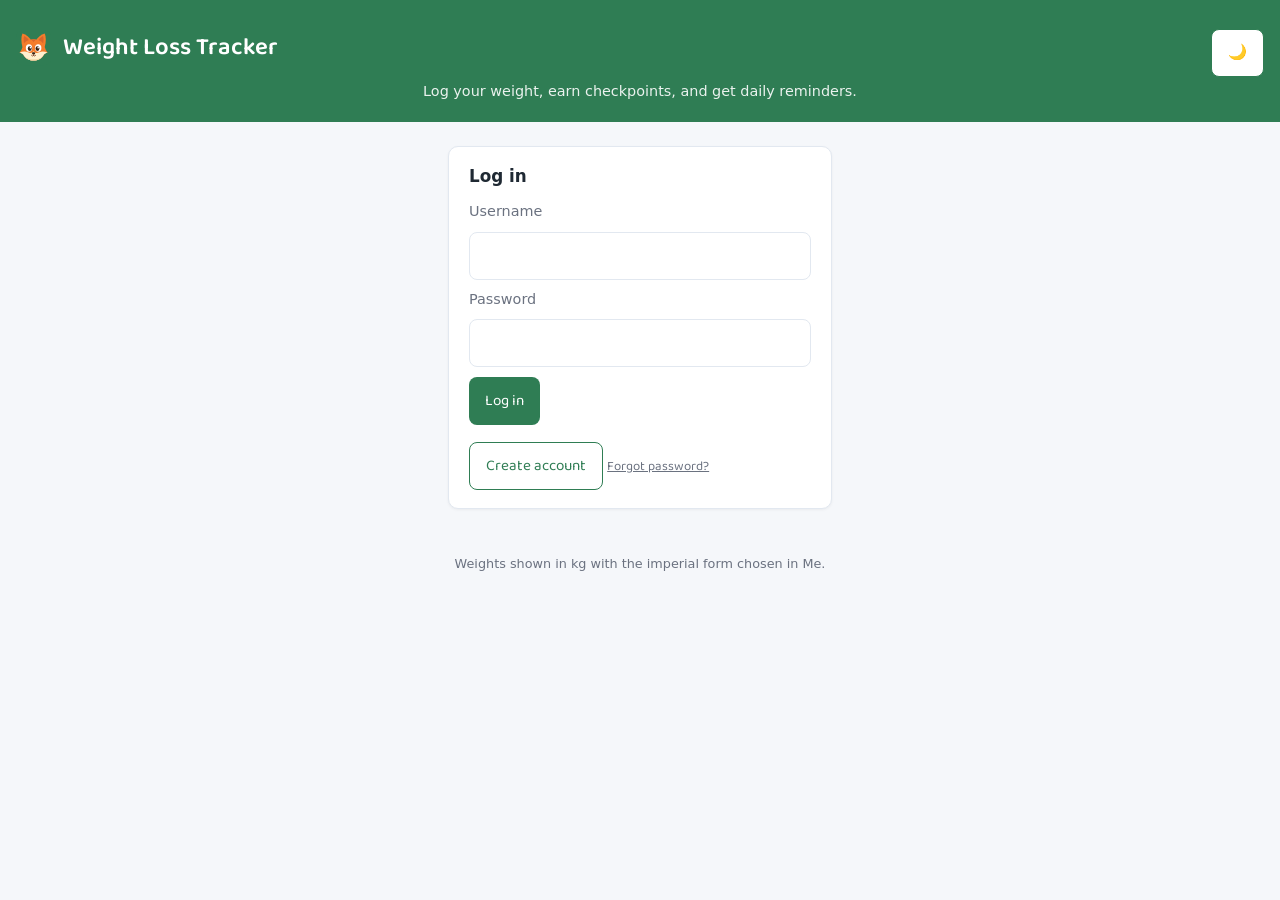
==== static/index.html @ a01cd584 "codecast wip snapshot codecast-branch: feat/r2a-island-polish codecast-depth: 2 codecast-taken-at: 2" ====
<!DOCTYPE html>
<html lang="en">
<head>
  <meta charset="UTF-8">
  <meta name="viewport" content="width=device-width, initial-scale=1.0">
  <meta name="theme-color" content="#2f7d54">
  <link rel="manifest" href="/static/manifest.webmanifest">
  <link rel="icon" href="data:image/svg+xml,%3Csvg%20xmlns%3D%27http%3A%2F%2Fwww.w3.org%2F2000%2Fsvg%27%20viewBox%3D%270%200%2064%2064%27%3E%3Crect%20width%3D%2764%27%20height%3D%2764%27%20rx%3D%2712%27%20fill%3D%27%232f7d54%27%2F%3E%3Cpath%20d%3D%27M17.5%203.75%2021.5%2021.25%2031.5%2021.25%20Z%27%20fill%3D%27%23eb892c%27%2F%3E%3Cpath%20d%3D%27M46.5%203.75%2042.5%2021.25%2032.5%2021.25%20Z%27%20fill%3D%27%23eb892c%27%2F%3E%3Cpath%20d%3D%27M18.75%206.25%2017.75%2012.25%2024.5%2010.5%20Z%27%20fill%3D%27%23b45c16%27%2F%3E%3Cpath%20d%3D%27M45.25%206.25%2046.25%2012.25%2039.5%2010.5%20Z%27%20fill%3D%27%23b45c16%27%2F%3E%3Cpath%20d%3D%27M25%2020%2021%2013%2026.75%2015.5%20Z%27%20fill%3D%27%23b45c16%27%2F%3E%3Cpath%20d%3D%27M39%2020%2043%2013%2037.25%2015.5%20Z%27%20fill%3D%27%23b45c16%27%2F%3E%3Cpath%20d%3D%27M24.5%2019.75%2022.5%2016.25%2026.75%2017.5%20Z%27%20fill%3D%27%23fcf8f0%27%2F%3E%3Cpath%20d%3D%27M39.5%2019.75%2041.5%2016.25%2037.25%2017.5%20Z%27%20fill%3D%27%23fcf8f0%27%2F%3E%3Cellipse%20cx%3D%2732%27%20cy%3D%2738.75%27%20rx%3D%2717.5%27%20ry%3D%2718.75%27%20fill%3D%27%23eb892c%27%2F%3E%3Ccircle%20cx%3D%2720%27%20cy%3D%2740%27%20r%3D%279%27%20fill%3D%27%23eb892c%27%2F%3E%3Ccircle%20cx%3D%2744%27%20cy%3D%2740%27%20r%3D%279%27%20fill%3D%27%23eb892c%27%2F%3E%3Cellipse%20cx%3D%2732%27%20cy%3D%2748.125%27%20rx%3D%2711.875%27%20ry%3D%279.75%27%20fill%3D%27%23fcf8f0%27%2F%3E%3Ccircle%20cx%3D%2725.625%27%20cy%3D%2736.875%27%20r%3D%271.75%27%20fill%3D%27%2326201e%27%2F%3E%3Ccircle%20cx%3D%2738.375%27%20cy%3D%2736.875%27%20r%3D%271.75%27%20fill%3D%27%2326201e%27%2F%3E%3Ccircle%20cx%3D%2725.125%27%20cy%3D%2736.375%27%20r%3D%270.625%27%20fill%3D%27%23fcf8f0%27%2F%3E%3Ccircle%20cx%3D%2737.875%27%20cy%3D%2736.375%27%20r%3D%270.625%27%20fill%3D%27%23fcf8f0%27%2F%3E%3Cellipse%20cx%3D%2732%27%20cy%3D%2752.5%27%20rx%3D%272%27%20ry%3D%271.375%27%20fill%3D%27%2326201e%27%2F%3E%3Cellipse%20cx%3D%2732%27%20cy%3D%2757%27%20rx%3D%271.625%27%20ry%3D%270.625%27%20fill%3D%27%2326201e%27%2F%3E%3C%2Fsvg%3E">
  <link rel="stylesheet" href="/static/style.css">
  <title>Weight Loss Tracker</title>
  <script>
    /* FOUC-safe theme bootstrap (design §JS Theming Lifecycle): apply the
      * saved theme before first paint — localStorage first, then the OS color
      * scheme; light is the no-JS default (no data-theme attribute). */
    (function () {
      var theme = null;
      try {
        theme = localStorage.getItem("theme");
      } catch (_) {
        /* storage blocked — fall through to the OS scheme */
      }
      if (theme !== "light" && theme !== "dark") {
        theme = window.matchMedia("(prefers-color-scheme: dark)").matches ? "dark" : "light";
      }
      document.documentElement.dataset.theme = theme;
    })();
    /* FOUC-safe accent bootstrap: apply a saved non-default accent before
      * first paint so the user sees their choice (green = default, no attr).
      * Only writes data-accent for known non-default values. */
    (function () {
      var accent = null;
      try {
        accent = localStorage.getItem("accent");
      } catch (_) {}
      if (["purple", "teal", "blue", "orange"].includes(accent)) {
        document.documentElement.dataset.accent = accent;
      }
    })();
  </script>
</head>
<body>
  <div class="container">
    <header>
      <div class="header-row">
        <span class="mascot" aria-hidden="true"><svg xmlns="http://www.w3.org/2000/svg" viewBox="0 0 64 64"><rect class="mascot-tile" width="64" height="64" rx="12"/><use href="#island-fox-symbol"/></svg></span>
        <h1>Weight Loss Tracker</h1>
        <button id="theme-toggle" type="button" class="secondary" aria-label="Toggle theme">🌙</button>
        <button id="logout-btn" type="button" class="secondary" hidden>Log out</button>
      </div>
      <p class="tagline">Log your weight, earn checkpoints, and get daily reminders.</p>
    </header>

    <main>
      <section class="card" id="auth-screen">
        <h2 id="auth-title">Log in</h2>
        <form id="auth-form" autocomplete="off">
          <label for="auth-username">Username</label>
          <input type="text" id="auth-username" name="username" autocomplete="username" required>
          <label for="auth-email" id="auth-email-label" hidden>Email</label>
          <input type="email" id="auth-email" name="email" autocomplete="email" hidden>
          <label for="auth-password">Password</label>
          <input type="password" id="auth-password" name="password" autocomplete="current-password" required>
          <button type="submit" id="auth-submit">Log in</button>
        </form>
        <p class="hint">
          <button type="button" id="auth-toggle" class="secondary">Create account</button>
          <button type="button" id="forgot-link" class="link">Forgot password?</button>
        </p>

        <form id="forgot-form" autocomplete="off" hidden>
          <p class="hint">Enter the email on your account and we'll send a reset link.</p>
          <label for="forgot-email">Email</label>
          <input type="email" id="forgot-email" name="email" autocomplete="email" required>
          <button type="submit" id="forgot-submit">Send reset link</button>
          <p class="hint">
            <button type="button" id="forgot-back" class="secondary">Back to login</button>
          </p>
        </form>

        <form id="reset-form" autocomplete="off" hidden>
          <p class="hint">Choose a new password for your account.</p>
          <label for="reset-password">New password</label>
          <input type="password" id="reset-password" name="password" autocomplete="new-password" required>
          <label for="reset-confirm">Confirm new password</label>
          <input type="password" id="reset-confirm" autocomplete="new-password" required>
          <button type="submit" id="reset-submit">Reset password</button>
        </form>
      </section>

      <section class="card" id="onboarding-screen" hidden>
        <h2>Welcome — set up your tracker</h2>
        <p class="hint">A few quick details get your goals, reminders, and progress tracking ready.</p>
        <ol class="wizard-indicator">
          <li data-step="height"></li>
          <li data-step="weight"></li>
          <li data-step="target"></li>
          <li data-step="goals-lifestyle"></li>
          <li data-step="units"></li>
          <li data-step="notifications"></li>
        </ol>
        <form id="onboarding-form" autocomplete="off" novalidate>
          <!-- step 1: height -->
          <div class="wizard-step" id="wizard-step-height" data-step="height">
            <h3>1. Your height</h3>
            <fieldset class="unit-group">
              <legend>Height unit</legend>
              <label class="radio-option"><input type="radio" name="ob-height-unit" value="cm" checked> cm</label>
              <label class="radio-option"><input type="radio" name="ob-height-unit" value="ft-in"> ft + in</label>
            </fieldset>
            <label for="ob-height-cm">Height (cm)</label>
            <input type="number" id="ob-height-cm" step="any" min="50" max="250" placeholder="e.g. 175">
            <div id="ob-height-ft-in" hidden>
              <label for="ob-height-ft">Feet</label>
              <input type="number" id="ob-height-ft" step="1" min="0" placeholder="e.g. 5">
              <label for="ob-height-in">Inches</label>
              <input type="number" id="ob-height-in" step="any" min="0" max="12" placeholder="e.g. 10">
            </div>
            <div class="wizard-step-buttons">
              <button type="button" data-action="next" data-step="height">Continue</button>
            </div>
          </div>

          <!-- step 2: current weight -->
          <div class="wizard-step" id="wizard-step-weight" data-step="weight" hidden>
            <h3>2. Your current weight</h3>
            <fieldset class="unit-group">
              <legend>Weight unit</legend>
              <label class="radio-option"><input type="radio" name="ob-weight-unit" value="kg" checked> kg</label>
              <label class="radio-option"><input type="radio" name="ob-weight-unit" value="st-lb"> st + lb</label>
            </fieldset>
            <label for="ob-weight-kg">Weight (kg)</label>
            <input type="number" id="ob-weight-kg" step="any" min="1" max="700" placeholder="e.g. 82.5">
            <div id="ob-weight-st-lb" hidden>
              <label for="ob-weight-stone">Stone</label>
              <input type="number" id="ob-weight-stone" step="1" min="0" placeholder="e.g. 13">
              <label for="ob-weight-lb">Pounds</label>
              <input type="number" id="ob-weight-lb" step="any" min="0" max="14" placeholder="e.g. 4">
            </div>
            <div class="wizard-step-buttons">
              <button type="button" data-action="back" data-step="weight" class="secondary">Back</button>
              <button type="button" data-action="next" data-step="weight">Continue</button>
            </div>
          </div>

          <!-- step 3: target (weight or BMI mode) -->
          <div class="wizard-step" id="wizard-step-target" data-step="target" hidden>
            <h3>3. Your target</h3>
            <fieldset class="unit-group">
              <legend>Target mode</legend>
              <label class="radio-option"><input type="radio" name="ob-target-mode" value="weight" checked> Target weight</label>
              <label class="radio-option"><input type="radio" name="ob-target-mode" value="bmi"> Target BMI</label>
            </fieldset>
            <div id="ob-target-weight-fields">
              <fieldset class="unit-group">
                <legend>Target unit</legend>
                <label class="radio-option"><input type="radio" name="ob-target-unit" value="kg" checked> kg</label>
                <label class="radio-option"><input type="radio" name="ob-target-unit" value="st-lb"> st + lb</label>
              </fieldset>
              <label for="ob-target-weight">Target weight</label>
              <input type="number" id="ob-target-weight" step="any" min="1" max="700" placeholder="e.g. 70.0">
              <div id="ob-target-st-lb" hidden>
                <label for="ob-target-stone">Stone</label>
                <input type="number" id="ob-target-stone" step="1" min="0" placeholder="e.g. 11">
                <label for="ob-target-lb">Pounds</label>
                <input type="number" id="ob-target-lb" step="any" min="0" max="14" placeholder="e.g. 0">
              </div>
            </div>
            <div id="ob-target-bmi-fields" hidden>
              <label for="ob-target-bmi">Target BMI</label>
              <input type="number" id="ob-target-bmi" step="any" min="10" max="40" placeholder="e.g. 22">
              <p class="hint" id="ob-bmi-derived"></p>
            </div>
            <p class="hint" id="ob-range-hint" hidden></p>
            <div class="wizard-step-buttons">
              <button type="button" data-action="back" data-step="target" class="secondary">Back</button>
              <button type="button" data-action="next" data-step="target">Continue</button>
            </div>
          </div>

          <!-- step 4: goals & lifestyle (all optional) -->
          <div class="wizard-step" id="wizard-step-goals-lifestyle" data-step="goals-lifestyle" hidden>
            <h3>4. Goals &amp; lifestyle</h3>
            <div id="goals-lifestyle-form">
              <label for="ob-primary-goal">Primary goal</label>
              <select id="ob-primary-goal">
                <option value="">No preference</option>
                <option value="weight_loss">Lose weight</option>
                <option value="general_health">General health</option>
                <option value="fitness">Fitness</option>
                <option value="wellbeing">Wellbeing</option>
              </select>
              <fieldset class="unit-group">
                <legend>Secondary goals</legend>
                <label class="radio-option"><input type="checkbox" name="ob-secondary-goals" value="lose_weight"> Lose weight</label>
                <label class="radio-option"><input type="checkbox" name="ob-secondary-goals" value="build_muscle"> Build muscle</label>
                <label class="radio-option"><input type="checkbox" name="ob-secondary-goals" value="improve_energy"> Improve energy</label>
                <label class="radio-option"><input type="checkbox" name="ob-secondary-goals" value="better_sleep"> Sleep better</label>
                <label class="radio-option"><input type="checkbox" name="ob-secondary-goals" value="reduce_stress"> Reduce stress</label>
              </fieldset>
              <fieldset class="unit-group">
                <legend>Health domains</legend>
                <label class="radio-option"><input type="checkbox" name="ob-health-domains" value="nutrition"> Nutrition</label>
                <label class="radio-option"><input type="checkbox" name="ob-health-domains" value="exercise"> Exercise</label>
                <label class="radio-option"><input type="checkbox" name="ob-health-domains" value="sleep"> Sleep</label>
                <label class="radio-option"><input type="checkbox" name="ob-health-domains" value="mental_health"> Mental health</label>
                <label class="radio-option"><input type="checkbox" name="ob-health-domains" value="hydration"> Hydration</label>
              </fieldset>
              <label for="ob-activity-level">Activity level</label>
              <select id="ob-activity-level">
                <option value="">No preference</option>
                <option value="sedentary">Sedentary</option>
                <option value="light">Lightly active</option>
                <option value="moderate">Moderately active</option>
                <option value="active">Very active</option>
              </select>
              <p class="hint">All optional — you can change them anytime in Me.</p>
            </div>
            <div class="wizard-step-buttons">
              <button type="button" data-action="back" data-step="goals-lifestyle" class="secondary">Back</button>
              <button type="button" data-action="next" data-step="goals-lifestyle">Continue</button>
            </div>
          </div>

          <!-- step 5: units & display -->
          <div class="wizard-step" id="wizard-step-units" data-step="units" hidden>
            <h3>5. Units &amp; display</h3>
            <fieldset class="unit-group" id="ob-weight-display-group">
              <legend>Weight display — follow kg with</legend>
              <label class="radio-option"><input type="radio" name="ob-weight-display" value="lb" checked> Total pounds (lb)</label>
              <label class="radio-option"><input type="radio" name="ob-weight-display" value="st-lb"> Stones + pounds (st lb)</label>
            </fieldset>
            <fieldset class="unit-group">
              <legend>Target unit</legend>
              <label class="radio-option"><input type="radio" name="ob-target-unit" value="kg"> kg</label>
              <label class="radio-option"><input type="radio" name="ob-target-unit" value="st-lb"> st + lb</label>
            </fieldset>
            <p class="hint">Unit and display choices save automatically with your setup.</p>
            <div class="wizard-step-buttons">
              <button type="button" data-action="back" data-step="units" class="secondary">Back</button>
              <button type="button" data-action="next" data-step="units">Continue</button>
            </div>
          </div>

          <!-- step 6: notifications (mandatory v1 — no skip button) -->
          <div class="wizard-step" id="wizard-step-notifications" data-step="notifications" hidden>
            <h3>6. Reminders</h3>
            <label for="ob-tip-time">Daily tip time (HH:MM) — leave blank to disable</label>
            <input type="time" id="ob-tip-time">
            <label for="ob-reminder-time">Weigh-in reminder time (HH:MM) — leave blank to disable</label>
            <input type="time" id="ob-reminder-time">
            <label for="ob-reminder-weekday">Weigh-in reminder day — weekly</label>
            <select id="ob-reminder-weekday">
              <option value="0">Monday</option>
              <option value="1">Tuesday</option>
              <option value="2">Wednesday</option>
              <option value="3">Thursday</option>
              <option value="4">Friday</option>
              <option value="5">Saturday</option>
              <option value="6">Sunday</option>
            </select>
            <label for="ob-exercise-time">Exercise nudge time (HH:MM) — leave blank to disable</label>
            <input type="time" id="ob-exercise-time">
            <div class="wizard-step-buttons">
              <button type="button" data-action="back" data-step="notifications" class="secondary">Back</button>
              <button type="button" data-action="finish" data-step="notifications">Finish</button>
            </div>
          </div>
        </form>
      </section>

      <div id="tracker" hidden>
        <nav class="tabs" role="tablist">
          <button type="button" class="tab-btn active" data-tab="today" role="tab" aria-selected="true">Today</button>
          <button type="button" class="tab-btn" data-tab="journey" role="tab" aria-selected="false">Journey</button>
          <button type="button" class="tab-btn" data-tab="world" role="tab" aria-selected="false">World</button>
          <button type="button" class="tab-btn" data-tab="me" role="tab" aria-selected="false">Me</button>
        </nav>

        <div class="tab-panel" id="tab-today">
          <section class="card" id="summary-card">
            <h2>Summary</h2>
            <div class="goal-ring" id="goal-ring" aria-hidden="true"></div>
            <div class="stats-grid" id="summary-stats"></div>
          </section>

          <section class="card xp-chip" id="xp-summary-chip" aria-label="XP summary">
            <h2>XP</h2>
            <div id="xp-chip-content"></div>
          </section>

          <section class="card" id="quests-card">
            <h2>Today's quests</h2>
            <ul class="quest-list" id="quests-list"></ul>
            <p class="hint error" id="quests-error" role="alert" hidden></p>
          </section>

          <!-- check-in card (r1-mood-habit): mood scale + habit quick-log.
               Mood first, habit second, separated by a full-width token
               border; the habit chips are rendered by app.js from the pinned
               HABIT_TYPES literal (never hardcoded here). -->
          <section class="card checkin-card" id="checkin-card" aria-label="Check in">
            <h2>Check in</h2>

            <div class="checkin-section" id="mood-checkin">
              <h3>Mood check-in</h3>
              <form id="mood-form" autocomplete="off">
                <div class="checkin-mood-row" role="group" aria-label="Mood scale">
                  <button type="button" class="checkin-mood" data-mood="1" aria-pressed="false" aria-label="Mood 1: not great">1</button>
                  <button type="button" class="checkin-mood" data-mood="2" aria-pressed="false" aria-label="Mood 2: a bit low">2</button>
                  <button type="button" class="checkin-mood" data-mood="3" aria-pressed="false" aria-label="Mood 3: okay">3</button>
                  <button type="button" class="checkin-mood" data-mood="4" aria-pressed="false" aria-label="Mood 4: good">4</button>
                  <button type="button" class="checkin-mood" data-mood="5" aria-pressed="false" aria-label="Mood 5: great">5</button>
                </div>
                <label for="mood-note">Note (optional)</label>
                <input type="text" id="mood-note" maxlength="500" autocomplete="off">
                <button type="submit" id="mood-submit" class="checkin-submit" disabled>Log mood</button>
                <p class="hint error" id="mood-error" role="alert" hidden></p>
                <p class="hint" id="mood-success" role="status" hidden></p>
              </form>
            </div>

            <div class="checkin-section" id="habit-quicklog">
              <h3>Habit quick-log</h3>
              <div class="checkin-habit-row" id="habit-chips" role="group" aria-label="Habits"></div>
              <p class="hint error" id="habit-error" role="alert" hidden></p>
              <p class="hint" id="habit-success" role="status" hidden></p>
            </div>
          </section>

          <!-- weekly objectives (r2-completion S3): container-first two progress
               rows exist in the shipped source; app.js updates counts/met bars
               and the exemption countdown after each weekly read (spec 'Weekly
               Objectives UI'). -->
          <section class="card weekly-card" id="weekly-card" aria-label="Weekly objectives">
            <h2>Weekly objectives</h2>
            <div id="weekly-content">
              <div class="weekly-progress-row" data-goal="quests">
                <div class="weekly-progress-header">
                  <span class="weekly-progress-label">Quests</span>
                  <span class="weekly-progress-count">0 / 10</span>
                  <span class="weekly-progress-status"></span>
                </div>
                <div class="progress-track" role="progressbar" aria-label="Quests progress" aria-valuemin="0" aria-valuemax="10" aria-valuenow="0">
                  <div class="progress-fill" style="width:0%"></div>
                </div>
              </div>
              <div class="weekly-progress-row" data-goal="good_days">
                <div class="weekly-progress-header">
                  <span class="weekly-progress-label">Good days</span>
                  <span class="weekly-progress-count">0 / 3</span>
                  <span class="weekly-progress-status"></span>
                </div>
                <div class="progress-track" role="progressbar" aria-label="Good days progress" aria-valuemin="0" aria-valuemax="3" aria-valuenow="0">
                  <div class="progress-fill" style="width:0%"></div>
                </div>
              </div>
            </div>
            <p class="hint error" id="weekly-error" role="alert" hidden></p>
            <p class="hint" id="weekly-exempt" hidden></p>
          </section>

          <section class="card">
            <h2>Log weight</h2>
            <form id="entry-form" autocomplete="off">
              <label for="entry-date">Date</label>
              <input type="date" id="entry-date" required>
              <fieldset class="unit-group">
                <legend>Weight unit</legend>
                <label class="radio-option"><input type="radio" name="weight-unit" value="kg"> kg</label>
                <label class="radio-option"><input type="radio" name="weight-unit" value="st-lb"> st + lb</label>
              </fieldset>
              <label for="entry-weight">Weight (kg)</label>
              <input type="number" id="entry-weight" step="any" min="1" max="700" placeholder="e.g. 82.5">
              <div id="entry-st-lb" hidden>
                <label for="entry-stone">Stone</label>
                <input type="number" id="entry-stone" step="1" min="0" placeholder="e.g. 13">
                <label for="entry-lb">Pounds</label>
                <input type="number" id="entry-lb" step="any" min="0" max="14" placeholder="e.g. 4">
              </div>
              <label for="entry-time">Time (optional)</label>
              <input type="time" id="entry-time">
              <button type="submit">Save</button>
            </form>
          </section>

          <section class="card" id="streaks-card">
            <h2>Streaks</h2>
            <div class="streak-grid" id="streak-stats"></div>
          </section>

          <section class="card" id="rewards-card">
            <h2>Checkpoints</h2>
            <div id="rewards-content"></div>
          </section>

          <section class="card">
            <h2>Log exercise</h2>
            <form id="exercise-form" autocomplete="off">
              <label for="exercise-date">Date</label>
              <input type="date" id="exercise-date" required>
              <label for="exercise-type">Type</label>
              <select id="exercise-type" required></select>
              <label for="exercise-duration">Duration (minutes)</label>
              <input type="number" id="exercise-duration" min="1" step="1" placeholder="e.g. 30" required>
              <label for="exercise-time">Time (optional)</label>
              <input type="time" id="exercise-time">
              <button type="submit">Save</button>
            </form>
          </section>

          <section class="card">
            <h2>Log meal</h2>
            <form id="meal-form" autocomplete="off">
              <label for="meal-date">Date</label>
              <input type="date" id="meal-date" required>
              <label for="meal-calories">Calories</label>
              <input type="number" id="meal-calories" min="1" step="any" placeholder="e.g. 650" required>
              <label for="meal-time">Time (optional)</label>
              <input type="time" id="meal-time">
              <button type="submit">Save</button>
            </form>
          </section>
        </div>

        <div class="tab-panel" id="tab-journey" hidden>
          <section class="card">
            <h2>Weight trend</h2>
            <canvas id="chart" height="260"></canvas>
          </section>

          <section class="card">
            <h2>Exercise (minutes/week)</h2>
            <canvas id="chart-exercise" height="260"></canvas>
          </section>

          <section class="card">
            <h2>Meals (calories/day)</h2>
            <canvas id="chart-meals" height="260"></canvas>
          </section>

          <section class="card" id="history-card">
            <h2>History</h2>
            <ul class="entry-list" id="entry-list"></ul>
          </section>

          <section class="card">
            <h2>Exercise history</h2>
            <ul class="entry-list" id="exercise-list"></ul>
          </section>

          <section class="card">
            <h2>Meal history</h2>
            <ul class="entry-list" id="meal-list"></ul>
          </section>

          <section class="card xp-card" id="xp-card" aria-label="XP progress">
            <h2>XP progress</h2>
            <div id="xp-card-content"></div>
          </section>

          <section class="card momentum-card" id="momentum-card" aria-label="Momentum">
            <h2>Momentum</h2>
            <div id="momentum-card-content"></div>
          </section>

          <!-- weekly objectives journey card (r2-completion S3): current/latest
               status + newest-first history containers (spec 'Weekly Objectives
               UI'). -->
          <section class="card weekly-journey-card" id="weekly-journey-card" aria-label="Weekly objectives">
            <h2>Weekly objectives</h2>
            <div id="weekly-current-status"></div>
            <div id="weekly-history"></div>
          </section>

          <section class="card achievements-card" id="achievements-card" aria-label="Achievements">
            <h2>Achievements</h2>
            <div id="achievements-card-content"></div>
          </section>

          <!-- collectibles shelf (r2-completion S5): data-driven rows + scoped
               error slot; the shelf is Journey-only (spec R12). -->
          <section class="card collectibles-card" id="collectibles-card" aria-label="Collectibles">
            <h2>Collectibles</h2>
            <p class="hint error" id="collectibles-error" hidden></p>
            <ul class="collectible-list" id="collectibles-list"></ul>
          </section>

          <section class="card quest-history-card" id="quest-history-card" aria-label="Quest history">
            <h2>Quest history</h2>
            <div id="quest-history-content"></div>
          </section>
        </div>

        <div class="tab-panel" id="tab-world" hidden>
          <section class="card" id="world-card" aria-label="XP island">
            <h2>World</h2>
            <svg id="world-island" viewBox="0 0 240 150" role="img" aria-label="Your XP island, stage 1, Sprout Isle" data-current-stage="1">
              <rect class="island-sky" x="0" y="0" width="240" height="150" rx="12"/>
              <circle class="island-sun" cx="198" cy="28" r="13"/>
              <path class="island-sea" d="M0 112 L240 112 L240 150 L0 150 Z"/>
              <path class="island-ground" d="M18 118 C64 92 176 92 222 118 L222 150 L18 150 Z"/>
              <!-- Plant layer (r2a-island-polish Unit 2): dynamic sibling of the
                   keyed artwork defs below; app.js clones the current stage's
                   plants here. Rendered between ground and stage groups so the
                   fox/tree stay legible; aria-hidden (decorative). -->
              <g id="island-plants" class="island-plants" aria-hidden="true"></g>
              <!-- Fox mascot: ONE shared head definition (header tile, PWA
                   icon via static/icons/make_icons.py, which parses this
                   symbol) plus a full-body island pose that reuses the head
                   through <use>, so the face never exists twice (spec
                   R-R2A-1/R-R2A-2). Duolingo-style flat shapes: no outline,
                   depth from a darker fur shade; token fills only, no hex. -->
              <defs>
                <symbol id="island-fox-symbol" viewBox="0 0 64 64">
                  <path class="island-fox-fur" d="M11.76 31 C9.12 22.2 9.12 12.52 11.76 6.36 C17.92 8.12 24.96 13.4 28.48 20.44 Z"/>
                  <path class="island-fox-fur" d="M52.24 31 C54.88 22.2 54.88 12.52 52.24 6.36 C46.08 8.12 39.04 13.4 35.52 20.44 Z"/>
                  <path class="island-fox-shade" d="M14.84 25.72 C13.52 19.56 13.52 14.28 14.84 10.76 C18.8 12.52 22.32 16.04 24.52 20.44 Z"/>
                  <path class="island-fox-shade" d="M49.16 25.72 C50.48 19.56 50.48 14.28 49.16 10.76 C45.2 12.52 41.68 16.04 39.48 20.44 Z"/>
                  <path class="island-fox-fur" d="M32 16.92 C42.56 16.92 50.48 22.2 52.24 31 C53.12 34.52 54.88 38.04 57.52 41.56 C54 42.44 52.24 43.32 50.92 44.64 C46.96 52.12 39.92 55.64 32 55.64 C24.08 55.64 17.04 52.12 13.08 44.64 C11.76 43.32 10 42.44 6.48 41.56 C9.12 38.04 10.88 34.52 11.76 31 C13.52 22.2 21.44 16.92 32 16.92 Z"/>
                  <path class="island-fox-shade" d="M27.6 17.45 C29.36 19.56 31.12 20.44 32 22.2 C32.88 20.44 34.64 19.56 36.4 17.45 C34.64 17.1 29.36 17.1 27.6 17.45 Z"/>
                  <path class="island-fox-face" d="M6.48 41.56 C11.76 38.92 17.04 38.48 21.88 40.68 C25.84 42.44 29.36 42 32 38.48 C34.64 42 38.16 42.44 42.12 40.68 C46.96 38.48 52.24 38.92 57.52 41.56 C54 42.44 52.24 43.32 50.92 44.64 C46.96 52.12 39.92 55.64 32 55.64 C24.08 55.64 17.04 52.12 13.08 44.64 C11.76 43.32 10 42.44 6.48 41.56 Z"/>
                  <path class="island-fox-face-shade" d="M16.16 49.48 C20.56 53.88 25.84 55.64 32 55.64 C38.16 55.64 43.44 53.88 47.84 49.48 C43.44 52.12 38.16 53.35 32 53.35 C25.84 53.35 20.56 52.12 16.16 49.48 Z"/>
                  <ellipse class="island-fox-eye-white" cx="23.64" cy="32.76" rx="5.81" ry="6.69"/>
                  <ellipse class="island-fox-eye-white" cx="40.36" cy="32.76" rx="5.81" ry="6.69"/>
                  <ellipse class="island-fox-eye" cx="24.96" cy="33.82" rx="3.52" ry="4.31"/>
                  <ellipse class="island-fox-eye" cx="39.04" cy="33.82" rx="3.52" ry="4.31"/>
                  <circle class="island-fox-eye-white" cx="26.19" cy="32.06" r="1.41"/>
                  <circle class="island-fox-eye-white" cx="40.27" cy="32.06" r="1.41"/>
                  <path class="island-fox-eye" d="M29.01 41.74 C29.01 40.15 34.99 40.15 34.99 41.74 C34.99 43.32 33.41 44.73 32 44.73 C30.59 44.73 29.01 43.32 29.01 41.74 Z"/>
                  <path class="island-fox-mouth" d="M32 44.73 V46.31 M28.13 46.14 Q30.06 48.6 32 46.31 Q33.94 48.6 35.87 46.14"/>
                </symbol>
                <symbol id="island-fox-full-symbol" viewBox="0 0 64 82">
                  <path class="island-fox-fur" d="M37.28 74.12 C51.36 79.4 61.92 70.6 59.28 56.52 C57.52 47.72 51.36 43.32 45.2 45.08 C50.48 52.12 50.48 62.68 39.04 65.32 Z"/>
                  <path class="island-fox-face" d="M59.28 56.52 C57.52 47.72 51.36 43.32 45.2 45.08 C47.84 48.6 49.6 52.12 50.13 56.52 C53.12 55.64 56.64 55.64 59.28 56.52 Z"/>
                  <path class="island-fox-fur" d="M32 47.72 C22.32 47.72 17.04 56.52 17.04 66.2 C17.04 74.12 23.2 78.08 32 78.08 C40.8 78.08 46.96 74.12 46.96 66.2 C46.96 56.52 41.68 47.72 32 47.72 Z"/>
                  <ellipse class="island-fox-face" cx="32" cy="67.08" rx="8.36" ry="9.24"/>
                  <ellipse class="island-fox-shade" cx="24.52" cy="78.08" rx="5.72" ry="2.82"/>
                  <ellipse class="island-fox-shade" cx="39.48" cy="78.08" rx="5.72" ry="2.82"/>
                  <use href="#island-fox-symbol" width="64" height="64"/>
                </symbol>
                <!-- Plant artwork (r2a-island-polish Unit 2): 16 compact
                     botanical motifs matching the reference set, each a <g>
                     keyed with data-plant-key inside a shared 20x28 local box
                     (base at 10,28). Warm-brown rounded outlines + muted warm
                     flat fills via ip-* tokens; static defs are cloned into
                     #island-plants by app.js with stable placement transforms,
                     and locked clones silhouette to --island-plant-locked. -->
                <g id="island-plant-defs">
                  <g data-plant-key="getting_started">
                    <rect class="ip-tan" x="2.5" y="15.5" width="15" height="12" rx="1.5"/>
                    <rect class="ip-coral" x="1.5" y="13.5" width="17" height="3" rx="1.4"/>
                    <rect class="ip-green" x="4.2" y="5" width="2.7" height="7.5" rx="1.35"/>
                    <rect class="ip-green" x="13.1" y="5" width="2.7" height="7.5" rx="1.35"/>
                    <ellipse class="ip-green" cx="10" cy="10" rx="4" ry="7"/>
                    <path class="ip-line" d="M5.8 5.2 l-1.6 -0.8 M6.1 8 l-1.7 0.2 M14.2 5.2 l1.6 -0.8 M13.9 8 l1.7 0.2"/>
                    <circle class="ip-eye" cx="8.4" cy="9" r="0.75"/>
                    <circle class="ip-eye" cx="11.6" cy="9" r="0.75"/>
                    <path class="ip-line" d="M8.9 11.4 Q10 12.2 11.1 11.4"/>
                  </g>
                  <g data-plant-key="moving_forward">
                    <path class="ip-green" d="M10 27 C8 22.6 6.4 18.4 5.4 14.8"/>
                    <path class="ip-green" d="M10 27 C10.4 22 10.2 17.2 9.8 12.8"/>
                    <path class="ip-green" d="M10 27 C12.6 23 14 18.6 14.6 14.8"/>
                    <g class="ip-green">
                      <circle cx="5.4" cy="12.6" r="2.1"/>
                      <circle cx="5.4" cy="16.8" r="2.1"/>
                      <circle cx="3.3" cy="14.7" r="2.1"/>
                      <circle cx="7.5" cy="14.7" r="2.1"/>
                    </g>
                    <g class="ip-green">
                      <circle cx="9.8" cy="10.6" r="2.1"/>
                      <circle cx="9.8" cy="14.8" r="2.1"/>
                      <circle cx="7.7" cy="12.7" r="2.1"/>
                      <circle cx="11.9" cy="12.7" r="2.1"/>
                    </g>
                    <g class="ip-green">
                      <circle cx="14.6" cy="12.6" r="2.1"/>
                      <circle cx="14.6" cy="16.8" r="2.1"/>
                      <circle cx="12.5" cy="14.7" r="2.1"/>
                      <circle cx="16.7" cy="14.7" r="2.1"/>
                    </g>
                    <circle class="ip-green-deep" cx="5.4" cy="14.7" r="0.7"/>
                    <circle class="ip-green-deep" cx="9.8" cy="12.7" r="0.7"/>
                    <circle class="ip-green-deep" cx="14.6" cy="14.7" r="0.7"/>
                  </g>
                  <g data-plant-key="consistency">
                    <path class="ip-green" d="M10 27 C7.6 23.4 6.4 19.4 6 15.2"/>
                    <path class="ip-green" d="M10 27 C10 22 9.9 17.4 9.8 13.2"/>
                    <path class="ip-green" d="M10 27 C12.6 23.6 13.9 19.8 14.3 15.6"/>
                    <ellipse class="ip-purple" cx="6" cy="12.8" rx="1.6" ry="2.1"/>
                    <ellipse class="ip-purple" cx="6" cy="9.6" rx="1.5" ry="2"/>
                    <ellipse class="ip-purple" cx="6" cy="6.6" rx="1.4" ry="1.9"/>
                    <ellipse class="ip-purple" cx="9.8" cy="10.8" rx="1.6" ry="2.1"/>
                    <ellipse class="ip-purple" cx="9.8" cy="7.6" rx="1.5" ry="2"/>
                    <ellipse class="ip-purple" cx="9.8" cy="4.6" rx="1.4" ry="1.9"/>
                    <ellipse class="ip-purple" cx="14.3" cy="13" rx="1.6" ry="2.1"/>
                    <ellipse class="ip-purple" cx="14.3" cy="9.8" rx="1.5" ry="2"/>
                    <ellipse class="ip-purple" cx="14.3" cy="6.8" rx="1.4" ry="1.9"/>
                    <path class="ip-green" d="M9.2 26.8 C7.6 26 6.4 25 5.6 23.6"/>
                    <path class="ip-green" d="M10.8 26.8 C12.4 26 13.6 25 14.4 23.6"/>
                  </g>
                  <g data-plant-key="comeback">
                    <path class="ip-green" d="M10 27 C9.4 20.4 9.8 14.2 10 9.2"/>
                    <circle class="ip-cream" cx="10" cy="7.4" r="3.6"/>
                    <circle class="ip-tan" cx="10" cy="7.4" r="1.1"/>
                    <path class="ip-line" d="M10 4.4 L10 3.2 M13.6 5.4 L14.8 4.8 M14.9 9 L16.3 9.5 M13 12.2 L14 13.4 M6.4 5.4 L5.2 4.8 M5.1 9 L3.7 9.5 M7 12.2 L6 13.4 M10 11 L10 12.4"/>
                    <path class="ip-line" d="M15.8 2.8 l1.5 -0.9"/>
                    <circle class="ip-cream" cx="15.8" cy="2.8" r="0.9"/>
                    <path class="ip-line" d="M3.4 5.4 l-1.3 -1"/>
                    <circle class="ip-cream" cx="3.4" cy="5.4" r="0.8"/>
                  </g>
                  <g data-plant-key="explorer">
                    <path class="ip-coral" d="M3 12.6 C3 6.4 17 6.4 17 12.6 Z"/>
                    <ellipse class="ip-cream" cx="10" cy="12.6" rx="7" ry="2.4"/>
                    <rect class="ip-cream" x="7.5" y="12.4" width="5" height="15" rx="2.3"/>
                    <circle class="ip-cream" cx="7.2" cy="9.4" r="1.7"/>
                    <circle class="ip-cream" cx="13" cy="9" r="1.4"/>
                    <circle class="ip-cream" cx="10" cy="11.4" r="1.2"/>
                  </g>
                  <g data-plant-key="personal_best">
                    <path class="ip-green" d="M9.4 27 L10.6 27 L10.4 15.5 L9.6 15.5 Z"/>
                    <path class="ip-green-deep" d="M9.7 20.6 C7.8 20 6 19.9 4.7 20.6 C5.7 22.1 7.7 22.6 9.7 22 Z"/>
                    <path class="ip-green-deep" d="M10.3 17.6 C12.2 17 14 16.9 15.3 17.6 C14.3 19.1 12.3 19.6 10.3 19 Z"/>
                    <ellipse class="ip-gold" cx="10" cy="3.6" rx="1.7" ry="2.6" transform="rotate(0 10 8.6)"/>
                    <ellipse class="ip-gold" cx="10" cy="3.6" rx="1.7" ry="2.6" transform="rotate(45 10 8.6)"/>
                    <ellipse class="ip-gold" cx="10" cy="3.6" rx="1.7" ry="2.6" transform="rotate(90 10 8.6)"/>
                    <ellipse class="ip-gold" cx="10" cy="3.6" rx="1.7" ry="2.6" transform="rotate(135 10 8.6)"/>
                    <ellipse class="ip-gold" cx="10" cy="3.6" rx="1.7" ry="2.6" transform="rotate(180 10 8.6)"/>
                    <ellipse class="ip-gold" cx="10" cy="3.6" rx="1.7" ry="2.6" transform="rotate(225 10 8.6)"/>
                    <ellipse class="ip-gold" cx="10" cy="3.6" rx="1.7" ry="2.6" transform="rotate(270 10 8.6)"/>
                    <ellipse class="ip-gold" cx="10" cy="3.6" rx="1.7" ry="2.6" transform="rotate(315 10 8.6)"/>
                    <circle class="ip-gold" cx="10" cy="8.6" r="3.9"/>
                    <circle class="ip-eye" cx="8.5" cy="7.9" r="0.7"/>
                    <circle class="ip-eye" cx="11.5" cy="7.9" r="0.7"/>
                    <path class="ip-line" d="M8.6 10.1 Q10 11.5 11.4 10.1"/>
                  </g>
                  <g data-plant-key="checkpoint_10">
                    <path class="ip-green-deep" d="M10 26 C6.6 25.2 4.2 22.6 3.8 19.2 C6.4 19.2 9 21.2 10 24.6 Z"/>
                    <path class="ip-green-deep" d="M10 26 C13.4 25.2 15.8 22.6 16.2 19.2 C13.6 19.2 11 21.2 10 24.6 Z"/>
                    <path class="ip-green-deep" d="M10 26 C9 22.4 9 18.6 10 15.2 C11 18.6 11 22.4 10 26 Z"/>
                    <path class="ip-green" d="M10 23.6 C7.8 23 6.4 21.4 6.1 19.2 C7.9 19.6 9.4 20.8 10 22.8 Z"/>
                    <path class="ip-green" d="M10 23.6 C12.2 23 13.6 21.4 13.9 19.2 C12.1 19.6 10.6 20.8 10 22.8 Z"/>
                    <path class="ip-green" d="M10 21.6 C9.4 20.6 9.4 19.2 10 18.2 C10.6 19.2 10.6 20.6 10 21.6 Z"/>
                  </g>
                  <g data-plant-key="checkpoint_25">
                    <path class="ip-tan" d="M10.4 26.5 C8.2 24.6 7.4 21.8 7.8 18.8 C6.4 18.4 5.4 17 5.4 15.2 C5.4 13.4 6.4 12 7.8 11.6 C7.4 9.4 8.6 7 10.8 6 C12.6 7.2 13.4 9.6 12.8 11.8 C14.2 12.4 15 13.8 14.8 15.6 C14.6 17.4 13.4 18.6 12 19 C12.6 22.4 11.8 25 10.4 26.5 Z"/>
                    <path class="ip-line" d="M10.2 26.5 C10 27.1 9.9 27.4 9.7 27.8"/>
                    <path class="ip-line" d="M9.8 22.2 C10.2 20 10.4 17.6 10.6 15.6 M10.4 18.6 C9.2 18 8.4 16.9 7.9 15.4 M10.7 15.9 C11.9 15.1 12.8 14.1 13.2 12.6"/>
                  </g>
                  <g data-plant-key="checkpoint_50">
                    <path class="ip-green" d="M10 8.4 C9.3 12 9.7 15.8 11.6 19.6"/>
                    <circle class="ip-red" cx="9.4" cy="21.6" r="5.8"/>
                    <path class="ip-green-deep" d="M10 9.2 C8.3 8.4 6.7 8.2 5.5 8.8 C6.5 10.2 8.4 10.8 10 10 Z"/>
                    <ellipse class="ip-cream" cx="7.2" cy="19.4" rx="1.4" ry="2.2"/>
                  </g>
                  <g data-plant-key="checkpoint_75">
                    <path class="ip-coral" d="M10 10.2 C8.4 8.2 6.4 8.2 5.5 9.6 C4.6 10.9 5.6 12.4 7.4 12.7 C8.4 12.9 9.3 12.4 10 11.6 Z"/>
                    <path class="ip-coral" d="M10 10.2 C11.6 8.2 13.6 8.2 14.5 9.6 C15.4 10.9 14.4 12.4 12.6 12.7 C11.6 12.9 10.7 12.4 10 11.6 Z"/>
                    <path class="ip-red" d="M10 8 C9.2 6.8 7.9 5.9 7 6.7 C6.2 7.4 6.7 8.9 8.5 9.5 C9.1 9.7 9.7 9.6 10 9.3 Z"/>
                    <path class="ip-red" d="M10 10.8 C9.3 10.5 8.7 11 8.8 11.7 C8.9 12.4 9.8 12.6 10 11.8 Z"/>
                    <path class="ip-green" d="M9.3 11.4 L10.7 11.4 L10.3 26.4 L9.7 26.4 Z"/>
                    <path class="ip-green-deep" d="M9.7 19.4 C8.2 18.8 6.8 18.8 6 19.6 C7 21 8.8 21.4 9.8 20.8 Z"/>
                    <path class="ip-green-deep" d="M10.3 16.8 C11.8 16.2 13.2 16.2 14 17 C13 18.4 11.2 18.8 10.2 18.2 Z"/>
                  </g>
                  <g data-plant-key="checkpoint_100">
                    <path class="ip-red" d="M10 27 C4.6 26.2 3 21.2 3.4 16.6 C3.8 12.6 6.6 10 10 10.6 C13.4 10 16.2 12.6 16.6 16.6 C17 21.2 15.4 26.2 10 27 Z"/>
                    <path class="ip-red" d="M8.7 10.4 C8.9 9.3 9.4 8.9 10 8.9 C10.6 8.9 11.1 9.3 11.3 10.4 C10.8 10 9.2 10 8.7 10.4 Z"/>
                    <path class="ip-green" d="M10 8.9 C9.8 7.2 10 5.6 10.6 4.4"/>
                    <path class="ip-green-deep" d="M10.6 6.6 C12.4 5.6 14.2 5.6 15.4 6.6 C14.6 8 12.4 8.4 10.6 7.4 Z"/>
                    <ellipse class="ip-cream" cx="6.9" cy="19.2" rx="1.5" ry="2.6"/>
                  </g>
                  <g data-plant-key="meal_7">
                    <circle class="ip-blue" cx="6.6" cy="21.4" r="3"/>
                    <circle class="ip-blue" cx="13" cy="21.6" r="3"/>
                    <circle class="ip-blue" cx="10" cy="25.2" r="3.1"/>
                    <path class="ip-green-deep" d="M4.9 18.7 C5.7 18 7.5 18 8.3 18.7 C7.8 19.1 5.4 19.1 4.9 18.7 Z"/>
                    <path class="ip-green-deep" d="M6 18.9 C4.6 18.3 3.5 18.1 3.1 18.7 C3.7 19.9 5.1 20.3 6.3 19.9 Z"/>
                    <path class="ip-green-deep" d="M14.2 19.1 C15.6 18.5 16.7 18.3 17.1 18.9 C16.5 20.1 15.1 20.5 13.9 20.1 Z"/>
                    <circle class="ip-cream" cx="5.4" cy="20.2" r="0.9"/>
                    <circle class="ip-cream" cx="11.9" cy="20.4" r="0.9"/>
                  </g>
                  <g data-plant-key="meal_30">
                    <path class="ip-green" d="M9.8 15.6 C9.7 13.6 10.5 11.8 12 10.6"/>
                    <path class="ip-green" d="M12.4 11.6 C13.7 10.5 14.8 10.7 15.1 12 C15.3 12.9 14.5 13.6 13.7 13.2"/>
                    <path class="ip-green-deep" d="M9.8 16.2 C8.2 15.4 6.9 15.2 6.1 15.8 C6.9 17.2 8.7 17.6 9.9 17 Z"/>
                    <circle class="ip-purple" cx="6.4" cy="19.8" r="2.7"/>
                    <circle class="ip-purple" cx="13.2" cy="19.8" r="2.7"/>
                    <circle class="ip-purple" cx="9.8" cy="17.6" r="2.8"/>
                    <circle class="ip-purple" cx="6.4" cy="24.4" r="2.7"/>
                    <circle class="ip-purple" cx="13.2" cy="24.4" r="2.7"/>
                    <circle class="ip-purple" cx="9.8" cy="22" r="2.8"/>
                    <circle class="ip-purple" cx="9.8" cy="25.8" r="2.6"/>
                  </g>
                  <g data-plant-key="meal_100">
                    <path class="ip-green-deep" d="M5.2 18.2 C3.8 17.4 2.8 17.2 2.4 17.8 C3 19.2 4.4 19.6 5.6 19.2 Z"/>
                    <path class="ip-green-deep" d="M14.8 18.2 C16.2 17.4 17.2 17.2 17.6 17.8 C17 19.2 15.6 19.6 14.4 19.2 Z"/>
                    <circle class="ip-red" cx="5.8" cy="19.8" r="2.7"/>
                    <circle class="ip-red" cx="13.4" cy="19.8" r="2.7"/>
                    <circle class="ip-red" cx="9.6" cy="22.4" r="2.7"/>
                    <circle class="ip-red" cx="9.6" cy="26" r="2.6"/>
                    <circle class="ip-cream" cx="4.9" cy="18.9" r="0.8"/>
                    <circle class="ip-cream" cx="12.5" cy="18.9" r="0.8"/>
                  </g>
                  <g data-plant-key="weekly_quests">
                    <path class="ip-tan" d="M10 27 C6.8 25.4 5.4 20.6 5.6 14.8 C5.8 10.4 7.6 7.4 10 6 C12.4 7.4 14.2 10.4 14.4 14.8 C14.6 20.6 13.2 25.4 10 27 Z"/>
                    <path class="ip-line" d="M6.4 11.6 Q10 13.2 13.6 11.6 M6.2 15.4 Q10 17 13.8 15.4 M6.6 19.2 Q10 20.8 13.4 19.2 M7.2 23 Q10 24.6 12.8 23"/>
                    <path class="ip-line" d="M9.7 27 L9.7 27.8 M10.3 27 L10.3 27.8"/>
                  </g>
                  <g data-plant-key="weekly_good_days">
                    <path class="ip-tan" d="M9.6 24.6 C7 23.2 5 20.8 4.4 18 C6.6 18.4 8.6 20.2 9.6 23 Z"/>
                    <path class="ip-green-deep" d="M10.4 24.6 C13 23.2 15 20.8 15.6 18 C13.4 18.4 11.4 20.2 10.4 23 Z"/>
                    <path class="ip-green" d="M10 26.5 C8.8 21.5 8.8 16 10 11 C11.2 16 11.2 21.5 10 26.5 Z"/>
                    <path class="ip-line" d="M10 25.8 C10 22 10 18.2 10 14.4 M9.4 23 C8.2 22.2 7.2 21 6.6 19.6 M10.6 23 C11.8 22.2 12.8 21 13.4 19.6"/>
                    <path class="ip-line" d="M10 26.5 C10 27.2 10 27.6 10 27.9"/>
                  </g>
                </g>
              </defs>
              <g class="island-stage" data-stage="1" data-stage-name="sprout">
                <rect class="island-stem" x="118.5" y="96" width="3" height="16" rx="1.5"/>
                <path class="island-leaf" d="M120 96 C113 90 111 82 113 75 C119 80 120 88 120 96 Z"/>
                <path class="island-leaf" d="M120 96 C127 90 129 82 127 75 C121 80 120 88 120 96 Z"/>
                <use class="island-fox" href="#island-fox-full-symbol" width="64" height="82" transform="translate(78.6, 66.5) scale(0.42)"/>
              </g>
              <g class="island-stage" data-stage="2" data-stage-name="sapling">
                <rect class="island-trunk" x="118" y="84" width="4" height="30" rx="2"/>
                <circle class="island-foliage" cx="113" cy="76" r="10"/>
                <circle class="island-foliage" cx="127" cy="76" r="10"/>
                <circle class="island-foliage" cx="120" cy="66" r="12"/>
                <use class="island-fox" href="#island-fox-full-symbol" width="64" height="82" transform="translate(152.6, 63.7) scale(0.48)"/>
              </g>
              <g class="island-stage" data-stage="3" data-stage-name="tree">
                <rect class="island-trunk" x="118" y="78" width="4" height="36" rx="2"/>
                <circle class="island-foliage" cx="110" cy="70" r="13"/>
                <circle class="island-foliage" cx="130" cy="70" r="13"/>
                <circle class="island-foliage" cx="120" cy="58" r="15"/>
                <circle class="island-foliage-deep" cx="88" cy="106" r="7"/>
                <use class="island-fox" href="#island-fox-full-symbol" width="64" height="82" transform="translate(153.4, 60.8) scale(0.52)"/>
              </g>
              <g class="island-stage" data-stage="4" data-stage-name="lush">
                <rect class="island-trunk" x="120" y="80" width="4" height="34" rx="2"/>
                <circle class="island-foliage" cx="110" cy="72" r="13"/>
                <circle class="island-foliage" cx="130" cy="72" r="13"/>
                <circle class="island-foliage" cx="120" cy="60" r="15"/>
                <rect class="island-trunk" x="88" y="94" width="3" height="16" rx="1.5"/>
                <circle class="island-foliage" cx="86" cy="84" r="8"/>
                <circle class="island-foliage" cx="94" cy="84" r="8"/>
                <circle class="island-foliage" cx="90" cy="78" r="9"/>
                <circle class="island-foliage-deep" cx="158" cy="102" r="8"/>
                <circle class="island-flower" cx="150" cy="114" r="3"/>
                <circle class="island-flower" cx="76" cy="112" r="3"/>
                <use class="island-fox" href="#island-fox-full-symbol" width="64" height="82" transform="translate(166.4, 63.1) scale(0.52)"/>
              </g>
              <g class="island-stage" data-stage="5" data-stage-name="thriving">
                <rect class="island-trunk" x="120" y="76" width="4" height="38" rx="2"/>
                <circle class="island-foliage" cx="108" cy="68" r="14"/>
                <circle class="island-foliage" cx="132" cy="68" r="14"/>
                <circle class="island-foliage" cx="120" cy="54" r="16"/>
                <rect class="island-trunk" x="88" y="94" width="3" height="16" rx="1.5"/>
                <circle class="island-foliage" cx="86" cy="84" r="8"/>
                <circle class="island-foliage" cx="94" cy="84" r="8"/>
                <circle class="island-foliage" cx="90" cy="78" r="9"/>
                <circle class="island-foliage-deep" cx="158" cy="102" r="8"/>
                <circle class="island-foliage-deep" cx="60" cy="110" r="6"/>
                <circle class="island-flower" cx="150" cy="114" r="3"/>
                <circle class="island-flower" cx="76" cy="112" r="3"/>
                <circle class="island-flower" cx="184" cy="116" r="3"/>
                <use class="island-fox" href="#island-fox-full-symbol" width="64" height="82" transform="translate(157.9, 58.5) scale(0.56)"/>
              </g>
            </svg>
            <p class="island-stage-name" id="world-stage-name">Sprout Isle</p>
            <div id="world-progress">
              <div class="progress-track"><div class="progress-fill" style="width:0%"></div></div>
              <p class="progress-label">0 / 100</p>
            </div>
          </section>
        </div>

        <div class="tab-panel" id="tab-me" hidden>
          <section class="card">
            <h2>Account</h2>
            <form id="account-form" autocomplete="off">
              <label for="account-email">Email (for password reset)</label>
              <input type="email" id="account-email" placeholder="you@example.com">
              <button type="submit">Save email</button>
            </form>
          </section>

          <section class="card">
            <h2>Goal &amp; body</h2>
            <form id="goal-form" autocomplete="off">
              <label for="target-weight">Target weight</label>
              <fieldset class="unit-group">
                <legend>Target unit</legend>
                <label class="radio-option"><input type="radio" name="target-unit" value="kg"> kg</label>
                <label class="radio-option"><input type="radio" name="target-unit" value="st-lb"> st + lb</label>
              </fieldset>
              <input type="number" id="target-weight" step="any" min="1" max="700" placeholder="e.g. 70.0">
              <div id="target-st-lb" hidden>
                <label for="target-stone">Stone</label>
                <input type="number" id="target-stone" step="1" min="0" placeholder="e.g. 11">
                <label for="target-lb">Pounds</label>
                <input type="number" id="target-lb" step="any" min="0" max="14" placeholder="e.g. 0">
              </div>
              <fieldset class="unit-group">
                <legend>Height unit</legend>
                <label class="radio-option"><input type="radio" name="height-unit" value="cm"> cm</label>
                <label class="radio-option"><input type="radio" name="height-unit" value="ft-in"> ft + in</label>
              </fieldset>
              <label for="height-cm">Height (cm)</label>
              <input type="number" id="height-cm" step="any" min="50" max="250" placeholder="e.g. 175">
              <div id="height-ft-in" hidden>
                <label for="height-ft">Feet</label>
                <input type="number" id="height-ft" step="1" min="0" placeholder="e.g. 5">
                <label for="height-in">Inches</label>
                <input type="number" id="height-in" step="any" min="0" max="12" placeholder="e.g. 10">
              </div>
              <label for="start-override">Start weight override (kg)</label>
              <input type="number" id="start-override" step="any" min="1" max="700" placeholder="e.g. 90.0">
              <p class="hint" id="goal-range-hint" hidden></p>
              <button type="submit">Save goal</button>
            </form>
          </section>

          <section class="card">
            <h2>Goals &amp; lifestyle</h2>
            <form id="goals-lifestyle-settings-form" autocomplete="off">
              <label for="primary-goal">Primary goal</label>
              <select id="primary-goal">
                <option value="">No preference</option>
                <option value="weight_loss">Lose weight</option>
                <option value="general_health">General health</option>
                <option value="fitness">Fitness</option>
                <option value="wellbeing">Wellbeing</option>
              </select>
              <fieldset class="unit-group">
                <legend>Secondary goals</legend>
                <label class="radio-option"><input type="checkbox" name="secondary-goals" value="lose_weight"> Lose weight</label>
                <label class="radio-option"><input type="checkbox" name="secondary-goals" value="build_muscle"> Build muscle</label>
                <label class="radio-option"><input type="checkbox" name="secondary-goals" value="improve_energy"> Improve energy</label>
                <label class="radio-option"><input type="checkbox" name="secondary-goals" value="better_sleep"> Sleep better</label>
                <label class="radio-option"><input type="checkbox" name="secondary-goals" value="reduce_stress"> Reduce stress</label>
              </fieldset>
              <fieldset class="unit-group">
                <legend>Health domains</legend>
                <label class="radio-option"><input type="checkbox" name="health-domains" value="nutrition"> Nutrition</label>
                <label class="radio-option"><input type="checkbox" name="health-domains" value="exercise"> Exercise</label>
                <label class="radio-option"><input type="checkbox" name="health-domains" value="sleep"> Sleep</label>
                <label class="radio-option"><input type="checkbox" name="health-domains" value="mental_health"> Mental health</label>
                <label class="radio-option"><input type="checkbox" name="health-domains" value="hydration"> Hydration</label>
              </fieldset>
              <label for="activity-level">Activity level</label>
              <select id="activity-level">
                <option value="">No preference</option>
                <option value="sedentary">Sedentary</option>
                <option value="light">Lightly active</option>
                <option value="moderate">Moderately active</option>
                <option value="active">Very active</option>
              </select>
              <button type="submit">Save goals</button>
            </form>
          </section>

          <section class="card">
            <h2>Units &amp; display</h2>
            <form id="display-form" autocomplete="off">
              <fieldset class="unit-group" id="weight-display-group">
                <legend>Weight display — follow kg with</legend>
                <label class="radio-option"><input type="radio" name="weight-display" value="lb"> Total pounds (lb)</label>
                <label class="radio-option"><input type="radio" name="weight-display" value="st-lb"> Stones + pounds (st lb)</label>
              </fieldset>
              <p class="hint">Unit and display choices save automatically.</p>
            </form>
          </section>

          <section class="card">
            <h2>Appearance</h2>
            <form id="appearance-form" autocomplete="off">
              <fieldset class="unit-group">
                <legend>Theme</legend>
                <label class="radio-option"><input type="radio" name="appearance" value="system" checked> System</label>
                <label class="radio-option"><input type="radio" name="appearance" value="light"> Light</label>
                <label class="radio-option"><input type="radio" name="appearance" value="dark"> Dark</label>
              </fieldset>
              <fieldset class="unit-group accent-group">
                <legend>Accent colour</legend>
                <label class="accent-swatch"><input type="radio" name="accent" value="purple"> <span class="swatch-dot swatch-purple" aria-hidden="true"></span> Purple</label>
                <label class="accent-swatch"><input type="radio" name="accent" value="teal"> <span class="swatch-dot swatch-teal" aria-hidden="true"></span> Teal</label>
                <label class="accent-swatch"><input type="radio" name="accent" value="blue"> <span class="swatch-dot swatch-blue" aria-hidden="true"></span> Blue</label>
                <label class="accent-swatch"><input type="radio" name="accent" value="green" checked> <span class="swatch-dot swatch-green" aria-hidden="true"></span> Green</label>
                <label class="accent-swatch"><input type="radio" name="accent" value="orange"> <span class="swatch-dot swatch-orange" aria-hidden="true"></span> Orange</label>
              </fieldset>
              <p class="hint">Appearance choices save automatically.</p>
            </form>
          </section>

          <section class="card">
            <h2>Reminders</h2>
            <form id="reminders-form" autocomplete="off">
              <label for="tip-time">Daily tip time (HH:MM) — leave blank to disable</label>
              <input type="time" id="tip-time">
              <label for="reminder-time">Weigh-in reminder time (HH:MM) — leave blank to disable</label>
              <input type="time" id="reminder-time">
              <label for="reminder-weekday">Weigh-in reminder day — weekly</label>
              <select id="reminder-weekday">
                <option value="0">Monday</option>
                <option value="1">Tuesday</option>
                <option value="2">Wednesday</option>
                <option value="3">Thursday</option>
                <option value="4">Friday</option>
                <option value="5">Saturday</option>
                <option value="6">Sunday</option>
              </select>
              <label for="exercise-time">Exercise nudge time (HH:MM) — leave blank to disable</label>
              <input type="time" id="exercise-time">
              <button type="submit">Save reminders</button>
            </form>
          </section>

          <section class="card" id="push-card">
            <h2>Daily reminders</h2>
            <p class="hint">Enable push notifications to receive daily tips and reminders on this device.</p>
            <button id="enable-push" type="button">Enable notifications</button>
            <button id="disable-push" type="button" class="secondary" hidden>Disable notifications</button>
            <button id="test-push" type="button" class="secondary" hidden>Send test notification</button>
          </section>
        </div>
      </div>
    </main>

    <footer>
      <p>Weights shown in kg with the imperial form chosen in Me.</p>
    </footer>
  </div>

  <div id="celebration-banner" class="celebration-banner" hidden></div>
  <div id="toast" class="toast" hidden></div>
  <script src="/static/format.js"></script>
  <script src="/static/auth.js"></script>
  <script src="/static/app.js" defer></script>
</body>
</html>
---- static/style.css ----
@font-face {
  font-family: 'Baloo 2';
  font-weight: 400;
  font-display: swap;
  src: url('/static/fonts/baloo2-400.v1.woff2') format('woff2');
}

@font-face {
  font-family: 'Baloo 2';
  font-weight: 600;
  font-display: swap;
  src: url('/static/fonts/baloo2-600.v1.woff2') format('woff2');
}

:root {
  --bg: #f5f7fa;
  --card: #ffffff;
  --text: #1f2933;
  --muted: #6b7280;
  --accent: #2f7d54;
  --brand-green: #2f7d54; /* dedicated brand token (r2a-island-polish Issue 3):
                            * stays lockstep with --accent; used by the mascot
                            * tile and the green swatch. */
  --accent-dark: #266442;
  --border: #e2e8f0;
  --danger: #c0392b;
  /* game-appearance tokens (design §Token Architecture) */
  --radius-sm: 8px;
  --radius-md: 12px;
  --radius-lg: 18px;
  --radius-pill: 999px;
  --shadow-1: 0 1px 3px rgba(0, 0, 0, 0.05);
  --shadow-2: 0 4px 12px rgba(0, 0, 0, 0.08);
  --shadow-3: 0 8px 24px rgba(0, 0, 0, 0.12);
  --space-1: 0.25rem;
  --space-2: 0.5rem;
  --space-3: 0.75rem;
  --space-4: 1rem;
  --space-5: 1.5rem;
  --fox: #f47c2c;          /* reference fox orange (R2A Unit 1) */
  --fox-dark: #d8662c;      /* darker fur shade: inner ears, brow tuft, paws */
  --fox-outline: #78371f;   /* warm-brown mouth line */
  --gold: #f5c518;
  --gold-deep: #d4a017;
  --font-display: 'Baloo 2', system-ui, -apple-system, 'Segoe UI', Roboto, sans-serif;
  --font-body: 'Baloo 2', system-ui, -apple-system, 'Segoe UI', Roboto, sans-serif;
  /* toast tokens (dark-mode): .toast consumes these instead of hardcoded rgba */
  --toast-bg: rgba(15, 23, 42, 0.92);
  --toast-text: #f8fafc;
  /* r2-world-xp-island S2: semantic island tokens (spec 'Island Evolution and
   * Appearance'). --island-foliage-deep stays lockstep with the brand accent
   * (#2f7d54) so the island palette can never drift from the game palette. */
  --island-sky: #dbeafe;
  --island-sea: #9ed9c2;
  --island-ground: #8fbf6f;
  --island-foliage: #58a97e;
  --island-foliage-deep: #2f7d54;
  --island-trunk: #a9743f;
  --island-flower: #f5c518;
  --island-sun: #fde68a;
  --island-fox-face: #fff0cf;  /* cream cheeks / chin / belly */
  --island-fox-face-shade: #f3d9a8; /* cream shade under the chin */
  --island-fox-eye-white: #ffffff;  /* big cartoon eye whites + gleams */
  --island-fox-eye: #3a2214;    /* dark expressive eyes / nose */
   /* r2a-island-polish Unit 2: compact illustrated plant tokens (muted warm
    * palette, warm-brown rounded outlines). --island-plant-locked is the
    * muted-sage silhouette fill for unearned plants — grayer + lighter than
    * --island-ground so locked spots stay visibly distinct in both themes. */
   --island-plant-outline: #7c4a26;
   --island-plant-locked: #adbd9e;
  --island-plant-eye: #4a2c18;
  --island-plant-green: #7ba35a;
  --island-plant-green-deep: #55804a;
  --island-plant-cream: #f7e8c9;
  --island-plant-coral: #e37a5e;
  --island-plant-red: #c9664f;
  --island-plant-gold: #eeb95c;
  --island-plant-purple: #9b7ab4;
  --island-plant-blue: #7e92c3;
  --island-plant-tan: #c58d52;
}

/* Accent colour overrides (r2b-accent-colour Unit 2).
 * Green is the default — no override block; :root values apply as-is.
 * Each non-default accent defines --accent and --accent-dark; dark-context
 * --accent-dark is lightened for contrast (mirrors the green #58a97e pattern).
 * All hex literals live here — no colour literals in HTML, JS, or tests. */
[data-accent="purple"] {
  --accent: #7352a3;
  --accent-dark: #513579;
}
[data-accent="teal"] {
  --accent: #207c78;
  --accent-dark: #175a57;
}
[data-accent="blue"] {
  --accent: #376fa8;
  --accent-dark: #28527d;
}
[data-accent="orange"] {
  --accent: #b45f26;
  --accent-dark: #804318;
}

/* Dark-context accent-dark lightened for contrast (mirrors the green #58a97e
 * treatment). Green has no accent override; the base dark-theme token applies. */
[data-theme="dark"][data-accent="purple"] {
  --accent-dark: #a98bd5;
}
[data-theme="dark"][data-accent="teal"] {
  --accent-dark: #58aaa4;
}
[data-theme="dark"][data-accent="blue"] {
  --accent-dark: #75a6d6;
}
[data-theme="dark"][data-accent="orange"] {
  --accent-dark: #dc935f;
}

/* dark theme (design §CSS): [data-theme="dark"] redefines the semantic
 * tokens; --accent stays #2f7d54 in both themes (palette lockstep). The
 * bare-stripped selector never collides with the gate's `:root\s*\{` regex. */
[data-theme="dark"] {
  --bg: #0f172a;
  --card: #1e293b;
  --text: #e2e8f0;
  --muted: #94a3b8;
  --accent-dark: #58a97e;   /* lightened from #266442 */
  --border: #334155;
  --danger: #f06a5d;        /* lightened from #c0392b */
  --fox: #f6a24e;          /* lightened reference orange for dark surfaces */
  --fox-dark: #e0833a;      /* lightened inner-ear orange for dark surfaces */
  --fox-outline: #9c5626;   /* lightened warm-brown contour for dark surfaces */
  --gold: #fbd34a;
  --gold-deep: #e0b020;
  /* --accent UNCHANGED #2f7d54 (lockstep/mascot/manifest) */
  --toast-bg: #1e293b;
  --toast-text: #e2e8f0;
  /* r2-world-xp-island S2: island tokens in the dark palette; foliage-deep
   * stays lockstep with --accent in both themes. */
  --island-sky: #16233a;
  --island-sea: #1d4a40;
  --island-ground: #3f6b46;
  --island-foliage: #58a97e;
  --island-foliage-deep: #2f7d54;
  --island-trunk: #8a5a33;
  --island-flower: #fbd34a;
  --island-sun: #fcd34d;
  --island-fox-face: #fff4dc;  /* brightened cream for dark surfaces */
  --island-fox-face-shade: #e9cf9d; /* chin shade on dark surfaces */
  --island-fox-eye-white: #ffffff;  /* eye whites stay pure white */
  --island-fox-eye: #241509;    /* deeper eye/nose for dark surfaces */
   /* r2a-island-polish Unit 2: plant tokens in the dark palette (lightened for
    * contrast on dark surfaces); locked is a muted sage, lighter + grayer than
    * the dark ground so silhouettes stay distinct. */
   --island-plant-outline: #a06a3c;
   --island-plant-locked: #7e8c78;
  --island-plant-eye: #241509;
  --island-plant-green: #8fae68;
  --island-plant-green-deep: #63905a;
  --island-plant-cream: #f8ecd2;
  --island-plant-coral: #e98a70;
  --island-plant-red: #d77a63;
  --island-plant-gold: #f2c46c;
  --island-plant-purple: #ad8fc4;
  --island-plant-blue: #93a6d1;
  --island-plant-tan: #cf9c63;
}

/* Accent colour swatch previews — each swatch uses its own CSS token so the
 * preview circle always shows the correct colour regardless of the selected
 * accent. Green's swatch consumes the dedicated --brand-green token (which
 * stays lockstep with the :root --accent default), and the non-default
 * swatch hexes are pinned equal to their [data-accent] tokens by
 * tests/test_palette_lockstep.py. */
.swatch-purple { --swatch: #7352a3; }
.swatch-teal   { --swatch: #207c78; }
.swatch-blue   { --swatch: #376fa8; }
.swatch-green  { --swatch: var(--brand-green); }
.swatch-orange { --swatch: #b45f26; }

* { box-sizing: border-box; }

/* Make the `hidden` attribute bulletproof: #tracker carries display:flex
 * (to preserve the card spacing when the tracker div wraps the sections),
 * and an author display rule would otherwise override the UA's
 * [hidden] { display: none }. This keeps the gate's hidden state reliable. */
[hidden] { display: none !important; }

body {
  margin: 0;
  font-family: system-ui, -apple-system, "Segoe UI", Roboto, sans-serif;
  background: var(--bg);
  color: var(--text);
  line-height: 1.5;
  /* theme transition, neutralized by the reduced-motion block below */
  transition: background-color 0.15s, color 0.15s;
}

header {
  background: var(--accent);
  color: #fff;
  padding: 1.2rem 1rem;
  text-align: center;
}

header h1 {
  margin: 0;
  font-size: 1.5rem;
  font-family: var(--font-display);
  font-weight: 600;
}
.header-row {
  display: flex;
  align-items: center;
  justify-content: flex-start;
  gap: 0.75rem;
}
/* Fox mascot lockup: sits before the h1, sized as a compact inline glyph. */
.mascot {
  display: inline-flex;
  align-items: center;
  flex: 0 0 auto;
}
.mascot svg {
  width: 2.2rem;
  height: 2.2rem;
  display: block;
}
/* Mascot tile (r2a-island-polish Issue 1/3): the brand-green rounded square
 * behind the shared fox symbol; fill comes from --brand-green (lockstep with
 * --accent) so the tile can never drift from the header brand colour. */
.mascot-tile { fill: var(--brand-green); }
/* Theme toggle + Log out group at the far right of the header row (design
 * D4: margin-left:auto moved from #logout-btn to #theme-toggle so the pair
 * stays grouped at flex-end; the toggle is always visible pre-auth, D3). */
#theme-toggle { margin-left: auto; }
.tagline { margin: 0.25rem 0 0; opacity: 0.9; font-size: 0.9rem; }

main {
  max-width: 920px;
  margin: 1.5rem auto;
  padding: 0 1rem;
  display: flex;
  flex-direction: column;
  gap: 1.25rem;
}

/* The tracker wraps all data sections so the gate can hide them together;
 * it reproduces main's flex column so the cards keep their original spacing. */
#tracker {
  display: flex;
  flex-direction: column;
  gap: 1.25rem;
}

/* tabbed layout: the tab bar is #tracker's first flex child, so the flex gap
 * keeps the cards below it spaced; the panels themselves are plain block
 * containers (no display rule, so the [hidden] attribute stays authoritative)
 * and the sibling margin below reproduces the card spacing inside a panel. */
.tabs {
  display: flex;
  gap: 0.25rem;
  border-bottom: 1px solid var(--border);
  margin-bottom: 1.25rem;
}

.tab-btn {
  background: transparent;
  color: var(--muted);
  border: none;
  border-bottom: 2px solid transparent;
  border-radius: 0;
  padding: 0.5rem 0.9rem;
  margin: 0;
  font-size: 0.95rem;
}

.tab-btn:hover {
  background: color-mix(in srgb, var(--accent) 10%, var(--card));
  color: var(--accent-dark);
}

.tab-btn.active {
  color: var(--accent-dark);
  font-weight: 600;
  border-bottom: 2px solid var(--accent);
}

.tab-panel > .card + .card { margin-top: 1.25rem; }

/* World island (r2-world-xp-island S2): the XP island card replaces the R0
 * placeholder. One accessible inline SVG (#world-island) carries five
 * data-stage groups; the selectors below show exactly the group matching
 * data-current-stage (Slice 3 drives the attribute; the static markup ships
 * stage 1). Responsive: the SVG scales with the card, capped at 26rem.
 * Token-only fills — no palette hex anywhere in this block (pinned by
 * test_index_html_world_panel_ships_xp_island). */
#world-card {
  text-align: center;
}

#world-island {
  display: block;
  width: 100%;
  height: auto;
  max-width: 26rem;
  margin: 0 auto;
}

#world-island [data-stage] {
  display: none;
}

#world-island[data-current-stage="1"] [data-stage="1"],
#world-island[data-current-stage="2"] [data-stage="2"],
#world-island[data-current-stage="3"] [data-stage="3"],
#world-island[data-current-stage="4"] [data-stage="4"],
#world-island[data-current-stage="5"] [data-stage="5"] {
  display: block;
}

/* island fills — semantic tokens only (light/dark via the blocks above). */
.island-sky { fill: var(--island-sky); }
.island-sun { fill: var(--island-sun); }
.island-sea { fill: var(--island-sea); }
.island-ground { fill: var(--island-ground); }
.island-stem,
.island-leaf,
.island-foliage { fill: var(--island-foliage); }
.island-foliage-deep { fill: var(--island-foliage-deep); }
.island-trunk { fill: var(--island-trunk); }
.island-flower { fill: var(--island-flower); }
/* Fox mascot: one shared head symbol (plus the full-body island pose that
 * reuses it). Duolingo-style flat fills with no contour; depth comes from
 * the darker fur shade and the cream chin shade. */
.island-fox-fur { fill: var(--fox); }
.island-fox-shade { fill: var(--fox-dark); }
.island-fox-face { fill: var(--island-fox-face); }
.island-fox-face-shade { fill: var(--island-fox-face-shade); }
.island-fox-eye-white { fill: var(--island-fox-eye-white); }
.island-fox-eye { fill: var(--island-fox-eye); }
.island-fox-mouth {
  fill: none;
  stroke: var(--fox-outline);
  stroke-width: 1.4;
  stroke-linecap: round;
  stroke-linejoin: round;
}

/* r2a-island-polish Unit 2: plant artwork classes. Every ip-* rule consumes
 * plant tokens only — muted warm fills + warm-brown rounded outline; stroke
 * -only detail lines (veins/spines/scales) use .ip-line. */
.ip-green, .ip-green-deep, .ip-cream, .ip-coral, .ip-red, .ip-gold,
.ip-purple, .ip-blue, .ip-tan {
  stroke: var(--island-plant-outline);
  stroke-width: 1.6;
  stroke-linejoin: round;
  stroke-linecap: round;
}
.ip-green { fill: var(--island-plant-green); }
.ip-green-deep { fill: var(--island-plant-green-deep); }
.ip-cream { fill: var(--island-plant-cream); }
.ip-coral { fill: var(--island-plant-coral); }
.ip-red { fill: var(--island-plant-red); }
.ip-gold { fill: var(--island-plant-gold); }
.ip-purple { fill: var(--island-plant-purple); }
.ip-blue { fill: var(--island-plant-blue); }
.ip-tan { fill: var(--island-plant-tan); }
.ip-eye { fill: var(--island-plant-eye); }
.ip-line {
  fill: none;
  stroke: var(--island-plant-outline);
  stroke-width: 1.1;
  stroke-linecap: round;
  stroke-linejoin: round;
}

/* Island plants layer (r2a-island-polish Unit 2): clones sit above the ground
 * and below the stage groups so fox/tree stay legible. Earned = full colour;
 * locked = silhouette fill (--island-plant-locked) with the warm outline
 * retained. Token-only. */
#island-plants .island-plant[data-earned="false"] * {
  fill: var(--island-plant-locked);
}

/* stage name + progress (static stage-1 defaults; Slice 3 renders live). */
.island-stage-name {
  margin: var(--space-3) 0 0;
  font-family: var(--font-display);
  font-weight: 600;
  font-size: 1.1rem;
  color: var(--accent-dark);
}

#world-progress {
  max-width: 22rem;
  margin: 0 auto;
}

/* gentle rise/fade on the visible stage — transform/opacity only, no layout
 * animation; killed inside the reduced-motion block without hiding the stage. */
@keyframes island-appear {
  from {
    opacity: 0;
    transform: translateY(4px);
  }
  to {
    opacity: 1;
    transform: translateY(0);
  }
}

.island-stage {
  animation: island-appear 0.6s ease-out;
}

/* auth gate card: narrower than the tracker, centered. */
#auth-screen {
  max-width: 24rem;
  margin: 0 auto;
  width: 100%;
}

.card {
  background: var(--card);
  border: 1px solid var(--border);
  border-radius: 10px;
  padding: 1.1rem 1.25rem;
  box-shadow: var(--shadow-1);
}

.card h2 { margin: 0 0 0.75rem; font-size: 1.05rem; }

label { display: block; margin: 0.55rem 0; font-size: 0.9rem; color: var(--muted); }

.radio-option {
  display: inline-flex;
  align-items: center;
  gap: 6px;
  margin-right: 16px;
  flex-wrap: wrap;
}

/* Accent colour swatch radios (r2b-accent-colour Unit 2). */
.accent-swatch {
  display: inline-flex;
  align-items: center;
  gap: 6px;
  margin-right: 16px;
  cursor: pointer;
  font-size: 0.9rem;
  color: var(--muted);
}
.accent-swatch input[type="radio"] {
  margin: 0;
}
.accent-group {
  margin-top: var(--space-3);
}
.swatch-dot {
  display: inline-block;
  width: 18px;
  height: 18px;
  border-radius: 50%;
  border: 2px solid var(--border);
  background: var(--swatch, var(--accent));
  transition: border-color 0.15s;
}
.accent-swatch input[type="radio"]:checked + .swatch-dot {
  border-color: var(--swatch, var(--accent));
}

.unit-group,
#weight-display-group {
  border: none;
  padding: 0;
  margin: 0;
}

.unit-group legend,
#weight-display-group legend {
  display: block;
  padding: 0;
  margin: 0.55rem 0;
  font-size: 0.9rem;
  color: var(--muted);
}

input[type="date"],
input[type="time"],
input[type="number"],
input[type="text"],
input[type="email"],
input[type="password"],
select {
  display: block;
  width: 100%;
  margin-top: 0.2rem;
  padding: 0.5rem 0.6rem;
  border: 1px solid var(--border);
  border-radius: var(--radius-sm);
  font-size: 0.95rem;
  font-family: var(--font-body);
  min-height: 48px;
  color: var(--text);
  background: var(--card);
}

button {
  margin-top: 0.6rem;
  padding: 0.55rem 1rem;
  border: none;
  border-radius: var(--radius-sm);
  background: var(--accent);
  color: #fff;
  font-size: 0.95rem;
  font-family: var(--font-body);
  cursor: pointer;
  min-height: 48px;
}

button:hover { background: var(--accent-dark); }

/* press physics on primary buttons (design §Component Styling Plan) */
button:active { transform: scale(0.97); }

button.secondary {
  background: var(--card);
  color: var(--accent);
  border: 1px solid var(--accent);
}

button.secondary:hover {
  background: color-mix(in srgb, var(--accent) 10%, var(--card));
}

/* subtle text-style button for secondary auth actions (e.g. forgot password) */
button.link {
  background: none;
  border: none;
  padding: 0;
  min-height: 0;
  color: var(--muted);
  font-size: inherit;
  text-decoration: underline;
  cursor: pointer;
}

button.link:hover { color: var(--accent); background: none; }

.hint { font-size: 0.82rem; color: var(--muted); margin: 0.5rem 0 0; }
.error { color: var(--danger); }

/* summary */

.stats-grid {
  display: grid;
  grid-template-columns: repeat(5, 1fr);
  gap: 0.75rem;
  text-align: center;
}

@media (max-width: 720px) {
  .stats-grid { grid-template-columns: repeat(2, 1fr); }
}

.stat {
  display: flex;
  flex-direction: column;
  gap: 0.2rem;
  background: var(--card);
  border: 1px solid var(--border);
  border-radius: var(--radius-md);
  padding: var(--space-3) var(--space-2);
}
.stat-value {
  font-size: 1.15rem;
  font-weight: 700;
  font-family: var(--font-display);
  color: var(--accent-dark);
  white-space: nowrap;
}
.stat-label {
  text-transform: uppercase;
  letter-spacing: 0.04em;
  font-size: 0.7rem;
  color: var(--muted);
}
.stat-sub { font-size: 0.78rem; color: var(--muted); }

/* goal progress ring (design §Ring SVG math; spec 'Goal Progress Ring'):
 * hero SVG inside #summary-card. Token-only strokes — the track paints
 * var(--border), the progress arc paints url(#goalGrad) whose stops are
 * styled from tokens below (never chart hex). The stroke-dashoffset
 * transition is neutralized for reduced-motion users in the gate block. */
.goal-ring {
  position: relative;
  width: 140px;
  height: 140px;
  margin: 0 auto var(--space-3);
}
.goal-ring svg {
  display: block;
  width: 100%;
  height: 100%;
}
.goal-ring-track {
  stroke: var(--border);
  stroke-width: 10;
}
.goal-ring-progress {
  stroke-width: 10;
  transform: rotate(-90deg);
  transform-origin: center;
  transition: stroke-dashoffset 0.5s ease;
}
#goalGrad stop:first-child { stop-color: var(--fox); }
#goalGrad stop:last-child { stop-color: var(--accent); }
.goal-ring-overlay {
  position: absolute;
  inset: 0;
  display: flex;
  flex-direction: column;
  align-items: center;
  justify-content: center;
  gap: 0.15rem;
  text-align: center;
  pointer-events: none;
}
.goal-ring-pct {
  font-size: 1.4rem;
  font-weight: 700;
  font-family: var(--font-display);
  color: var(--accent-dark);
}
.goal-ring-remaining {
  font-size: 0.72rem;
  color: var(--muted);
  max-width: 9.5rem;
  line-height: 1.25;
}

/* history */

.entry-list { list-style: none; margin: 0; padding: 0; }

.entry-row {
  display: flex;
  flex-wrap: wrap;
  align-items: center;
  gap: 0.75rem;
  padding: 0.45rem 0;
  border-bottom: 1px solid var(--border);
  font-size: 0.92rem;
}

.entry-date { width: 6.5rem; color: var(--muted); }
.entry-time { width: 3.5rem; color: var(--muted); font-size: 0.85rem; }
.entry-weight { flex: 1; font-weight: 600; white-space: nowrap; }
.entry-bmi { width: 6rem; color: var(--muted); font-size: 0.85rem; }

.entry-delete {
  background: transparent;
  color: var(--danger);
  border: 1px solid var(--danger);
  border-radius: 50%;
  width: 1.6rem;
  height: 1.6rem;
  padding: 0;
  margin: 0;
  line-height: 1;
  font-size: 1rem;
}

.entry-delete:hover {
  background: color-mix(in srgb, var(--danger) 10%, var(--card));
}

.empty { color: var(--muted); font-size: 0.9rem; padding: 0.4rem 0; }

/* activity: exercise & meal history rows share the weight entry-row layout */

.entry-type { width: 5.5rem; color: var(--accent-dark); font-weight: 600; }
.entry-duration { flex: 1; color: var(--text); }
.entry-calories { flex: 1; font-weight: 600; }

.entry-edit-btn {
  background: transparent;
  color: var(--accent-dark);
  border: 1px solid var(--accent-dark);
  border-radius: var(--radius-sm);
  padding: 0.1rem 0.5rem;
  min-height: 0;
  font-size: 0.8rem;
}

.entry-edit-btn:hover {
  background: color-mix(in srgb, var(--accent) 10%, var(--card));
}

.entry-edit {
  display: flex;
  align-items: center;
  gap: 0.5rem;
  flex: 1;
}

.entry-edit input,
.entry-edit select {
  padding: 0.25rem 0.4rem;
  min-height: 0;
  font-size: 0.85rem;
  border: 1px solid var(--border);
  border-radius: var(--radius-sm);
  background: var(--card);
  color: var(--text);
}

.entry-edit input[type="date"],
.entry-edit input[type="time"] {
  width: 8rem;
}

.entry-edit input[type="number"] {
  width: 5rem;
}

.entry-edit button {
  padding: 0.25rem 0.6rem;
  font-size: 0.85rem;
}

/* streaks */

.streak-grid {
  display: grid;
  grid-template-columns: repeat(3, 1fr);
  gap: 0.75rem;
  text-align: center;
}

@media (max-width: 720px) {
  .streak-grid { grid-template-columns: repeat(2, 1fr); }
}

/* streak flame: placement styling plus the active pulse — the pulse is gated
 * to tiles whose streak is active via the data attribute renderStreaks sets
 * (spec 'Motion system'); reduced-motion users get it killed in the gate
 * block below. */
.flame {
  font-size: 1.15rem;
  line-height: 1;
}

/* streak tile upgrade (design §Streak tile upgrade; spec 'Motivation
 * surfaces'): larger flame + count on the upgraded tiles. .flame and
 * dataset.streakActive stay exactly as pinned; renderStreaks tags each tile
 * with .streak-tile so the sizing stays off the shared .stat-value rule. */
.streak-tile .flame {
  font-size: 1.7rem;
}
.streak-tile .stat-value {
  font-size: 1.3rem;
}

/* active-streak pulse: gentle scale + glow, ~2s ease-in-out infinite */
@keyframes flame-pulse {
  0%,
  100% {
    transform: scale(1);
  }
  50% {
    transform: scale(1.25);
  }
}

[data-streak-active="true"] .flame {
  display: inline-block;
  animation: flame-pulse 2s ease-in-out infinite;
  text-shadow: 0 0 6px color-mix(in srgb, var(--fox) 55%, transparent);
}

/* confetti burst (design §Confetti): each piece falls from the top of the
 * viewport using its randomized inline vars (--x drift, --rot rotation,
 * --delay stagger, --color token fill). position:fixed keeps the burst in
 * the viewport; pieces remove themselves on animationend (app.js). */
.confetti-piece {
  position: fixed;
  top: -1.5rem;
  width: 8px;
  height: 14px;
  border-radius: 2px;
  background: var(--color);
  pointer-events: none;
  animation: confetti-fall 1.8s ease-in forwards;
  animation-delay: var(--delay);
}

@keyframes confetti-fall {
  from {
    transform: translate(0, 0) rotate(0deg);
    opacity: 1;
  }
  to {
    transform: translate(var(--x), 110vh) rotate(var(--rot));
    opacity: 0;
  }
}

/* mobile-primary: tiles collapse to a single stacked column on narrow screens */
@media (max-width: 480px) {
  .stats-grid,
  .streak-grid { grid-template-columns: 1fr; }
}

.stat-unit { font-size: 0.78rem; color: var(--accent-dark); font-weight: 600; }

/* chart */

#chart,
#chart-exercise,
#chart-meals {
  width: 100%;
  margin: 0.5rem 0 0.25rem;
}

/* rewards */

.rewards-count { font-size: 1.05rem; font-weight: 700; color: var(--accent-dark); margin: 0 0 0.35rem; }
.rewards-done { margin: 0.25rem 0; color: var(--accent-dark); }

.progress-track {
  height: 14px;
  background: var(--border);
  border-radius: 7px;
  overflow: hidden;
  margin: 0.5rem 0 0.25rem;
}

.progress-fill {
  height: 100%;
  background: linear-gradient(90deg, var(--fox), var(--accent));
  border-radius: 7px;
  transition: width 0.3s ease;
}

.progress-label { font-size: 0.82rem; color: var(--muted); margin-bottom: 0.5rem; }

/* Today quests card + XP chip (r1-quests-xp S4a). Token-only: every color
 * comes from a var() so both themes stay correct — no palette hex anywhere
 * in these rules (pinned by test_today_quest_surface). The chip reuses the
 * shared .progress-track/.progress-fill/.progress-label tokens from the
 * rewards card. Quest action buttons inherit the base button rule, so the
 * 48px touch target and focus-visible ring stay intact. */
.quest-list {
  list-style: none;
  margin: 0;
  padding: 0;
}

.quest-row {
  display: flex;
  flex-direction: column;
  gap: var(--space-1);
  padding: var(--space-3) 0;
  border-bottom: 1px solid var(--border);
  transition: background-color 0.15s ease;
}
.quest-row:last-child { border-bottom: none; }

.quest-title { font-weight: 600; }

.quest-meta {
  display: flex;
  flex-wrap: wrap;
  gap: var(--space-3);
  font-size: 0.85rem;
  color: var(--muted);
}

.quest-xp { color: var(--accent-dark); font-weight: 600; }

.quest-status { font-size: 0.85rem; color: var(--muted); }
.quest-status.is-done { color: var(--accent-dark); }

/* quest domain icons (r2-completion S1, spec 'Quest Icons' R3/R4): the
 * decorative inline-SVG glyph leads the quest title and each history row.
 * Icons fill from currentColor tinted by --fox (token-only, no palette hex);
 * they are static by design — no icon motion anywhere, and the reduced-motion
 * block below keeps them visible without animation. */
.quest-title {
  font-weight: 600;
  display: flex;
  align-items: center;
  gap: var(--space-2);
}
.quest-domain-icon {
  display: inline-flex;
  align-items: center;
  flex: 0 0 auto;
}
.quest-domain-icon svg {
  width: 1.2rem;
  height: 1.2rem;
  display: block;
  color: var(--fox);
}

.quest-actions {
  display: flex;
  flex-wrap: wrap;
  gap: var(--space-2);
}

/* Compact quest action buttons: smaller horizontal padding than the base
 * button rule, but min-height stays 48px for the touch target. Disabled
 * (mutation pending) state overrides the base hover accent. */
.quest-action {
  padding: 0.35rem 0.7rem;
  transition: background-color 0.15s ease, transform 0.15s ease;
}
.quest-action:disabled {
  opacity: 0.55;
  cursor: default;
}
.quest-action:disabled:hover { background: var(--accent); }

.xp-chip-title {
  font-family: var(--font-display);
  font-size: 1.2rem;
  font-weight: 600;
  color: var(--fox);
  margin: 0;
}
.xp-chip-level { font-size: 0.9rem; color: var(--muted); }
.xp-chip-total { font-size: 1.05rem; font-weight: 600; margin-top: var(--space-1); }
.xp-chip-progress { margin-top: var(--space-2); }

/* journey progress cards (r1-quests-xp S4b): the XP, momentum, and quest
 * history cards on the Journey tab. Token-only (no palette hex), existing
 * card layout with mobile stacking; transitions are neutralized by the
 * reduced-motion block (spec 'Journey Progress Cards' + 'Journey UI
 * Regression Contract'). */
.xp-card { transition: background-color 0.15s ease; }
.momentum-card { transition: background-color 0.15s ease; }
.quest-history-card { transition: background-color 0.15s ease; }
.achievements-card { transition: background-color 0.15s ease; }

.journey-xp-title {
  font-family: var(--font-display);
  font-size: 1.2rem;
  font-weight: 600;
  color: var(--fox);
  margin: 0;
}
.journey-xp-level { font-size: 0.9rem; color: var(--muted); margin-top: var(--space-1); }
.journey-xp-progress { margin-top: var(--space-2); }

.journey-recent {
  list-style: none;
  margin: var(--space-3) 0 0;
  padding: 0;
  border-top: 1px solid var(--border);
}
.journey-recent-row {
  display: flex;
  justify-content: space-between;
  gap: var(--space-2);
  padding: var(--space-2) 0;
  border-bottom: 1px solid var(--border);
  font-size: 0.9rem;
}
.journey-recent-row:last-child { border-bottom: none; }
.journey-recent-xp { color: var(--accent-dark); font-weight: 600; }

.momentum-tier {
  font-family: var(--font-display);
  font-size: 1.2rem;
  font-weight: 600;
  color: var(--fox);
  margin: 0;
}
.momentum-count { font-size: 0.9rem; color: var(--muted); margin-top: var(--space-1); }

.achievement-list {
  list-style: none;
  margin: var(--space-2) 0 0;
  padding: 0;
}
.achievement-row {
  display: flex;
  justify-content: space-between;
  gap: var(--space-2);
  padding: var(--space-2) 0;
  border-bottom: 1px solid var(--border);
  font-size: 0.9rem;
}
.achievement-row:last-child { border-bottom: none; }
.achievement-title { font-weight: 600; }
.achievement-state { color: var(--muted); }
/* earned rows highlight the unlock date; locked rows carry no partial
 * progress (spec 'Journey Progress Cards': earned with date or locked) */
.achievement-row[data-state="earned"] .achievement-state {
  color: var(--accent-dark);
  font-weight: 600;
}

/* collectibles shelf (r2-completion S5): compact 'field guide' rows — earned
 * fox/gold medallion + unlock date, locked muted silhouette. Token-only, rows
 * wrap at 480px, card/art/accent static under reduced-motion. */
.collectibles-card { transition: background-color 0.15s ease; }

.collectible-list {
  list-style: none;
  margin: var(--space-2) 0 0;
  padding: 0;
}
.collectible-row {
  display: flex;
  align-items: center;
  gap: var(--space-3);
  padding: var(--space-2) 0;
  border-bottom: 1px solid var(--border);
  font-size: 0.9rem;
}
.collectible-row:last-child { border-bottom: none; }
.collectible-title { font-weight: 600; }
.collectible-state { margin-left: auto; color: var(--muted); }
.collectible-row[data-state="earned"] .collectible-state {
  color: var(--accent-dark);
  font-weight: 600;
}

/* collectible art (r2a-island-polish): cloned island plant SVG in a 20x28
 * box sized to the row. Earned rows keep the full ip-* fills; locked rows
 * silhouette every descendant fill to --island-plant-locked exactly like the
 * island layer, retaining the warm outline. Token-only, no text glyphs. */
.collectible-art {
  display: inline-flex;
  align-items: center;
  justify-content: center;
  width: 2rem;
  height: 2.8rem;
  flex: none;
}
.collectible-art svg {
  display: block;
  width: 100%;
  height: 100%;
}
.collectible-row[data-state="locked"] .collectible-art * {
  fill: var(--island-plant-locked);
}


/* mobile: the shelf rows wrap instead of clipping at the right edge. */
@media (max-width: 480px) {
  .collectible-row { flex-wrap: wrap; }
}

/* weekly objectives (r2-completion S3): Today #weekly-card + Journey
 * #weekly-journey-card. Token-only (no palette hex); bars reuse the shared
 * .progress-track/.progress-fill, mobile wraps the row header at 480px, and
 * the reduced-motion blocks below render final widths statically. */
.weekly-card,
.weekly-journey-card { transition: background-color 0.15s ease; }

.weekly-progress-row {
  padding: var(--space-3) 0;
  border-bottom: 1px solid var(--border);
}
.weekly-progress-row:last-child { border-bottom: none; }

.weekly-progress-header {
  display: flex;
  align-items: baseline;
  gap: var(--space-2);
  font-size: 0.9rem;
}
.weekly-progress-label { font-weight: 600; }
.weekly-progress-count { color: var(--muted); }
.weekly-progress-status { margin-left: auto; color: var(--accent-dark); font-weight: 600; }

.weekly-status-list,
.weekly-history-list {
  list-style: none;
  margin: var(--space-2) 0 0;
  padding: 0;
}
.weekly-status-row,
.weekly-history-row {
  display: flex;
  justify-content: space-between;
  gap: var(--space-2);
  padding: var(--space-2) 0;
  border-bottom: 1px solid var(--border);
  font-size: 0.9rem;
}

/* check-in card (r1-mood-habit): mood scale + habit quick-log on Today.
 * Token-only (no palette hex); the two sections are separated by a full-width
 * token border (never a side stripe or nested cards). Controls are static —
 * no animation — so no reduced-motion additions are needed. */
.checkin-card {
  /* card layout comes from the shared .card rule; this scope hook keeps the
   * .checkin-* family discoverable and token-only. */
}

.checkin-section + .checkin-section {
  margin-top: var(--space-4);
  padding-top: var(--space-4);
  border-top: 1px solid var(--border);
}

.checkin-section h3 {
  margin: 0 0 var(--space-2);
  font-size: 0.95rem;
  color: var(--accent-dark);
}

.checkin-mood-row,
.checkin-habit-row {
  display: flex;
  flex-wrap: wrap;
  gap: var(--space-2);
}

.checkin-mood {
  flex: 1 1 3rem;
  min-height: 48px;
  padding: 0.35rem 0.6rem;
  margin: 0;
  border: 1px solid var(--accent);
  border-radius: var(--radius-md);
  background: var(--card);
  color: var(--accent-dark);
  font-family: var(--font-body);
  font-size: 0.95rem;
  font-weight: 600;
  cursor: pointer;
}

.checkin-mood:hover {
  background: color-mix(in srgb, var(--accent) 10%, var(--card));
}

.checkin-mood[aria-pressed="true"] {
  background: var(--accent);
  color: var(--toast-text);
}

.checkin-mood:disabled,
.checkin-habit:disabled {
  opacity: 0.55;
  cursor: default;
}

.checkin-mood:disabled:hover { background: var(--card); }

/* A disabled (pending) active mood keeps its selected fill on hover — the
 * unselected card background must never mask the active state. */
.checkin-mood[aria-pressed="true"]:disabled:hover { background: var(--accent); }

.checkin-habit {
  min-height: 48px;
  padding: 0.35rem 0.8rem;
  margin: 0;
  border: 1px solid var(--accent);
  border-radius: var(--radius-pill);
  background: var(--card);
  color: var(--accent-dark);
  font-family: var(--font-body);
  font-size: 0.9rem;
  cursor: pointer;
}

.checkin-habit:hover {
  background: color-mix(in srgb, var(--accent) 10%, var(--card));
}

.checkin-habit:disabled:hover { background: var(--card); }

/* Disabled (no selection / pending) submit mirrors the check-in controls:
 * reduced opacity + default cursor, accent fill preserved on hover so the
 * base button:hover never re-enables the look. No animation on this card. */
.checkin-submit:disabled {
  opacity: 0.55;
  cursor: default;
}

.checkin-submit:disabled:hover { background: var(--accent); }
.weekly-status-row:last-child,
.weekly-history-row:last-child { border-bottom: none; }
.weekly-status-row[data-met="true"] { color: var(--accent-dark); font-weight: 600; }
.weekly-history-date { color: var(--muted); }
.weekly-history-goals { color: var(--muted); }

/* mobile: wrap the Today row header instead of clipping the status at the
 * right edge on narrow screens (spec 'Weekly Objectives UI'). */
@media (max-width: 480px) {
  .weekly-progress-header { flex-wrap: wrap; }
}

.quest-history-row {
  display: flex;
  flex-wrap: wrap;
  gap: var(--space-2) var(--space-3);
  padding: var(--space-2) 0;
  border-bottom: 1px solid var(--border);
  font-size: 0.9rem;
}
.quest-history-row:last-child { border-bottom: none; }
.quest-history-date { color: var(--muted); }
.quest-history-name { font-weight: 600; }
.quest-history-status { color: var(--muted); }
.quest-history-xp { margin-left: auto; color: var(--accent-dark); font-weight: 600; }

/* achieved-milestone strip (UI refinement of the five-card grid): compact
 * round dots, one per earned checkpoint, on ONE line; the last achieved dot
 * is scaled up with a gold ring; pending milestones are not rendered; the
 * next milestone is a text-only line. Tokens only, no palette hex (spec
 * 'Five-Card Milestone Track', design §Milestone card structure). */
.milestone-strip {
  display: flex;
  flex-wrap: nowrap;
  justify-content: center;
  align-items: center;
  gap: 0.75rem;
  margin: 0.75rem 0 0;
}

.milestone-dot {
  display: flex;
  flex-direction: column;
  align-items: center;
  justify-content: center;
  gap: 0.1rem;
  width: 2.5rem;
  height: 2.5rem;
  border-radius: 50%;
  background: color-mix(in srgb, var(--accent) 10%, var(--card));
  border: 1px solid var(--border);
  font-size: 1.15rem;
  line-height: 1;
}
.milestone-dot-emoji { line-height: 1; }
.milestone-dot-pct { font-size: 0.55rem; font-weight: 700; color: var(--accent-dark); line-height: 1; }

/* the last achieved milestone: scaled up ~1.4x with a gold ring — gold stays
 * a fill/border, never a text color (spec '100% gold is fill-only') — plus
 * the newest-earned pulse (the reduced-motion block kills the animation). */
.milestone-dot.is-last-achieved {
  width: 3.5rem;
  height: 3.5rem;
  font-size: 1.6rem;
  border-color: var(--gold);
  box-shadow: 0 0 0 2px color-mix(in srgb, var(--gold) 45%, transparent);
  background: color-mix(in srgb, var(--gold) 12%, var(--card));
  animation: milestone-pulse 1.6s ease-in-out 2;
}

/* next milestone: text info only, no icon */
.milestone-next {
  margin: 0.5rem 0 0;
  font-size: 0.9rem;
  font-weight: 600;
  color: var(--accent-dark);
}

/* newest-earned highlight: subtle gold pulse around the last-achieved dot
 * (the reduced-motion block kills the animation) */
@keyframes milestone-pulse {
  0%,
  100% {
    box-shadow: 0 0 0 0 color-mix(in srgb, var(--gold) 0%, transparent);
  }
  50% {
    box-shadow: 0 0 0 6px color-mix(in srgb, var(--gold) 30%, transparent);
  }
}

/* toast */

/* toast: the reveal is a JS class-swap (.is-visible) — the [hidden]
 * attribute stays authoritative (rule at top of this file). */
.toast {
  position: fixed;
  bottom: 1rem;
  left: 50%;
  transform: translateX(-50%) translateY(8px);
  background: var(--toast-bg);
  color: var(--toast-text);
  padding: 0.6rem 1rem;
  border-radius: var(--radius-sm);
  font-size: 0.9rem;
  z-index: 10;
  max-width: 90vw;
  opacity: 0;
  transition: opacity 0.2s ease, transform 0.2s ease;
}

.toast.is-visible {
  opacity: 1;
  transform: translateX(-50%) translateY(0);
}

.celebration-banner {
  position: fixed; top: 1rem; left: 50%;
  transform: translateX(-50%) translateY(-8px);
  background: var(--toast-bg); color: var(--toast-text);
  padding: 0.75rem 1.25rem; border-radius: var(--radius-md);
  font-size: 1rem; font-weight: 600; text-align: center;
  max-width: 90vw; z-index: 11; opacity: 0;
  transition: opacity 0.2s ease, transform 0.2s ease; cursor: pointer;
}
.celebration-banner.is-visible { opacity: 1; transform: translateX(-50%) translateY(0); }
.quest-delight {
  display: grid; place-items: center; width: 1.25rem; height: 1.25rem;
  flex: none; margin-left: 0.5rem; border-radius: var(--radius-pill);
  background: var(--accent); color: var(--bg); font-size: 0.8rem;
  font-weight: 700; line-height: 1;
}
.quest-delight.is-animating { animation: quest-delight-pop 0.6s ease forwards; }
@keyframes quest-delight-pop { 0% { transform: scale(0.4); opacity: 0; } 50% { transform: scale(1.15); opacity: 1; } 100% { transform: scale(1); opacity: 1; } }

footer { text-align: center; color: var(--muted); font-size: 0.8rem; padding: 0.5rem 1rem 1.5rem; }

/* onboarding wizard: one card, one step visible at a time; the [hidden]
 * attribute stays authoritative (see the rule at the top of this file). */

#onboarding-screen { max-width: 28rem; margin: 0 auto; width: 100%; }

.wizard-step h3 { margin: 0 0 0.5rem; font-size: 1rem; }

.wizard-step-buttons {
  display: flex;
  gap: 0.5rem;
  margin-top: 1rem;
}

/* wizard step indicator: 6 dots, no visible text (design D3) */
.wizard-indicator {
  display: flex;
  justify-content: center;
  gap: var(--space-2);
  list-style: none;
  margin: var(--space-3) 0 var(--space-4);
  padding: 0;
}

.wizard-indicator li {
  width: 10px;
  height: 10px;
  border-radius: var(--radius-pill);
  background: var(--border);
  transition: background 0.2s ease, transform 0.2s ease;
}

.wizard-indicator li.is-current {
  background: var(--fox);
  transform: scale(1.25);
}

/* keyboard focus ring on all interactive elements (design §AA Contrast) */
button:focus-visible,
input:focus-visible,
select:focus-visible,
textarea:focus-visible,
a:focus-visible,
[tabindex]:focus-visible {
  outline: 3px solid var(--fox);
  outline-offset: 2px;
}

/* Out-of-range target warning (healthy-range flag) shared by the wizard and
 * the settings goal form; applied by app.js via targetRangeHint(). */
.target-out-of-range {
  color: var(--danger);
  font-weight: 600;
}

/* motion gate: neutralize transitions/animations for reduced-motion users
 * (spec 'Motion system'). Confetti/pulse selectors (Phase 3) inherit this
 * universal neutralizer. */
@media (prefers-reduced-motion: reduce) {
  *,
  *::before,
  *::after {
    animation-duration: 0.01ms !important;
    animation-iteration-count: 1 !important;
    transition-duration: 0.01ms !important;
    scroll-behavior: auto !important;
  }
  .milestone-dot.is-last-achieved {
    animation: none !important;
  }
  .progress-fill,
  .toast,
  .wizard-indicator li,
  .goal-ring-progress,
  .quest-row,
  .quest-action,
  .xp-card,
  .momentum-card,
  .quest-history-card,
  .achievements-card,
  .weekly-card,
  .weekly-journey-card,
  .collectibles-card {
    transition: none !important;
  }
  /* motion-gate additions (Phase 3): confetti never spawns visibly and the
   * streak flame pulse is killed for reduced-motion users. */
  .confetti-piece {
    display: none !important;
  }
  [data-streak-active="true"] .flame {
    animation: none !important;
  }
  /* S6: banner + delight stay static (reduced motion) */
  .celebration-banner { transition: none !important; }
  .quest-delight { animation: none !important; }
  /* r2-world-xp-island S2: island motion is killed without hiding the current
   * stage (spec 'Island Evolution and Appearance'). */
  .island-stage {
    animation: none !important;
  }
  /* r2-completion S1: quest domain icons and fox artwork stay static — the
   * neutralizer keeps the same artwork visible without any icon/fox motion
   * (spec 'Quest Icons' R4). */
  .quest-domain-icon,
  .mascot,
  .island-fox,
  .island-plants,
  .island-plant,
  .collectible-art {
    animation: none !important;
    transition: none !important;
  }
}

/* World island progress (r2-world-xp-island S3): scoped #world-progress
 * track/fill/label mirror the shared token language (track --border, fill
 * fox→accent gradient, label --muted) so the live renderer never depends on
 * the generic .progress-* rules. Width-only transition, neutralized for
 * reduced-motion in the media block below. */
#world-progress .progress-track {
  height: 14px;
  background: var(--border);
  border-radius: var(--radius-pill);
  overflow: hidden;
  margin: var(--space-3) 0 var(--space-1);
}

#world-progress .progress-fill {
  height: 100%;
  background: linear-gradient(90deg, var(--fox), var(--accent));
  border-radius: var(--radius-pill);
  transition: width 0.3s ease;
}

#world-progress .progress-label {
  font-size: 0.82rem;
  color: var(--muted);
  margin-bottom: 0;
}

/* reduced-motion neutralization for the World progress fill: appended AFTER
 * the transition above so this block's cascade position (with !important)
 * always neutralizes it, even though the earlier universal reduced-motion
 * block sits before the appended rules. */
@media (prefers-reduced-motion: reduce) {
  #world-progress .progress-fill {
    transition: none !important;
  }
}

/* reduced-motion neutralization for the weekly progress fills (r2-completion
 * S3): appended AFTER the base .progress-fill transition so final bar widths
 * render statically (spec 'Weekly Objectives UI'). */
@media (prefers-reduced-motion: reduce) {
  .weekly-progress-row .progress-fill {
    transition: none !important;
  }
}
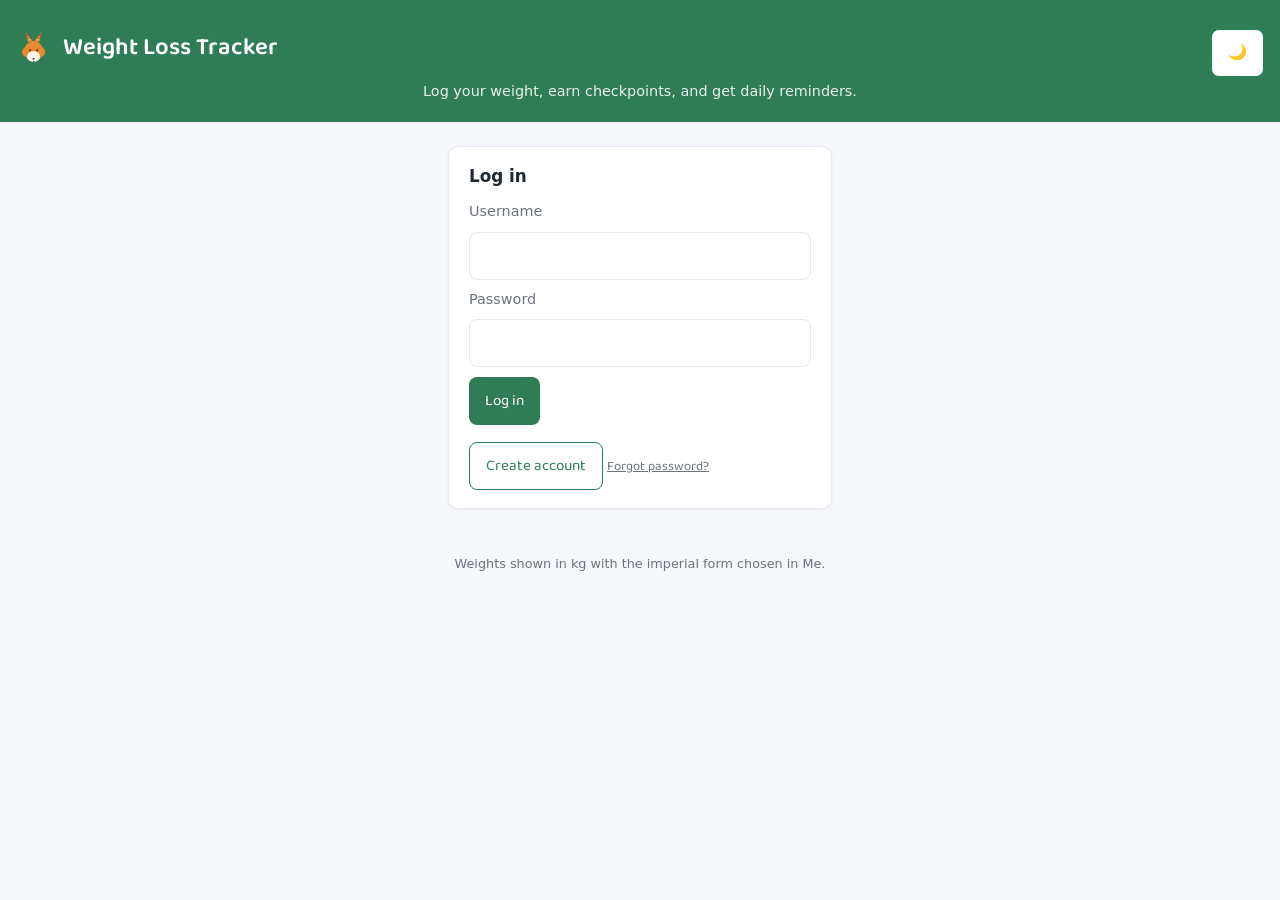
==== commit ca42d523: "Merge pull request #69 from EnigmaJazz/feat/r2a-01-fox-reference feat(ui): redraw fox mascot in refe" ====
--- a/static/index.html
+++ b/static/index.html
@@ -42,7 +42,7 @@
   <div class="container">
     <header>
       <div class="header-row">
-        <span class="mascot" aria-hidden="true"><svg xmlns="http://www.w3.org/2000/svg" viewBox="0 0 64 64"><rect class="mascot-tile" width="64" height="64" rx="12"/><use href="#island-fox-symbol"/></svg></span>
+        <span class="mascot" aria-hidden="true"><svg xmlns="http://www.w3.org/2000/svg" viewBox="0 0 64 64"><rect width="64" height="64" rx="12" fill="#2f7d54"/><path d="M17.5 3.75 21.5 21.25 31.5 21.25 Z" fill="#eb892c"/><path d="M46.5 3.75 42.5 21.25 32.5 21.25 Z" fill="#eb892c"/><path d="M18.75 6.25 17.75 12.25 24.5 10.5 Z" fill="#b45c16"/><path d="M45.25 6.25 46.25 12.25 39.5 10.5 Z" fill="#b45c16"/><path d="M25 20 21 13 26.75 15.5 Z" fill="#b45c16"/><path d="M39 20 43 13 37.25 15.5 Z" fill="#b45c16"/><path d="M24.5 19.75 22.5 16.25 26.75 17.5 Z" fill="#fcf8f0"/><path d="M39.5 19.75 41.5 16.25 37.25 17.5 Z" fill="#fcf8f0"/><ellipse cx="32" cy="38.75" rx="17.5" ry="18.75" fill="#eb892c"/><circle cx="20" cy="40" r="9" fill="#eb892c"/><circle cx="44" cy="40" r="9" fill="#eb892c"/><ellipse cx="32" cy="48.125" rx="11.875" ry="9.75" fill="#fcf8f0"/><circle cx="25.625" cy="36.875" r="1.75" fill="#26201e"/><circle cx="38.375" cy="36.875" r="1.75" fill="#26201e"/><circle cx="25.125" cy="36.375" r="0.625" fill="#fcf8f0"/><circle cx="37.875" cy="36.375" r="0.625" fill="#fcf8f0"/><ellipse cx="32" cy="52.5" rx="2" ry="1.375" fill="#26201e"/><ellipse cx="32" cy="57" rx="1.625" ry="0.625" fill="#26201e"/></svg></span>
         <h1>Weight Loss Tracker</h1>
         <button id="theme-toggle" type="button" class="secondary" aria-label="Toggle theme">🌙</button>
         <button id="logout-btn" type="button" class="secondary" hidden>Log out</button>
@@ -499,234 +499,38 @@
               <circle class="island-sun" cx="198" cy="28" r="13"/>
               <path class="island-sea" d="M0 112 L240 112 L240 150 L0 150 Z"/>
               <path class="island-ground" d="M18 118 C64 92 176 92 222 118 L222 150 L18 150 Z"/>
-              <!-- Plant layer (r2a-island-polish Unit 2): dynamic sibling of the
-                   keyed artwork defs below; app.js clones the current stage's
-                   plants here. Rendered between ground and stage groups so the
-                   fox/tree stay legible; aria-hidden (decorative). -->
-              <g id="island-plants" class="island-plants" aria-hidden="true"></g>
-              <!-- Fox mascot: ONE shared head definition (header tile, PWA
-                   icon via static/icons/make_icons.py, which parses this
-                   symbol) plus a full-body island pose that reuses the head
-                   through <use>, so the face never exists twice (spec
-                   R-R2A-1/R-R2A-2). Duolingo-style flat shapes: no outline,
-                   depth from a darker fur shade; token fills only, no hex. -->
+              <!-- Fox mascot (r2a-island-polish Unit 1): ONE shared definition;
+                   each stage group references it with its own transform/scale,
+                   so poses differ only by placement, never by duplicated
+                   geometry (spec R-R2A-1/R-R2A-2). Flat token fills, no hex. -->
               <defs>
                 <symbol id="island-fox-symbol" viewBox="0 0 64 64">
-                  <path class="island-fox-fur" d="M11.76 31 C9.12 22.2 9.12 12.52 11.76 6.36 C17.92 8.12 24.96 13.4 28.48 20.44 Z"/>
-                  <path class="island-fox-fur" d="M52.24 31 C54.88 22.2 54.88 12.52 52.24 6.36 C46.08 8.12 39.04 13.4 35.52 20.44 Z"/>
-                  <path class="island-fox-shade" d="M14.84 25.72 C13.52 19.56 13.52 14.28 14.84 10.76 C18.8 12.52 22.32 16.04 24.52 20.44 Z"/>
-                  <path class="island-fox-shade" d="M49.16 25.72 C50.48 19.56 50.48 14.28 49.16 10.76 C45.2 12.52 41.68 16.04 39.48 20.44 Z"/>
-                  <path class="island-fox-fur" d="M32 16.92 C42.56 16.92 50.48 22.2 52.24 31 C53.12 34.52 54.88 38.04 57.52 41.56 C54 42.44 52.24 43.32 50.92 44.64 C46.96 52.12 39.92 55.64 32 55.64 C24.08 55.64 17.04 52.12 13.08 44.64 C11.76 43.32 10 42.44 6.48 41.56 C9.12 38.04 10.88 34.52 11.76 31 C13.52 22.2 21.44 16.92 32 16.92 Z"/>
-                  <path class="island-fox-shade" d="M27.6 17.45 C29.36 19.56 31.12 20.44 32 22.2 C32.88 20.44 34.64 19.56 36.4 17.45 C34.64 17.1 29.36 17.1 27.6 17.45 Z"/>
-                  <path class="island-fox-face" d="M6.48 41.56 C11.76 38.92 17.04 38.48 21.88 40.68 C25.84 42.44 29.36 42 32 38.48 C34.64 42 38.16 42.44 42.12 40.68 C46.96 38.48 52.24 38.92 57.52 41.56 C54 42.44 52.24 43.32 50.92 44.64 C46.96 52.12 39.92 55.64 32 55.64 C24.08 55.64 17.04 52.12 13.08 44.64 C11.76 43.32 10 42.44 6.48 41.56 Z"/>
-                  <path class="island-fox-face-shade" d="M16.16 49.48 C20.56 53.88 25.84 55.64 32 55.64 C38.16 55.64 43.44 53.88 47.84 49.48 C43.44 52.12 38.16 53.35 32 53.35 C25.84 53.35 20.56 52.12 16.16 49.48 Z"/>
-                  <ellipse class="island-fox-eye-white" cx="23.64" cy="32.76" rx="5.81" ry="6.69"/>
-                  <ellipse class="island-fox-eye-white" cx="40.36" cy="32.76" rx="5.81" ry="6.69"/>
-                  <ellipse class="island-fox-eye" cx="24.96" cy="33.82" rx="3.52" ry="4.31"/>
-                  <ellipse class="island-fox-eye" cx="39.04" cy="33.82" rx="3.52" ry="4.31"/>
-                  <circle class="island-fox-eye-white" cx="26.19" cy="32.06" r="1.41"/>
-                  <circle class="island-fox-eye-white" cx="40.27" cy="32.06" r="1.41"/>
-                  <path class="island-fox-eye" d="M29.01 41.74 C29.01 40.15 34.99 40.15 34.99 41.74 C34.99 43.32 33.41 44.73 32 44.73 C30.59 44.73 29.01 43.32 29.01 41.74 Z"/>
-                  <path class="island-fox-mouth" d="M32 44.73 V46.31 M28.13 46.14 Q30.06 48.6 32 46.31 Q33.94 48.6 35.87 46.14"/>
+                  <path class="island-fox-body" d="M11 4 C13 5 15 9 16 15 C13 18 11 25 11 32 C11 42 18 52 27 54 C29 55 35 55 37 54 C46 52 53 42 53 32 C53 25 51 18 48 15 C49 9 51 5 53 4 C49 5 45 9 42 16 C39 21 36 23 32 23 C28 23 25 21 22 16 C19 9 15 5 11 4 Z"/>
+                  <path class="island-fox-ear-inner" d="M17 14 L13 7 L21 13 Z"/>
+                  <path class="island-fox-ear-inner" d="M47 14 L51 7 L43 13 Z"/>
+                  <path class="island-fox-muzzle" d="M32 38 C24 36 17 39 16 45 C15 51 22 54 32 54 C42 54 49 51 48 45 C47 39 40 36 32 38 Z"/>
+                  <path class="island-fox-brow" d="M20.5 28.5 Q24.5 27.5 28.5 28.5"/>
+                  <path class="island-fox-brow" d="M35.5 28.5 Q39.5 27.5 43.5 28.5"/>
+                  <ellipse class="island-fox-eye" cx="24.5" cy="34.5" rx="3.2" ry="4"/>
+                  <ellipse class="island-fox-eye" cx="39.5" cy="34.5" rx="3.2" ry="4"/>
+                  <circle class="island-fox-eye-gleam" cx="23.4" cy="33.2" r="1.35"/>
+                  <circle class="island-fox-eye-gleam" cx="38.6" cy="33.2" r="1.35"/>
+                  <ellipse class="island-fox-nose" cx="32" cy="40.5" rx="2.8" ry="2"/>
+                  <path class="island-fox-mouth" d="M32 43 V45.5 M32 45.5 Q28 47.5 26 45 M32 45.5 Q36 47.5 38 45"/>
                 </symbol>
-                <symbol id="island-fox-full-symbol" viewBox="0 0 64 82">
-                  <path class="island-fox-fur" d="M37.28 74.12 C51.36 79.4 61.92 70.6 59.28 56.52 C57.52 47.72 51.36 43.32 45.2 45.08 C50.48 52.12 50.48 62.68 39.04 65.32 Z"/>
-                  <path class="island-fox-face" d="M59.28 56.52 C57.52 47.72 51.36 43.32 45.2 45.08 C47.84 48.6 49.6 52.12 50.13 56.52 C53.12 55.64 56.64 55.64 59.28 56.52 Z"/>
-                  <path class="island-fox-fur" d="M32 47.72 C22.32 47.72 17.04 56.52 17.04 66.2 C17.04 74.12 23.2 78.08 32 78.08 C40.8 78.08 46.96 74.12 46.96 66.2 C46.96 56.52 41.68 47.72 32 47.72 Z"/>
-                  <ellipse class="island-fox-face" cx="32" cy="67.08" rx="8.36" ry="9.24"/>
-                  <ellipse class="island-fox-shade" cx="24.52" cy="78.08" rx="5.72" ry="2.82"/>
-                  <ellipse class="island-fox-shade" cx="39.48" cy="78.08" rx="5.72" ry="2.82"/>
-                  <use href="#island-fox-symbol" width="64" height="64"/>
-                </symbol>
-                <!-- Plant artwork (r2a-island-polish Unit 2): 16 compact
-                     botanical motifs matching the reference set, each a <g>
-                     keyed with data-plant-key inside a shared 20x28 local box
-                     (base at 10,28). Warm-brown rounded outlines + muted warm
-                     flat fills via ip-* tokens; static defs are cloned into
-                     #island-plants by app.js with stable placement transforms,
-                     and locked clones silhouette to --island-plant-locked. -->
-                <g id="island-plant-defs">
-                  <g data-plant-key="getting_started">
-                    <rect class="ip-tan" x="2.5" y="15.5" width="15" height="12" rx="1.5"/>
-                    <rect class="ip-coral" x="1.5" y="13.5" width="17" height="3" rx="1.4"/>
-                    <rect class="ip-green" x="4.2" y="5" width="2.7" height="7.5" rx="1.35"/>
-                    <rect class="ip-green" x="13.1" y="5" width="2.7" height="7.5" rx="1.35"/>
-                    <ellipse class="ip-green" cx="10" cy="10" rx="4" ry="7"/>
-                    <path class="ip-line" d="M5.8 5.2 l-1.6 -0.8 M6.1 8 l-1.7 0.2 M14.2 5.2 l1.6 -0.8 M13.9 8 l1.7 0.2"/>
-                    <circle class="ip-eye" cx="8.4" cy="9" r="0.75"/>
-                    <circle class="ip-eye" cx="11.6" cy="9" r="0.75"/>
-                    <path class="ip-line" d="M8.9 11.4 Q10 12.2 11.1 11.4"/>
-                  </g>
-                  <g data-plant-key="moving_forward">
-                    <path class="ip-green" d="M10 27 C8 22.6 6.4 18.4 5.4 14.8"/>
-                    <path class="ip-green" d="M10 27 C10.4 22 10.2 17.2 9.8 12.8"/>
-                    <path class="ip-green" d="M10 27 C12.6 23 14 18.6 14.6 14.8"/>
-                    <g class="ip-green">
-                      <circle cx="5.4" cy="12.6" r="2.1"/>
-                      <circle cx="5.4" cy="16.8" r="2.1"/>
-                      <circle cx="3.3" cy="14.7" r="2.1"/>
-                      <circle cx="7.5" cy="14.7" r="2.1"/>
-                    </g>
-                    <g class="ip-green">
-                      <circle cx="9.8" cy="10.6" r="2.1"/>
-                      <circle cx="9.8" cy="14.8" r="2.1"/>
-                      <circle cx="7.7" cy="12.7" r="2.1"/>
-                      <circle cx="11.9" cy="12.7" r="2.1"/>
-                    </g>
-                    <g class="ip-green">
-                      <circle cx="14.6" cy="12.6" r="2.1"/>
-                      <circle cx="14.6" cy="16.8" r="2.1"/>
-                      <circle cx="12.5" cy="14.7" r="2.1"/>
-                      <circle cx="16.7" cy="14.7" r="2.1"/>
-                    </g>
-                    <circle class="ip-green-deep" cx="5.4" cy="14.7" r="0.7"/>
-                    <circle class="ip-green-deep" cx="9.8" cy="12.7" r="0.7"/>
-                    <circle class="ip-green-deep" cx="14.6" cy="14.7" r="0.7"/>
-                  </g>
-                  <g data-plant-key="consistency">
-                    <path class="ip-green" d="M10 27 C7.6 23.4 6.4 19.4 6 15.2"/>
-                    <path class="ip-green" d="M10 27 C10 22 9.9 17.4 9.8 13.2"/>
-                    <path class="ip-green" d="M10 27 C12.6 23.6 13.9 19.8 14.3 15.6"/>
-                    <ellipse class="ip-purple" cx="6" cy="12.8" rx="1.6" ry="2.1"/>
-                    <ellipse class="ip-purple" cx="6" cy="9.6" rx="1.5" ry="2"/>
-                    <ellipse class="ip-purple" cx="6" cy="6.6" rx="1.4" ry="1.9"/>
-                    <ellipse class="ip-purple" cx="9.8" cy="10.8" rx="1.6" ry="2.1"/>
-                    <ellipse class="ip-purple" cx="9.8" cy="7.6" rx="1.5" ry="2"/>
-                    <ellipse class="ip-purple" cx="9.8" cy="4.6" rx="1.4" ry="1.9"/>
-                    <ellipse class="ip-purple" cx="14.3" cy="13" rx="1.6" ry="2.1"/>
-                    <ellipse class="ip-purple" cx="14.3" cy="9.8" rx="1.5" ry="2"/>
-                    <ellipse class="ip-purple" cx="14.3" cy="6.8" rx="1.4" ry="1.9"/>
-                    <path class="ip-green" d="M9.2 26.8 C7.6 26 6.4 25 5.6 23.6"/>
-                    <path class="ip-green" d="M10.8 26.8 C12.4 26 13.6 25 14.4 23.6"/>
-                  </g>
-                  <g data-plant-key="comeback">
-                    <path class="ip-green" d="M10 27 C9.4 20.4 9.8 14.2 10 9.2"/>
-                    <circle class="ip-cream" cx="10" cy="7.4" r="3.6"/>
-                    <circle class="ip-tan" cx="10" cy="7.4" r="1.1"/>
-                    <path class="ip-line" d="M10 4.4 L10 3.2 M13.6 5.4 L14.8 4.8 M14.9 9 L16.3 9.5 M13 12.2 L14 13.4 M6.4 5.4 L5.2 4.8 M5.1 9 L3.7 9.5 M7 12.2 L6 13.4 M10 11 L10 12.4"/>
-                    <path class="ip-line" d="M15.8 2.8 l1.5 -0.9"/>
-                    <circle class="ip-cream" cx="15.8" cy="2.8" r="0.9"/>
-                    <path class="ip-line" d="M3.4 5.4 l-1.3 -1"/>
-                    <circle class="ip-cream" cx="3.4" cy="5.4" r="0.8"/>
-                  </g>
-                  <g data-plant-key="explorer">
-                    <path class="ip-coral" d="M3 12.6 C3 6.4 17 6.4 17 12.6 Z"/>
-                    <ellipse class="ip-cream" cx="10" cy="12.6" rx="7" ry="2.4"/>
-                    <rect class="ip-cream" x="7.5" y="12.4" width="5" height="15" rx="2.3"/>
-                    <circle class="ip-cream" cx="7.2" cy="9.4" r="1.7"/>
-                    <circle class="ip-cream" cx="13" cy="9" r="1.4"/>
-                    <circle class="ip-cream" cx="10" cy="11.4" r="1.2"/>
-                  </g>
-                  <g data-plant-key="personal_best">
-                    <path class="ip-green" d="M9.4 27 L10.6 27 L10.4 15.5 L9.6 15.5 Z"/>
-                    <path class="ip-green-deep" d="M9.7 20.6 C7.8 20 6 19.9 4.7 20.6 C5.7 22.1 7.7 22.6 9.7 22 Z"/>
-                    <path class="ip-green-deep" d="M10.3 17.6 C12.2 17 14 16.9 15.3 17.6 C14.3 19.1 12.3 19.6 10.3 19 Z"/>
-                    <ellipse class="ip-gold" cx="10" cy="3.6" rx="1.7" ry="2.6" transform="rotate(0 10 8.6)"/>
-                    <ellipse class="ip-gold" cx="10" cy="3.6" rx="1.7" ry="2.6" transform="rotate(45 10 8.6)"/>
-                    <ellipse class="ip-gold" cx="10" cy="3.6" rx="1.7" ry="2.6" transform="rotate(90 10 8.6)"/>
-                    <ellipse class="ip-gold" cx="10" cy="3.6" rx="1.7" ry="2.6" transform="rotate(135 10 8.6)"/>
-                    <ellipse class="ip-gold" cx="10" cy="3.6" rx="1.7" ry="2.6" transform="rotate(180 10 8.6)"/>
-                    <ellipse class="ip-gold" cx="10" cy="3.6" rx="1.7" ry="2.6" transform="rotate(225 10 8.6)"/>
-                    <ellipse class="ip-gold" cx="10" cy="3.6" rx="1.7" ry="2.6" transform="rotate(270 10 8.6)"/>
-                    <ellipse class="ip-gold" cx="10" cy="3.6" rx="1.7" ry="2.6" transform="rotate(315 10 8.6)"/>
-                    <circle class="ip-gold" cx="10" cy="8.6" r="3.9"/>
-                    <circle class="ip-eye" cx="8.5" cy="7.9" r="0.7"/>
-                    <circle class="ip-eye" cx="11.5" cy="7.9" r="0.7"/>
-                    <path class="ip-line" d="M8.6 10.1 Q10 11.5 11.4 10.1"/>
-                  </g>
-                  <g data-plant-key="checkpoint_10">
-                    <path class="ip-green-deep" d="M10 26 C6.6 25.2 4.2 22.6 3.8 19.2 C6.4 19.2 9 21.2 10 24.6 Z"/>
-                    <path class="ip-green-deep" d="M10 26 C13.4 25.2 15.8 22.6 16.2 19.2 C13.6 19.2 11 21.2 10 24.6 Z"/>
-                    <path class="ip-green-deep" d="M10 26 C9 22.4 9 18.6 10 15.2 C11 18.6 11 22.4 10 26 Z"/>
-                    <path class="ip-green" d="M10 23.6 C7.8 23 6.4 21.4 6.1 19.2 C7.9 19.6 9.4 20.8 10 22.8 Z"/>
-                    <path class="ip-green" d="M10 23.6 C12.2 23 13.6 21.4 13.9 19.2 C12.1 19.6 10.6 20.8 10 22.8 Z"/>
-                    <path class="ip-green" d="M10 21.6 C9.4 20.6 9.4 19.2 10 18.2 C10.6 19.2 10.6 20.6 10 21.6 Z"/>
-                  </g>
-                  <g data-plant-key="checkpoint_25">
-                    <path class="ip-tan" d="M10.4 26.5 C8.2 24.6 7.4 21.8 7.8 18.8 C6.4 18.4 5.4 17 5.4 15.2 C5.4 13.4 6.4 12 7.8 11.6 C7.4 9.4 8.6 7 10.8 6 C12.6 7.2 13.4 9.6 12.8 11.8 C14.2 12.4 15 13.8 14.8 15.6 C14.6 17.4 13.4 18.6 12 19 C12.6 22.4 11.8 25 10.4 26.5 Z"/>
-                    <path class="ip-line" d="M10.2 26.5 C10 27.1 9.9 27.4 9.7 27.8"/>
-                    <path class="ip-line" d="M9.8 22.2 C10.2 20 10.4 17.6 10.6 15.6 M10.4 18.6 C9.2 18 8.4 16.9 7.9 15.4 M10.7 15.9 C11.9 15.1 12.8 14.1 13.2 12.6"/>
-                  </g>
-                  <g data-plant-key="checkpoint_50">
-                    <path class="ip-green" d="M10 8.4 C9.3 12 9.7 15.8 11.6 19.6"/>
-                    <circle class="ip-red" cx="9.4" cy="21.6" r="5.8"/>
-                    <path class="ip-green-deep" d="M10 9.2 C8.3 8.4 6.7 8.2 5.5 8.8 C6.5 10.2 8.4 10.8 10 10 Z"/>
-                    <ellipse class="ip-cream" cx="7.2" cy="19.4" rx="1.4" ry="2.2"/>
-                  </g>
-                  <g data-plant-key="checkpoint_75">
-                    <path class="ip-coral" d="M10 10.2 C8.4 8.2 6.4 8.2 5.5 9.6 C4.6 10.9 5.6 12.4 7.4 12.7 C8.4 12.9 9.3 12.4 10 11.6 Z"/>
-                    <path class="ip-coral" d="M10 10.2 C11.6 8.2 13.6 8.2 14.5 9.6 C15.4 10.9 14.4 12.4 12.6 12.7 C11.6 12.9 10.7 12.4 10 11.6 Z"/>
-                    <path class="ip-red" d="M10 8 C9.2 6.8 7.9 5.9 7 6.7 C6.2 7.4 6.7 8.9 8.5 9.5 C9.1 9.7 9.7 9.6 10 9.3 Z"/>
-                    <path class="ip-red" d="M10 10.8 C9.3 10.5 8.7 11 8.8 11.7 C8.9 12.4 9.8 12.6 10 11.8 Z"/>
-                    <path class="ip-green" d="M9.3 11.4 L10.7 11.4 L10.3 26.4 L9.7 26.4 Z"/>
-                    <path class="ip-green-deep" d="M9.7 19.4 C8.2 18.8 6.8 18.8 6 19.6 C7 21 8.8 21.4 9.8 20.8 Z"/>
-                    <path class="ip-green-deep" d="M10.3 16.8 C11.8 16.2 13.2 16.2 14 17 C13 18.4 11.2 18.8 10.2 18.2 Z"/>
-                  </g>
-                  <g data-plant-key="checkpoint_100">
-                    <path class="ip-red" d="M10 27 C4.6 26.2 3 21.2 3.4 16.6 C3.8 12.6 6.6 10 10 10.6 C13.4 10 16.2 12.6 16.6 16.6 C17 21.2 15.4 26.2 10 27 Z"/>
-                    <path class="ip-red" d="M8.7 10.4 C8.9 9.3 9.4 8.9 10 8.9 C10.6 8.9 11.1 9.3 11.3 10.4 C10.8 10 9.2 10 8.7 10.4 Z"/>
-                    <path class="ip-green" d="M10 8.9 C9.8 7.2 10 5.6 10.6 4.4"/>
-                    <path class="ip-green-deep" d="M10.6 6.6 C12.4 5.6 14.2 5.6 15.4 6.6 C14.6 8 12.4 8.4 10.6 7.4 Z"/>
-                    <ellipse class="ip-cream" cx="6.9" cy="19.2" rx="1.5" ry="2.6"/>
-                  </g>
-                  <g data-plant-key="meal_7">
-                    <circle class="ip-blue" cx="6.6" cy="21.4" r="3"/>
-                    <circle class="ip-blue" cx="13" cy="21.6" r="3"/>
-                    <circle class="ip-blue" cx="10" cy="25.2" r="3.1"/>
-                    <path class="ip-green-deep" d="M4.9 18.7 C5.7 18 7.5 18 8.3 18.7 C7.8 19.1 5.4 19.1 4.9 18.7 Z"/>
-                    <path class="ip-green-deep" d="M6 18.9 C4.6 18.3 3.5 18.1 3.1 18.7 C3.7 19.9 5.1 20.3 6.3 19.9 Z"/>
-                    <path class="ip-green-deep" d="M14.2 19.1 C15.6 18.5 16.7 18.3 17.1 18.9 C16.5 20.1 15.1 20.5 13.9 20.1 Z"/>
-                    <circle class="ip-cream" cx="5.4" cy="20.2" r="0.9"/>
-                    <circle class="ip-cream" cx="11.9" cy="20.4" r="0.9"/>
-                  </g>
-                  <g data-plant-key="meal_30">
-                    <path class="ip-green" d="M9.8 15.6 C9.7 13.6 10.5 11.8 12 10.6"/>
-                    <path class="ip-green" d="M12.4 11.6 C13.7 10.5 14.8 10.7 15.1 12 C15.3 12.9 14.5 13.6 13.7 13.2"/>
-                    <path class="ip-green-deep" d="M9.8 16.2 C8.2 15.4 6.9 15.2 6.1 15.8 C6.9 17.2 8.7 17.6 9.9 17 Z"/>
-                    <circle class="ip-purple" cx="6.4" cy="19.8" r="2.7"/>
-                    <circle class="ip-purple" cx="13.2" cy="19.8" r="2.7"/>
-                    <circle class="ip-purple" cx="9.8" cy="17.6" r="2.8"/>
-                    <circle class="ip-purple" cx="6.4" cy="24.4" r="2.7"/>
-                    <circle class="ip-purple" cx="13.2" cy="24.4" r="2.7"/>
-                    <circle class="ip-purple" cx="9.8" cy="22" r="2.8"/>
-                    <circle class="ip-purple" cx="9.8" cy="25.8" r="2.6"/>
-                  </g>
-                  <g data-plant-key="meal_100">
-                    <path class="ip-green-deep" d="M5.2 18.2 C3.8 17.4 2.8 17.2 2.4 17.8 C3 19.2 4.4 19.6 5.6 19.2 Z"/>
-                    <path class="ip-green-deep" d="M14.8 18.2 C16.2 17.4 17.2 17.2 17.6 17.8 C17 19.2 15.6 19.6 14.4 19.2 Z"/>
-                    <circle class="ip-red" cx="5.8" cy="19.8" r="2.7"/>
-                    <circle class="ip-red" cx="13.4" cy="19.8" r="2.7"/>
-                    <circle class="ip-red" cx="9.6" cy="22.4" r="2.7"/>
-                    <circle class="ip-red" cx="9.6" cy="26" r="2.6"/>
-                    <circle class="ip-cream" cx="4.9" cy="18.9" r="0.8"/>
-                    <circle class="ip-cream" cx="12.5" cy="18.9" r="0.8"/>
-                  </g>
-                  <g data-plant-key="weekly_quests">
-                    <path class="ip-tan" d="M10 27 C6.8 25.4 5.4 20.6 5.6 14.8 C5.8 10.4 7.6 7.4 10 6 C12.4 7.4 14.2 10.4 14.4 14.8 C14.6 20.6 13.2 25.4 10 27 Z"/>
-                    <path class="ip-line" d="M6.4 11.6 Q10 13.2 13.6 11.6 M6.2 15.4 Q10 17 13.8 15.4 M6.6 19.2 Q10 20.8 13.4 19.2 M7.2 23 Q10 24.6 12.8 23"/>
-                    <path class="ip-line" d="M9.7 27 L9.7 27.8 M10.3 27 L10.3 27.8"/>
-                  </g>
-                  <g data-plant-key="weekly_good_days">
-                    <path class="ip-tan" d="M9.6 24.6 C7 23.2 5 20.8 4.4 18 C6.6 18.4 8.6 20.2 9.6 23 Z"/>
-                    <path class="ip-green-deep" d="M10.4 24.6 C13 23.2 15 20.8 15.6 18 C13.4 18.4 11.4 20.2 10.4 23 Z"/>
-                    <path class="ip-green" d="M10 26.5 C8.8 21.5 8.8 16 10 11 C11.2 16 11.2 21.5 10 26.5 Z"/>
-                    <path class="ip-line" d="M10 25.8 C10 22 10 18.2 10 14.4 M9.4 23 C8.2 22.2 7.2 21 6.6 19.6 M10.6 23 C11.8 22.2 12.8 21 13.4 19.6"/>
-                    <path class="ip-line" d="M10 26.5 C10 27.2 10 27.6 10 27.9"/>
-                  </g>
-                </g>
               </defs>
               <g class="island-stage" data-stage="1" data-stage-name="sprout">
                 <rect class="island-stem" x="118.5" y="96" width="3" height="16" rx="1.5"/>
                 <path class="island-leaf" d="M120 96 C113 90 111 82 113 75 C119 80 120 88 120 96 Z"/>
                 <path class="island-leaf" d="M120 96 C127 90 129 82 127 75 C121 80 120 88 120 96 Z"/>
-                <use class="island-fox" href="#island-fox-full-symbol" width="64" height="82" transform="translate(78.6, 66.5) scale(0.42)"/>
+                <use class="island-fox" href="#island-fox-symbol" width="64" height="64" transform="translate(78, 70) scale(0.45)"/>
               </g>
               <g class="island-stage" data-stage="2" data-stage-name="sapling">
                 <rect class="island-trunk" x="118" y="84" width="4" height="30" rx="2"/>
                 <circle class="island-foliage" cx="113" cy="76" r="10"/>
                 <circle class="island-foliage" cx="127" cy="76" r="10"/>
                 <circle class="island-foliage" cx="120" cy="66" r="12"/>
-                <use class="island-fox" href="#island-fox-full-symbol" width="64" height="82" transform="translate(152.6, 63.7) scale(0.48)"/>
+                <use class="island-fox" href="#island-fox-symbol" width="64" height="64" transform="translate(150, 66) scale(0.55)"/>
               </g>
               <g class="island-stage" data-stage="3" data-stage-name="tree">
                 <rect class="island-trunk" x="118" y="78" width="4" height="36" rx="2"/>
@@ -734,7 +538,7 @@
                 <circle class="island-foliage" cx="130" cy="70" r="13"/>
                 <circle class="island-foliage" cx="120" cy="58" r="15"/>
                 <circle class="island-foliage-deep" cx="88" cy="106" r="7"/>
-                <use class="island-fox" href="#island-fox-full-symbol" width="64" height="82" transform="translate(153.4, 60.8) scale(0.52)"/>
+                <use class="island-fox" href="#island-fox-symbol" width="64" height="64" transform="translate(150, 64) scale(0.6)"/>
               </g>
               <g class="island-stage" data-stage="4" data-stage-name="lush">
                 <rect class="island-trunk" x="120" y="80" width="4" height="34" rx="2"/>
@@ -748,7 +552,7 @@
                 <circle class="island-foliage-deep" cx="158" cy="102" r="8"/>
                 <circle class="island-flower" cx="150" cy="114" r="3"/>
                 <circle class="island-flower" cx="76" cy="112" r="3"/>
-                <use class="island-fox" href="#island-fox-full-symbol" width="64" height="82" transform="translate(166.4, 63.1) scale(0.52)"/>
+                <use class="island-fox" href="#island-fox-symbol" width="64" height="64" transform="translate(164, 66) scale(0.6)"/>
               </g>
               <g class="island-stage" data-stage="5" data-stage-name="thriving">
                 <rect class="island-trunk" x="120" y="76" width="4" height="38" rx="2"/>
@@ -764,7 +568,14 @@
                 <circle class="island-flower" cx="150" cy="114" r="3"/>
                 <circle class="island-flower" cx="76" cy="112" r="3"/>
                 <circle class="island-flower" cx="184" cy="116" r="3"/>
-                <use class="island-fox" href="#island-fox-full-symbol" width="64" height="82" transform="translate(157.9, 58.5) scale(0.56)"/>
+                <use class="island-fox" href="#island-fox-symbol" width="64" height="64" transform="translate(154, 62) scale(0.68)"/>
+              </g>
+              <!-- latest-earn accent (r2-completion S5): small medallion pinned
+                   inside the island (not a floating badge), hidden/empty until
+                   app.js sets the latest earned key (spec R12). -->
+              <g id="world-latest-earn" class="world-latest-earn" data-key="" aria-label="" hidden>
+                <circle class="world-latest-earn-ring" cx="40" cy="112" r="9"/>
+                <path class="world-latest-earn-glyph" d="M40 108.5 L43.5 112 L40 115.5 L36.5 112 Z"/>
               </g>
             </svg>
             <p class="island-stage-name" id="world-stage-name">Sprout Isle</p>
--- a/static/style.css
+++ b/static/style.css
@@ -18,9 +18,6 @@
   --text: #1f2933;
   --muted: #6b7280;
   --accent: #2f7d54;
-  --brand-green: #2f7d54; /* dedicated brand token (r2a-island-polish Issue 3):
-                            * stays lockstep with --accent; used by the mascot
-                            * tile and the green swatch. */
   --accent-dark: #266442;
   --border: #e2e8f0;
   --danger: #c0392b;
@@ -38,8 +35,8 @@
   --space-4: 1rem;
   --space-5: 1.5rem;
   --fox: #f47c2c;          /* reference fox orange (R2A Unit 1) */
-  --fox-dark: #d8662c;      /* darker fur shade: inner ears, brow tuft, paws */
-  --fox-outline: #78371f;   /* warm-brown mouth line */
+  --fox-dark: #d8662c;      /* deeper inner-ear orange */
+  --fox-outline: #78371f;   /* warm-brown contour (new, R2A Unit 1) */
   --gold: #f5c518;
   --gold-deep: #d4a017;
   --font-display: 'Baloo 2', system-ui, -apple-system, 'Segoe UI', Roboto, sans-serif;
@@ -58,26 +55,8 @@
   --island-trunk: #a9743f;
   --island-flower: #f5c518;
   --island-sun: #fde68a;
-  --island-fox-face: #fff0cf;  /* cream cheeks / chin / belly */
-  --island-fox-face-shade: #f3d9a8; /* cream shade under the chin */
-  --island-fox-eye-white: #ffffff;  /* big cartoon eye whites + gleams */
+  --island-fox-face: #fff0cf;  /* cream muzzle / gleams */
   --island-fox-eye: #3a2214;    /* dark expressive eyes / nose */
-   /* r2a-island-polish Unit 2: compact illustrated plant tokens (muted warm
-    * palette, warm-brown rounded outlines). --island-plant-locked is the
-    * muted-sage silhouette fill for unearned plants — grayer + lighter than
-    * --island-ground so locked spots stay visibly distinct in both themes. */
-   --island-plant-outline: #7c4a26;
-   --island-plant-locked: #adbd9e;
-  --island-plant-eye: #4a2c18;
-  --island-plant-green: #7ba35a;
-  --island-plant-green-deep: #55804a;
-  --island-plant-cream: #f7e8c9;
-  --island-plant-coral: #e37a5e;
-  --island-plant-red: #c9664f;
-  --island-plant-gold: #eeb95c;
-  --island-plant-purple: #9b7ab4;
-  --island-plant-blue: #7e92c3;
-  --island-plant-tan: #c58d52;
 }
 
 /* Accent colour overrides (r2b-accent-colour Unit 2).
@@ -147,36 +126,18 @@
   --island-flower: #fbd34a;
   --island-sun: #fcd34d;
   --island-fox-face: #fff4dc;  /* brightened cream for dark surfaces */
-  --island-fox-face-shade: #e9cf9d; /* chin shade on dark surfaces */
-  --island-fox-eye-white: #ffffff;  /* eye whites stay pure white */
   --island-fox-eye: #241509;    /* deeper eye/nose for dark surfaces */
-   /* r2a-island-polish Unit 2: plant tokens in the dark palette (lightened for
-    * contrast on dark surfaces); locked is a muted sage, lighter + grayer than
-    * the dark ground so silhouettes stay distinct. */
-   --island-plant-outline: #a06a3c;
-   --island-plant-locked: #7e8c78;
-  --island-plant-eye: #241509;
-  --island-plant-green: #8fae68;
-  --island-plant-green-deep: #63905a;
-  --island-plant-cream: #f8ecd2;
-  --island-plant-coral: #e98a70;
-  --island-plant-red: #d77a63;
-  --island-plant-gold: #f2c46c;
-  --island-plant-purple: #ad8fc4;
-  --island-plant-blue: #93a6d1;
-  --island-plant-tan: #cf9c63;
 }
 
 /* Accent colour swatch previews — each swatch uses its own CSS token so the
  * preview circle always shows the correct colour regardless of the selected
- * accent. Green's swatch consumes the dedicated --brand-green token (which
- * stays lockstep with the :root --accent default), and the non-default
- * swatch hexes are pinned equal to their [data-accent] tokens by
+ * accent. Green's swatch consumes --accent (the :root default), and the
+ * non-default swatch hexes are pinned equal to their [data-accent] tokens by
  * tests/test_palette_lockstep.py. */
 .swatch-purple { --swatch: #7352a3; }
 .swatch-teal   { --swatch: #207c78; }
 .swatch-blue   { --swatch: #376fa8; }
-.swatch-green  { --swatch: var(--brand-green); }
+.swatch-green  { --swatch: var(--accent); }
 .swatch-orange { --swatch: #b45f26; }
 
 * { box-sizing: border-box; }
@@ -227,10 +188,6 @@
   height: 2.2rem;
   display: block;
 }
-/* Mascot tile (r2a-island-polish Issue 1/3): the brand-green rounded square
- * behind the shared fox symbol; fill comes from --brand-green (lockstep with
- * --accent) so the tile can never drift from the header brand colour. */
-.mascot-tile { fill: var(--brand-green); }
 /* Theme toggle + Log out group at the far right of the header row (design
  * D4: margin-left:auto moved from #logout-btn to #theme-toggle so the pair
  * stays grouped at flex-end; the toggle is always visible pre-auth, D3). */
@@ -331,15 +288,18 @@
 .island-foliage-deep { fill: var(--island-foliage-deep); }
 .island-trunk { fill: var(--island-trunk); }
 .island-flower { fill: var(--island-flower); }
-/* Fox mascot: one shared head symbol (plus the full-body island pose that
- * reuses it). Duolingo-style flat fills with no contour; depth comes from
- * the darker fur shade and the cream chin shade. */
-.island-fox-fur { fill: var(--fox); }
-.island-fox-shade { fill: var(--fox-dark); }
-.island-fox-face { fill: var(--island-fox-face); }
-.island-fox-face-shade { fill: var(--island-fox-face-shade); }
-.island-fox-eye-white { fill: var(--island-fox-eye-white); }
-.island-fox-eye { fill: var(--island-fox-eye); }
+/* Fox mascot (r2a-island-polish Unit 1): one <defs> symbol referenced in
+ * every stage group; flat token fills, warm-brown contour with round joins. */
+.island-fox-body {
+  fill: var(--fox);
+  stroke: var(--fox-outline);
+  stroke-width: 2.5;
+  stroke-linejoin: round;
+  stroke-linecap: round;
+}
+.island-fox-ear-inner { fill: var(--fox-dark); }
+.island-fox-muzzle { fill: var(--island-fox-face); }
+.island-fox-brow,
 .island-fox-mouth {
   fill: none;
   stroke: var(--fox-outline);
@@ -347,42 +307,9 @@
   stroke-linecap: round;
   stroke-linejoin: round;
 }
-
-/* r2a-island-polish Unit 2: plant artwork classes. Every ip-* rule consumes
- * plant tokens only — muted warm fills + warm-brown rounded outline; stroke
- * -only detail lines (veins/spines/scales) use .ip-line. */
-.ip-green, .ip-green-deep, .ip-cream, .ip-coral, .ip-red, .ip-gold,
-.ip-purple, .ip-blue, .ip-tan {
-  stroke: var(--island-plant-outline);
-  stroke-width: 1.6;
-  stroke-linejoin: round;
-  stroke-linecap: round;
-}
-.ip-green { fill: var(--island-plant-green); }
-.ip-green-deep { fill: var(--island-plant-green-deep); }
-.ip-cream { fill: var(--island-plant-cream); }
-.ip-coral { fill: var(--island-plant-coral); }
-.ip-red { fill: var(--island-plant-red); }
-.ip-gold { fill: var(--island-plant-gold); }
-.ip-purple { fill: var(--island-plant-purple); }
-.ip-blue { fill: var(--island-plant-blue); }
-.ip-tan { fill: var(--island-plant-tan); }
-.ip-eye { fill: var(--island-plant-eye); }
-.ip-line {
-  fill: none;
-  stroke: var(--island-plant-outline);
-  stroke-width: 1.1;
-  stroke-linecap: round;
-  stroke-linejoin: round;
-}
-
-/* Island plants layer (r2a-island-polish Unit 2): clones sit above the ground
- * and below the stage groups so fox/tree stay legible. Earned = full colour;
- * locked = silhouette fill (--island-plant-locked) with the warm outline
- * retained. Token-only. */
-#island-plants .island-plant[data-earned="false"] * {
-  fill: var(--island-plant-locked);
-}
+.island-fox-eye,
+.island-fox-nose { fill: var(--island-fox-eye); }
+.island-fox-eye-gleam { fill: var(--island-fox-face); }
 
 /* stage name + progress (static stage-1 defaults; Slice 3 renders live). */
 .island-stage-name {
@@ -1032,27 +959,43 @@
   font-weight: 600;
 }
 
-/* collectible art (r2a-island-polish): cloned island plant SVG in a 20x28
- * box sized to the row. Earned rows keep the full ip-* fills; locked rows
- * silhouette every descendant fill to --island-plant-locked exactly like the
- * island layer, retaining the warm outline. Token-only, no text glyphs. */
+/* medallion art: fox/gold disc + CSS-only ::after mark (earned) vs muted
+ * silhouette disc (locked); no text glyphs, tokens only. */
 .collectible-art {
   display: inline-flex;
   align-items: center;
   justify-content: center;
   width: 2rem;
-  height: 2.8rem;
+  height: 2rem;
+  border-radius: var(--radius-pill);
   flex: none;
 }
-.collectible-art svg {
+.collectible-art::after {
+  content: "";
   display: block;
-  width: 100%;
-  height: 100%;
-}
-.collectible-row[data-state="locked"] .collectible-art * {
-  fill: var(--island-plant-locked);
-}
-
+  width: 0.9rem;
+  height: 0.9rem;
+  border-radius: var(--radius-pill);
+}
+.collectible-row[data-state="earned"] .collectible-art {
+  background: var(--gold);
+  box-shadow: var(--shadow-1);
+}
+.collectible-row[data-state="earned"] .collectible-art::after { background: var(--fox-dark); }
+.collectible-row[data-state="locked"] .collectible-art { background: var(--border); }
+.collectible-row[data-state="locked"] .collectible-art::after { background: var(--muted); }
+
+/* World island latest-earn accent (r2-completion S5): a small medallion
+ * pinned inside the island SVG marking the most recent earn. Hidden by
+ * default; app.js reveals it with the latest earned key. */
+.world-latest-earn-ring {
+  fill: var(--gold);
+  stroke: var(--fox-dark);
+  stroke-width: 1.5;
+}
+.world-latest-earn-glyph {
+  fill: var(--fox-dark);
+}
 
 /* mobile: the shelf rows wrap instead of clipping at the right edge. */
 @media (max-width: 480px) {
@@ -1432,9 +1375,8 @@
   .quest-domain-icon,
   .mascot,
   .island-fox,
-  .island-plants,
-  .island-plant,
-  .collectible-art {
+  .collectible-art,
+  .world-latest-earn {
     animation: none !important;
     transition: none !important;
   }
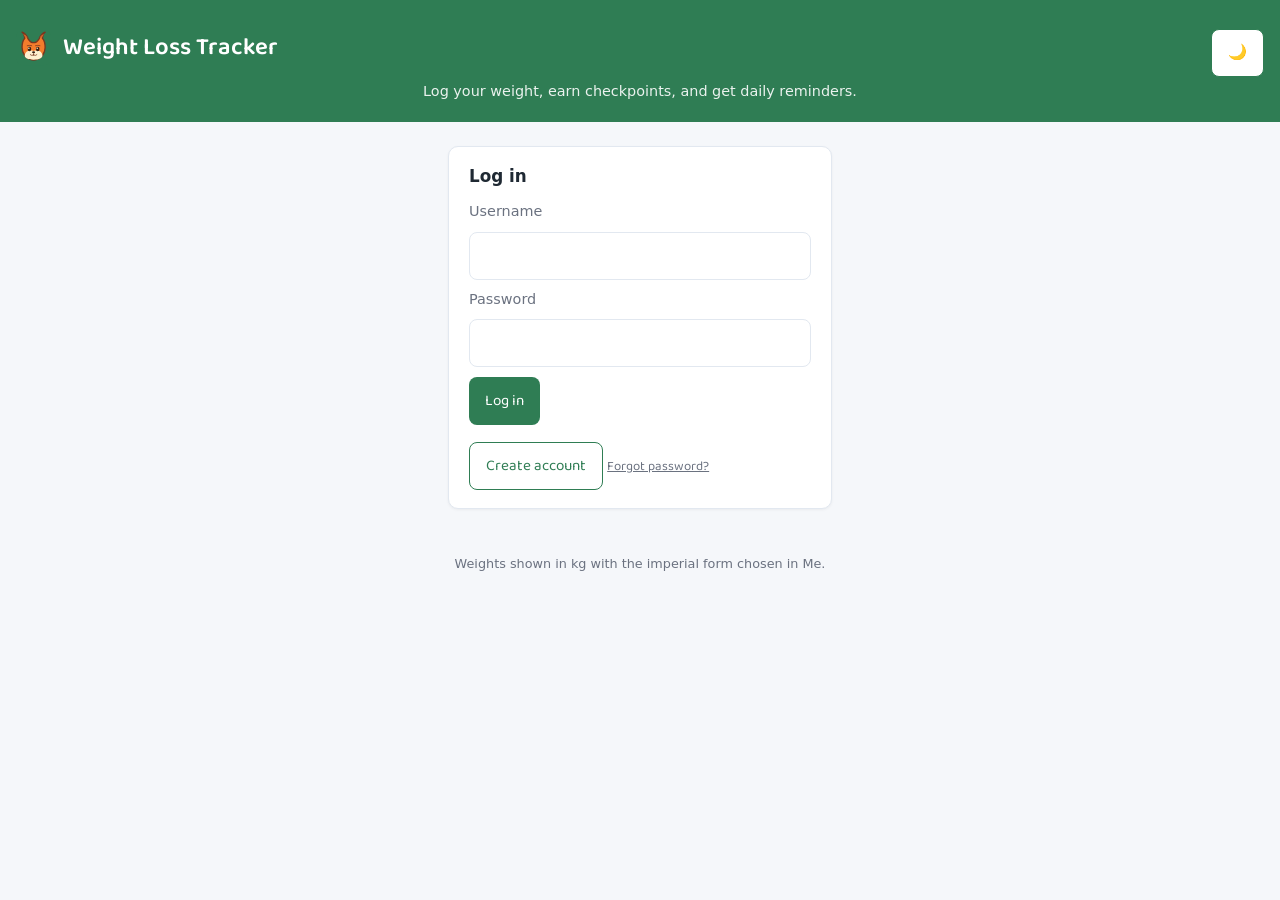
==== commit eb4e1fa2: "Merge pull request #71 from EnigmaJazz/feat/r2a-03-island-unify fix(ui): unify island artwork across" ====
--- a/static/index.html
+++ b/static/index.html
@@ -42,7 +42,7 @@
   <div class="container">
     <header>
       <div class="header-row">
-        <span class="mascot" aria-hidden="true"><svg xmlns="http://www.w3.org/2000/svg" viewBox="0 0 64 64"><rect width="64" height="64" rx="12" fill="#2f7d54"/><path d="M17.5 3.75 21.5 21.25 31.5 21.25 Z" fill="#eb892c"/><path d="M46.5 3.75 42.5 21.25 32.5 21.25 Z" fill="#eb892c"/><path d="M18.75 6.25 17.75 12.25 24.5 10.5 Z" fill="#b45c16"/><path d="M45.25 6.25 46.25 12.25 39.5 10.5 Z" fill="#b45c16"/><path d="M25 20 21 13 26.75 15.5 Z" fill="#b45c16"/><path d="M39 20 43 13 37.25 15.5 Z" fill="#b45c16"/><path d="M24.5 19.75 22.5 16.25 26.75 17.5 Z" fill="#fcf8f0"/><path d="M39.5 19.75 41.5 16.25 37.25 17.5 Z" fill="#fcf8f0"/><ellipse cx="32" cy="38.75" rx="17.5" ry="18.75" fill="#eb892c"/><circle cx="20" cy="40" r="9" fill="#eb892c"/><circle cx="44" cy="40" r="9" fill="#eb892c"/><ellipse cx="32" cy="48.125" rx="11.875" ry="9.75" fill="#fcf8f0"/><circle cx="25.625" cy="36.875" r="1.75" fill="#26201e"/><circle cx="38.375" cy="36.875" r="1.75" fill="#26201e"/><circle cx="25.125" cy="36.375" r="0.625" fill="#fcf8f0"/><circle cx="37.875" cy="36.375" r="0.625" fill="#fcf8f0"/><ellipse cx="32" cy="52.5" rx="2" ry="1.375" fill="#26201e"/><ellipse cx="32" cy="57" rx="1.625" ry="0.625" fill="#26201e"/></svg></span>
+        <span class="mascot" aria-hidden="true"><svg xmlns="http://www.w3.org/2000/svg" viewBox="0 0 64 64"><rect class="mascot-tile" width="64" height="64" rx="12"/><use href="#island-fox-symbol"/></svg></span>
         <h1>Weight Loss Tracker</h1>
         <button id="theme-toggle" type="button" class="secondary" aria-label="Toggle theme">🌙</button>
         <button id="logout-btn" type="button" class="secondary" hidden>Log out</button>
@@ -499,6 +499,11 @@
               <circle class="island-sun" cx="198" cy="28" r="13"/>
               <path class="island-sea" d="M0 112 L240 112 L240 150 L0 150 Z"/>
               <path class="island-ground" d="M18 118 C64 92 176 92 222 118 L222 150 L18 150 Z"/>
+              <!-- Plant layer (r2a-island-polish Unit 2): dynamic sibling of the
+                   keyed artwork defs below; app.js clones the current stage's
+                   plants here. Rendered between ground and stage groups so the
+                   fox/tree stay legible; aria-hidden (decorative). -->
+              <g id="island-plants" class="island-plants" aria-hidden="true"></g>
               <!-- Fox mascot (r2a-island-polish Unit 1): ONE shared definition;
                    each stage group references it with its own transform/scale,
                    so poses differ only by placement, never by duplicated
@@ -518,6 +523,182 @@
                   <ellipse class="island-fox-nose" cx="32" cy="40.5" rx="2.8" ry="2"/>
                   <path class="island-fox-mouth" d="M32 43 V45.5 M32 45.5 Q28 47.5 26 45 M32 45.5 Q36 47.5 38 45"/>
                 </symbol>
+                <!-- Plant artwork (r2a-island-polish Unit 2): 16 compact
+                     botanical motifs matching the reference set, each a <g>
+                     keyed with data-plant-key inside a shared 20x28 local box
+                     (base at 10,28). Warm-brown rounded outlines + muted warm
+                     flat fills via ip-* tokens; static defs are cloned into
+                     #island-plants by app.js with stable placement transforms,
+                     and locked clones silhouette to --island-plant-locked. -->
+                <g id="island-plant-defs">
+                  <g data-plant-key="getting_started">
+                    <rect class="ip-tan" x="2.5" y="15.5" width="15" height="12" rx="1.5"/>
+                    <rect class="ip-coral" x="1.5" y="13.5" width="17" height="3" rx="1.4"/>
+                    <rect class="ip-green" x="4.2" y="5" width="2.7" height="7.5" rx="1.35"/>
+                    <rect class="ip-green" x="13.1" y="5" width="2.7" height="7.5" rx="1.35"/>
+                    <ellipse class="ip-green" cx="10" cy="10" rx="4" ry="7"/>
+                    <path class="ip-line" d="M5.8 5.2 l-1.6 -0.8 M6.1 8 l-1.7 0.2 M14.2 5.2 l1.6 -0.8 M13.9 8 l1.7 0.2"/>
+                    <circle class="ip-eye" cx="8.4" cy="9" r="0.75"/>
+                    <circle class="ip-eye" cx="11.6" cy="9" r="0.75"/>
+                    <path class="ip-line" d="M8.9 11.4 Q10 12.2 11.1 11.4"/>
+                  </g>
+                  <g data-plant-key="moving_forward">
+                    <path class="ip-green" d="M10 27 C8 22.6 6.4 18.4 5.4 14.8"/>
+                    <path class="ip-green" d="M10 27 C10.4 22 10.2 17.2 9.8 12.8"/>
+                    <path class="ip-green" d="M10 27 C12.6 23 14 18.6 14.6 14.8"/>
+                    <g class="ip-green">
+                      <circle cx="5.4" cy="12.6" r="2.1"/>
+                      <circle cx="5.4" cy="16.8" r="2.1"/>
+                      <circle cx="3.3" cy="14.7" r="2.1"/>
+                      <circle cx="7.5" cy="14.7" r="2.1"/>
+                    </g>
+                    <g class="ip-green">
+                      <circle cx="9.8" cy="10.6" r="2.1"/>
+                      <circle cx="9.8" cy="14.8" r="2.1"/>
+                      <circle cx="7.7" cy="12.7" r="2.1"/>
+                      <circle cx="11.9" cy="12.7" r="2.1"/>
+                    </g>
+                    <g class="ip-green">
+                      <circle cx="14.6" cy="12.6" r="2.1"/>
+                      <circle cx="14.6" cy="16.8" r="2.1"/>
+                      <circle cx="12.5" cy="14.7" r="2.1"/>
+                      <circle cx="16.7" cy="14.7" r="2.1"/>
+                    </g>
+                    <circle class="ip-green-deep" cx="5.4" cy="14.7" r="0.7"/>
+                    <circle class="ip-green-deep" cx="9.8" cy="12.7" r="0.7"/>
+                    <circle class="ip-green-deep" cx="14.6" cy="14.7" r="0.7"/>
+                  </g>
+                  <g data-plant-key="consistency">
+                    <path class="ip-green" d="M10 27 C7.6 23.4 6.4 19.4 6 15.2"/>
+                    <path class="ip-green" d="M10 27 C10 22 9.9 17.4 9.8 13.2"/>
+                    <path class="ip-green" d="M10 27 C12.6 23.6 13.9 19.8 14.3 15.6"/>
+                    <ellipse class="ip-purple" cx="6" cy="12.8" rx="1.6" ry="2.1"/>
+                    <ellipse class="ip-purple" cx="6" cy="9.6" rx="1.5" ry="2"/>
+                    <ellipse class="ip-purple" cx="6" cy="6.6" rx="1.4" ry="1.9"/>
+                    <ellipse class="ip-purple" cx="9.8" cy="10.8" rx="1.6" ry="2.1"/>
+                    <ellipse class="ip-purple" cx="9.8" cy="7.6" rx="1.5" ry="2"/>
+                    <ellipse class="ip-purple" cx="9.8" cy="4.6" rx="1.4" ry="1.9"/>
+                    <ellipse class="ip-purple" cx="14.3" cy="13" rx="1.6" ry="2.1"/>
+                    <ellipse class="ip-purple" cx="14.3" cy="9.8" rx="1.5" ry="2"/>
+                    <ellipse class="ip-purple" cx="14.3" cy="6.8" rx="1.4" ry="1.9"/>
+                    <path class="ip-green" d="M9.2 26.8 C7.6 26 6.4 25 5.6 23.6"/>
+                    <path class="ip-green" d="M10.8 26.8 C12.4 26 13.6 25 14.4 23.6"/>
+                  </g>
+                  <g data-plant-key="comeback">
+                    <path class="ip-green" d="M10 27 C9.4 20.4 9.8 14.2 10 9.2"/>
+                    <circle class="ip-cream" cx="10" cy="7.4" r="3.6"/>
+                    <circle class="ip-tan" cx="10" cy="7.4" r="1.1"/>
+                    <path class="ip-line" d="M10 4.4 L10 3.2 M13.6 5.4 L14.8 4.8 M14.9 9 L16.3 9.5 M13 12.2 L14 13.4 M6.4 5.4 L5.2 4.8 M5.1 9 L3.7 9.5 M7 12.2 L6 13.4 M10 11 L10 12.4"/>
+                    <path class="ip-line" d="M15.8 2.8 l1.5 -0.9"/>
+                    <circle class="ip-cream" cx="15.8" cy="2.8" r="0.9"/>
+                    <path class="ip-line" d="M3.4 5.4 l-1.3 -1"/>
+                    <circle class="ip-cream" cx="3.4" cy="5.4" r="0.8"/>
+                  </g>
+                  <g data-plant-key="explorer">
+                    <path class="ip-coral" d="M3 12.6 C3 6.4 17 6.4 17 12.6 Z"/>
+                    <ellipse class="ip-cream" cx="10" cy="12.6" rx="7" ry="2.4"/>
+                    <rect class="ip-cream" x="7.5" y="12.4" width="5" height="15" rx="2.3"/>
+                    <circle class="ip-cream" cx="7.2" cy="9.4" r="1.7"/>
+                    <circle class="ip-cream" cx="13" cy="9" r="1.4"/>
+                    <circle class="ip-cream" cx="10" cy="11.4" r="1.2"/>
+                  </g>
+                  <g data-plant-key="personal_best">
+                    <path class="ip-green" d="M9.4 27 L10.6 27 L10.4 15.5 L9.6 15.5 Z"/>
+                    <path class="ip-green-deep" d="M9.7 20.6 C7.8 20 6 19.9 4.7 20.6 C5.7 22.1 7.7 22.6 9.7 22 Z"/>
+                    <path class="ip-green-deep" d="M10.3 17.6 C12.2 17 14 16.9 15.3 17.6 C14.3 19.1 12.3 19.6 10.3 19 Z"/>
+                    <ellipse class="ip-gold" cx="10" cy="3.6" rx="1.7" ry="2.6" transform="rotate(0 10 8.6)"/>
+                    <ellipse class="ip-gold" cx="10" cy="3.6" rx="1.7" ry="2.6" transform="rotate(45 10 8.6)"/>
+                    <ellipse class="ip-gold" cx="10" cy="3.6" rx="1.7" ry="2.6" transform="rotate(90 10 8.6)"/>
+                    <ellipse class="ip-gold" cx="10" cy="3.6" rx="1.7" ry="2.6" transform="rotate(135 10 8.6)"/>
+                    <ellipse class="ip-gold" cx="10" cy="3.6" rx="1.7" ry="2.6" transform="rotate(180 10 8.6)"/>
+                    <ellipse class="ip-gold" cx="10" cy="3.6" rx="1.7" ry="2.6" transform="rotate(225 10 8.6)"/>
+                    <ellipse class="ip-gold" cx="10" cy="3.6" rx="1.7" ry="2.6" transform="rotate(270 10 8.6)"/>
+                    <ellipse class="ip-gold" cx="10" cy="3.6" rx="1.7" ry="2.6" transform="rotate(315 10 8.6)"/>
+                    <circle class="ip-gold" cx="10" cy="8.6" r="3.9"/>
+                    <circle class="ip-eye" cx="8.5" cy="7.9" r="0.7"/>
+                    <circle class="ip-eye" cx="11.5" cy="7.9" r="0.7"/>
+                    <path class="ip-line" d="M8.6 10.1 Q10 11.5 11.4 10.1"/>
+                  </g>
+                  <g data-plant-key="checkpoint_10">
+                    <path class="ip-green-deep" d="M10 26 C6.6 25.2 4.2 22.6 3.8 19.2 C6.4 19.2 9 21.2 10 24.6 Z"/>
+                    <path class="ip-green-deep" d="M10 26 C13.4 25.2 15.8 22.6 16.2 19.2 C13.6 19.2 11 21.2 10 24.6 Z"/>
+                    <path class="ip-green-deep" d="M10 26 C9 22.4 9 18.6 10 15.2 C11 18.6 11 22.4 10 26 Z"/>
+                    <path class="ip-green" d="M10 23.6 C7.8 23 6.4 21.4 6.1 19.2 C7.9 19.6 9.4 20.8 10 22.8 Z"/>
+                    <path class="ip-green" d="M10 23.6 C12.2 23 13.6 21.4 13.9 19.2 C12.1 19.6 10.6 20.8 10 22.8 Z"/>
+                    <path class="ip-green" d="M10 21.6 C9.4 20.6 9.4 19.2 10 18.2 C10.6 19.2 10.6 20.6 10 21.6 Z"/>
+                  </g>
+                  <g data-plant-key="checkpoint_25">
+                    <path class="ip-tan" d="M10.4 26.5 C8.2 24.6 7.4 21.8 7.8 18.8 C6.4 18.4 5.4 17 5.4 15.2 C5.4 13.4 6.4 12 7.8 11.6 C7.4 9.4 8.6 7 10.8 6 C12.6 7.2 13.4 9.6 12.8 11.8 C14.2 12.4 15 13.8 14.8 15.6 C14.6 17.4 13.4 18.6 12 19 C12.6 22.4 11.8 25 10.4 26.5 Z"/>
+                    <path class="ip-line" d="M10.2 26.5 C10 27.1 9.9 27.4 9.7 27.8"/>
+                    <path class="ip-line" d="M9.8 22.2 C10.2 20 10.4 17.6 10.6 15.6 M10.4 18.6 C9.2 18 8.4 16.9 7.9 15.4 M10.7 15.9 C11.9 15.1 12.8 14.1 13.2 12.6"/>
+                  </g>
+                  <g data-plant-key="checkpoint_50">
+                    <path class="ip-green" d="M10 8.4 C9.3 12 9.7 15.8 11.6 19.6"/>
+                    <circle class="ip-red" cx="9.4" cy="21.6" r="5.8"/>
+                    <path class="ip-green-deep" d="M10 9.2 C8.3 8.4 6.7 8.2 5.5 8.8 C6.5 10.2 8.4 10.8 10 10 Z"/>
+                    <ellipse class="ip-cream" cx="7.2" cy="19.4" rx="1.4" ry="2.2"/>
+                  </g>
+                  <g data-plant-key="checkpoint_75">
+                    <path class="ip-coral" d="M10 10.2 C8.4 8.2 6.4 8.2 5.5 9.6 C4.6 10.9 5.6 12.4 7.4 12.7 C8.4 12.9 9.3 12.4 10 11.6 Z"/>
+                    <path class="ip-coral" d="M10 10.2 C11.6 8.2 13.6 8.2 14.5 9.6 C15.4 10.9 14.4 12.4 12.6 12.7 C11.6 12.9 10.7 12.4 10 11.6 Z"/>
+                    <path class="ip-red" d="M10 8 C9.2 6.8 7.9 5.9 7 6.7 C6.2 7.4 6.7 8.9 8.5 9.5 C9.1 9.7 9.7 9.6 10 9.3 Z"/>
+                    <path class="ip-red" d="M10 10.8 C9.3 10.5 8.7 11 8.8 11.7 C8.9 12.4 9.8 12.6 10 11.8 Z"/>
+                    <path class="ip-green" d="M9.3 11.4 L10.7 11.4 L10.3 26.4 L9.7 26.4 Z"/>
+                    <path class="ip-green-deep" d="M9.7 19.4 C8.2 18.8 6.8 18.8 6 19.6 C7 21 8.8 21.4 9.8 20.8 Z"/>
+                    <path class="ip-green-deep" d="M10.3 16.8 C11.8 16.2 13.2 16.2 14 17 C13 18.4 11.2 18.8 10.2 18.2 Z"/>
+                  </g>
+                  <g data-plant-key="checkpoint_100">
+                    <path class="ip-red" d="M10 27 C4.6 26.2 3 21.2 3.4 16.6 C3.8 12.6 6.6 10 10 10.6 C13.4 10 16.2 12.6 16.6 16.6 C17 21.2 15.4 26.2 10 27 Z"/>
+                    <path class="ip-red" d="M8.7 10.4 C8.9 9.3 9.4 8.9 10 8.9 C10.6 8.9 11.1 9.3 11.3 10.4 C10.8 10 9.2 10 8.7 10.4 Z"/>
+                    <path class="ip-green" d="M10 8.9 C9.8 7.2 10 5.6 10.6 4.4"/>
+                    <path class="ip-green-deep" d="M10.6 6.6 C12.4 5.6 14.2 5.6 15.4 6.6 C14.6 8 12.4 8.4 10.6 7.4 Z"/>
+                    <ellipse class="ip-cream" cx="6.9" cy="19.2" rx="1.5" ry="2.6"/>
+                  </g>
+                  <g data-plant-key="meal_7">
+                    <circle class="ip-blue" cx="6.6" cy="21.4" r="3"/>
+                    <circle class="ip-blue" cx="13" cy="21.6" r="3"/>
+                    <circle class="ip-blue" cx="10" cy="25.2" r="3.1"/>
+                    <path class="ip-green-deep" d="M4.9 18.7 C5.7 18 7.5 18 8.3 18.7 C7.8 19.1 5.4 19.1 4.9 18.7 Z"/>
+                    <path class="ip-green-deep" d="M6 18.9 C4.6 18.3 3.5 18.1 3.1 18.7 C3.7 19.9 5.1 20.3 6.3 19.9 Z"/>
+                    <path class="ip-green-deep" d="M14.2 19.1 C15.6 18.5 16.7 18.3 17.1 18.9 C16.5 20.1 15.1 20.5 13.9 20.1 Z"/>
+                    <circle class="ip-cream" cx="5.4" cy="20.2" r="0.9"/>
+                    <circle class="ip-cream" cx="11.9" cy="20.4" r="0.9"/>
+                  </g>
+                  <g data-plant-key="meal_30">
+                    <path class="ip-green" d="M9.8 15.6 C9.7 13.6 10.5 11.8 12 10.6"/>
+                    <path class="ip-green" d="M12.4 11.6 C13.7 10.5 14.8 10.7 15.1 12 C15.3 12.9 14.5 13.6 13.7 13.2"/>
+                    <path class="ip-green-deep" d="M9.8 16.2 C8.2 15.4 6.9 15.2 6.1 15.8 C6.9 17.2 8.7 17.6 9.9 17 Z"/>
+                    <circle class="ip-purple" cx="6.4" cy="19.8" r="2.7"/>
+                    <circle class="ip-purple" cx="13.2" cy="19.8" r="2.7"/>
+                    <circle class="ip-purple" cx="9.8" cy="17.6" r="2.8"/>
+                    <circle class="ip-purple" cx="6.4" cy="24.4" r="2.7"/>
+                    <circle class="ip-purple" cx="13.2" cy="24.4" r="2.7"/>
+                    <circle class="ip-purple" cx="9.8" cy="22" r="2.8"/>
+                    <circle class="ip-purple" cx="9.8" cy="25.8" r="2.6"/>
+                  </g>
+                  <g data-plant-key="meal_100">
+                    <path class="ip-green-deep" d="M5.2 18.2 C3.8 17.4 2.8 17.2 2.4 17.8 C3 19.2 4.4 19.6 5.6 19.2 Z"/>
+                    <path class="ip-green-deep" d="M14.8 18.2 C16.2 17.4 17.2 17.2 17.6 17.8 C17 19.2 15.6 19.6 14.4 19.2 Z"/>
+                    <circle class="ip-red" cx="5.8" cy="19.8" r="2.7"/>
+                    <circle class="ip-red" cx="13.4" cy="19.8" r="2.7"/>
+                    <circle class="ip-red" cx="9.6" cy="22.4" r="2.7"/>
+                    <circle class="ip-red" cx="9.6" cy="26" r="2.6"/>
+                    <circle class="ip-cream" cx="4.9" cy="18.9" r="0.8"/>
+                    <circle class="ip-cream" cx="12.5" cy="18.9" r="0.8"/>
+                  </g>
+                  <g data-plant-key="weekly_quests">
+                    <path class="ip-tan" d="M10 27 C6.8 25.4 5.4 20.6 5.6 14.8 C5.8 10.4 7.6 7.4 10 6 C12.4 7.4 14.2 10.4 14.4 14.8 C14.6 20.6 13.2 25.4 10 27 Z"/>
+                    <path class="ip-line" d="M6.4 11.6 Q10 13.2 13.6 11.6 M6.2 15.4 Q10 17 13.8 15.4 M6.6 19.2 Q10 20.8 13.4 19.2 M7.2 23 Q10 24.6 12.8 23"/>
+                    <path class="ip-line" d="M9.7 27 L9.7 27.8 M10.3 27 L10.3 27.8"/>
+                  </g>
+                  <g data-plant-key="weekly_good_days">
+                    <path class="ip-tan" d="M9.6 24.6 C7 23.2 5 20.8 4.4 18 C6.6 18.4 8.6 20.2 9.6 23 Z"/>
+                    <path class="ip-green-deep" d="M10.4 24.6 C13 23.2 15 20.8 15.6 18 C13.4 18.4 11.4 20.2 10.4 23 Z"/>
+                    <path class="ip-green" d="M10 26.5 C8.8 21.5 8.8 16 10 11 C11.2 16 11.2 21.5 10 26.5 Z"/>
+                    <path class="ip-line" d="M10 25.8 C10 22 10 18.2 10 14.4 M9.4 23 C8.2 22.2 7.2 21 6.6 19.6 M10.6 23 C11.8 22.2 12.8 21 13.4 19.6"/>
+                    <path class="ip-line" d="M10 26.5 C10 27.2 10 27.6 10 27.9"/>
+                  </g>
+                </g>
               </defs>
               <g class="island-stage" data-stage="1" data-stage-name="sprout">
                 <rect class="island-stem" x="118.5" y="96" width="3" height="16" rx="1.5"/>
@@ -570,13 +751,6 @@
                 <circle class="island-flower" cx="184" cy="116" r="3"/>
                 <use class="island-fox" href="#island-fox-symbol" width="64" height="64" transform="translate(154, 62) scale(0.68)"/>
               </g>
-              <!-- latest-earn accent (r2-completion S5): small medallion pinned
-                   inside the island (not a floating badge), hidden/empty until
-                   app.js sets the latest earned key (spec R12). -->
-              <g id="world-latest-earn" class="world-latest-earn" data-key="" aria-label="" hidden>
-                <circle class="world-latest-earn-ring" cx="40" cy="112" r="9"/>
-                <path class="world-latest-earn-glyph" d="M40 108.5 L43.5 112 L40 115.5 L36.5 112 Z"/>
-              </g>
             </svg>
             <p class="island-stage-name" id="world-stage-name">Sprout Isle</p>
             <div id="world-progress">
--- a/static/style.css
+++ b/static/style.css
@@ -18,6 +18,9 @@
   --text: #1f2933;
   --muted: #6b7280;
   --accent: #2f7d54;
+  --brand-green: #2f7d54; /* dedicated brand token (r2a-island-polish Issue 3):
+                            * stays lockstep with --accent; used by the mascot
+                            * tile and the green swatch. */
   --accent-dark: #266442;
   --border: #e2e8f0;
   --danger: #c0392b;
@@ -57,6 +60,22 @@
   --island-sun: #fde68a;
   --island-fox-face: #fff0cf;  /* cream muzzle / gleams */
   --island-fox-eye: #3a2214;    /* dark expressive eyes / nose */
+   /* r2a-island-polish Unit 2: compact illustrated plant tokens (muted warm
+    * palette, warm-brown rounded outlines). --island-plant-locked is the
+    * muted-sage silhouette fill for unearned plants — grayer + lighter than
+    * --island-ground so locked spots stay visibly distinct in both themes. */
+   --island-plant-outline: #7c4a26;
+   --island-plant-locked: #adbd9e;
+  --island-plant-eye: #4a2c18;
+  --island-plant-green: #7ba35a;
+  --island-plant-green-deep: #55804a;
+  --island-plant-cream: #f7e8c9;
+  --island-plant-coral: #e37a5e;
+  --island-plant-red: #c9664f;
+  --island-plant-gold: #eeb95c;
+  --island-plant-purple: #9b7ab4;
+  --island-plant-blue: #7e92c3;
+  --island-plant-tan: #c58d52;
 }
 
 /* Accent colour overrides (r2b-accent-colour Unit 2).
@@ -127,17 +146,33 @@
   --island-sun: #fcd34d;
   --island-fox-face: #fff4dc;  /* brightened cream for dark surfaces */
   --island-fox-eye: #241509;    /* deeper eye/nose for dark surfaces */
+   /* r2a-island-polish Unit 2: plant tokens in the dark palette (lightened for
+    * contrast on dark surfaces); locked is a muted sage, lighter + grayer than
+    * the dark ground so silhouettes stay distinct. */
+   --island-plant-outline: #a06a3c;
+   --island-plant-locked: #7e8c78;
+  --island-plant-eye: #241509;
+  --island-plant-green: #8fae68;
+  --island-plant-green-deep: #63905a;
+  --island-plant-cream: #f8ecd2;
+  --island-plant-coral: #e98a70;
+  --island-plant-red: #d77a63;
+  --island-plant-gold: #f2c46c;
+  --island-plant-purple: #ad8fc4;
+  --island-plant-blue: #93a6d1;
+  --island-plant-tan: #cf9c63;
 }
 
 /* Accent colour swatch previews — each swatch uses its own CSS token so the
  * preview circle always shows the correct colour regardless of the selected
- * accent. Green's swatch consumes --accent (the :root default), and the
- * non-default swatch hexes are pinned equal to their [data-accent] tokens by
+ * accent. Green's swatch consumes the dedicated --brand-green token (which
+ * stays lockstep with the :root --accent default), and the non-default
+ * swatch hexes are pinned equal to their [data-accent] tokens by
  * tests/test_palette_lockstep.py. */
 .swatch-purple { --swatch: #7352a3; }
 .swatch-teal   { --swatch: #207c78; }
 .swatch-blue   { --swatch: #376fa8; }
-.swatch-green  { --swatch: var(--accent); }
+.swatch-green  { --swatch: var(--brand-green); }
 .swatch-orange { --swatch: #b45f26; }
 
 * { box-sizing: border-box; }
@@ -188,6 +223,10 @@
   height: 2.2rem;
   display: block;
 }
+/* Mascot tile (r2a-island-polish Issue 1/3): the brand-green rounded square
+ * behind the shared fox symbol; fill comes from --brand-green (lockstep with
+ * --accent) so the tile can never drift from the header brand colour. */
+.mascot-tile { fill: var(--brand-green); }
 /* Theme toggle + Log out group at the far right of the header row (design
  * D4: margin-left:auto moved from #logout-btn to #theme-toggle so the pair
  * stays grouped at flex-end; the toggle is always visible pre-auth, D3). */
@@ -311,6 +350,42 @@
 .island-fox-nose { fill: var(--island-fox-eye); }
 .island-fox-eye-gleam { fill: var(--island-fox-face); }
 
+/* r2a-island-polish Unit 2: plant artwork classes. Every ip-* rule consumes
+ * plant tokens only — muted warm fills + warm-brown rounded outline; stroke
+ * -only detail lines (veins/spines/scales) use .ip-line. */
+.ip-green, .ip-green-deep, .ip-cream, .ip-coral, .ip-red, .ip-gold,
+.ip-purple, .ip-blue, .ip-tan {
+  stroke: var(--island-plant-outline);
+  stroke-width: 1.6;
+  stroke-linejoin: round;
+  stroke-linecap: round;
+}
+.ip-green { fill: var(--island-plant-green); }
+.ip-green-deep { fill: var(--island-plant-green-deep); }
+.ip-cream { fill: var(--island-plant-cream); }
+.ip-coral { fill: var(--island-plant-coral); }
+.ip-red { fill: var(--island-plant-red); }
+.ip-gold { fill: var(--island-plant-gold); }
+.ip-purple { fill: var(--island-plant-purple); }
+.ip-blue { fill: var(--island-plant-blue); }
+.ip-tan { fill: var(--island-plant-tan); }
+.ip-eye { fill: var(--island-plant-eye); }
+.ip-line {
+  fill: none;
+  stroke: var(--island-plant-outline);
+  stroke-width: 1.1;
+  stroke-linecap: round;
+  stroke-linejoin: round;
+}
+
+/* Island plants layer (r2a-island-polish Unit 2): clones sit above the ground
+ * and below the stage groups so fox/tree stay legible. Earned = full colour;
+ * locked = silhouette fill (--island-plant-locked) with the warm outline
+ * retained. Token-only. */
+#island-plants .island-plant[data-earned="false"] * {
+  fill: var(--island-plant-locked);
+}
+
 /* stage name + progress (static stage-1 defaults; Slice 3 renders live). */
 .island-stage-name {
   margin: var(--space-3) 0 0;
@@ -959,43 +1034,27 @@
   font-weight: 600;
 }
 
-/* medallion art: fox/gold disc + CSS-only ::after mark (earned) vs muted
- * silhouette disc (locked); no text glyphs, tokens only. */
+/* collectible art (r2a-island-polish): cloned island plant SVG in a 20x28
+ * box sized to the row. Earned rows keep the full ip-* fills; locked rows
+ * silhouette every descendant fill to --island-plant-locked exactly like the
+ * island layer, retaining the warm outline. Token-only, no text glyphs. */
 .collectible-art {
   display: inline-flex;
   align-items: center;
   justify-content: center;
   width: 2rem;
-  height: 2rem;
-  border-radius: var(--radius-pill);
+  height: 2.8rem;
   flex: none;
 }
-.collectible-art::after {
-  content: "";
+.collectible-art svg {
   display: block;
-  width: 0.9rem;
-  height: 0.9rem;
-  border-radius: var(--radius-pill);
-}
-.collectible-row[data-state="earned"] .collectible-art {
-  background: var(--gold);
-  box-shadow: var(--shadow-1);
-}
-.collectible-row[data-state="earned"] .collectible-art::after { background: var(--fox-dark); }
-.collectible-row[data-state="locked"] .collectible-art { background: var(--border); }
-.collectible-row[data-state="locked"] .collectible-art::after { background: var(--muted); }
-
-/* World island latest-earn accent (r2-completion S5): a small medallion
- * pinned inside the island SVG marking the most recent earn. Hidden by
- * default; app.js reveals it with the latest earned key. */
-.world-latest-earn-ring {
-  fill: var(--gold);
-  stroke: var(--fox-dark);
-  stroke-width: 1.5;
-}
-.world-latest-earn-glyph {
-  fill: var(--fox-dark);
-}
+  width: 100%;
+  height: 100%;
+}
+.collectible-row[data-state="locked"] .collectible-art * {
+  fill: var(--island-plant-locked);
+}
+
 
 /* mobile: the shelf rows wrap instead of clipping at the right edge. */
 @media (max-width: 480px) {
@@ -1375,8 +1434,9 @@
   .quest-domain-icon,
   .mascot,
   .island-fox,
-  .collectible-art,
-  .world-latest-earn {
+  .island-plants,
+  .island-plant,
+  .collectible-art {
     animation: none !important;
     transition: none !important;
   }
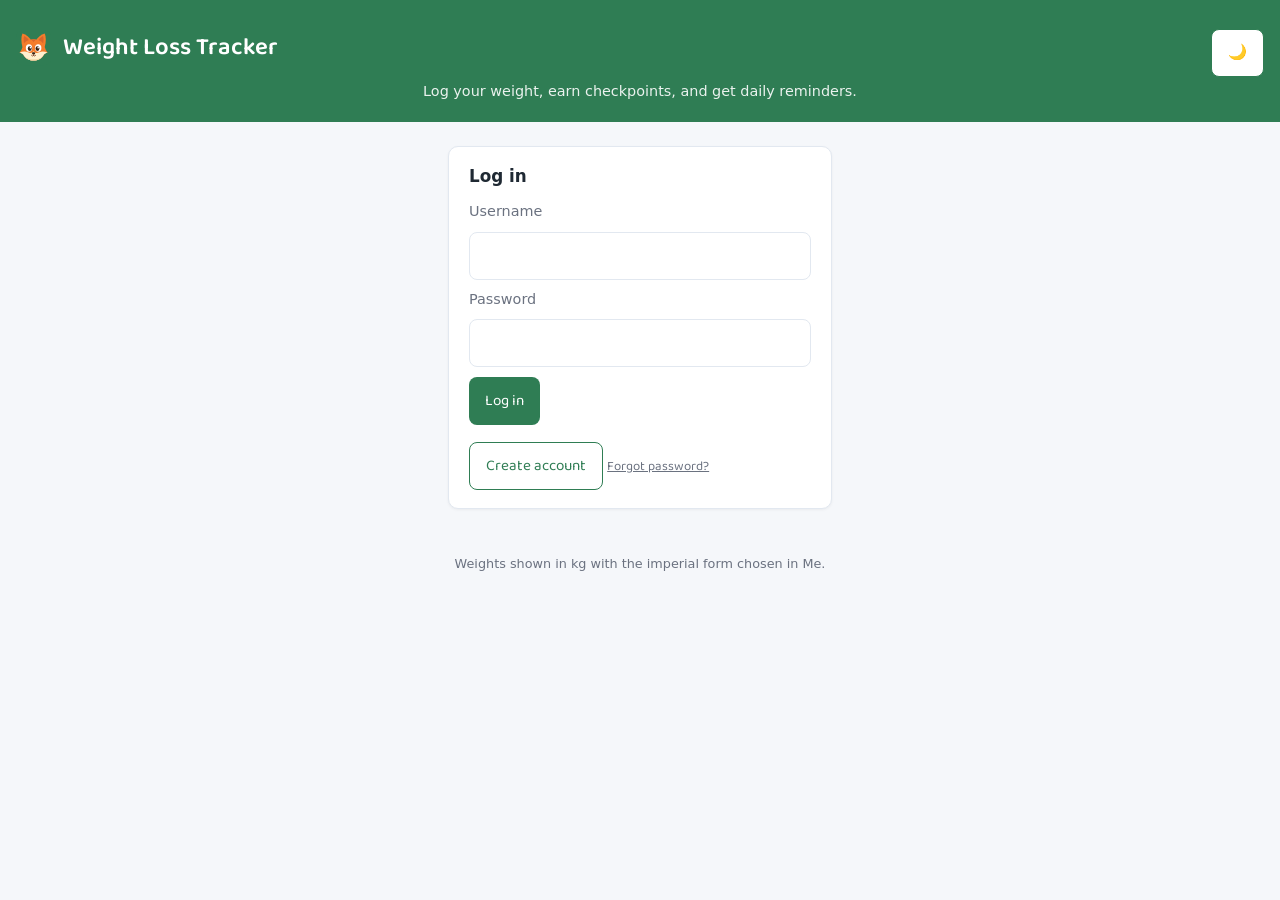
==== commit 29ac00ab: "Merge pull request #73 from EnigmaJazz/feat/r2a-05-duolingo-fox feat(ui): redraw fox mascot in flat " ====
--- a/static/index.html
+++ b/static/index.html
@@ -504,24 +504,39 @@
                    plants here. Rendered between ground and stage groups so the
                    fox/tree stay legible; aria-hidden (decorative). -->
               <g id="island-plants" class="island-plants" aria-hidden="true"></g>
-              <!-- Fox mascot (r2a-island-polish Unit 1): ONE shared definition;
-                   each stage group references it with its own transform/scale,
-                   so poses differ only by placement, never by duplicated
-                   geometry (spec R-R2A-1/R-R2A-2). Flat token fills, no hex. -->
+              <!-- Fox mascot: ONE shared head definition (header tile, PWA
+                   icon via static/icons/make_icons.py, which parses this
+                   symbol) plus a full-body island pose that reuses the head
+                   through <use>, so the face never exists twice (spec
+                   R-R2A-1/R-R2A-2). Duolingo-style flat shapes: no outline,
+                   depth from a darker fur shade; token fills only, no hex. -->
               <defs>
                 <symbol id="island-fox-symbol" viewBox="0 0 64 64">
-                  <path class="island-fox-body" d="M11 4 C13 5 15 9 16 15 C13 18 11 25 11 32 C11 42 18 52 27 54 C29 55 35 55 37 54 C46 52 53 42 53 32 C53 25 51 18 48 15 C49 9 51 5 53 4 C49 5 45 9 42 16 C39 21 36 23 32 23 C28 23 25 21 22 16 C19 9 15 5 11 4 Z"/>
-                  <path class="island-fox-ear-inner" d="M17 14 L13 7 L21 13 Z"/>
-                  <path class="island-fox-ear-inner" d="M47 14 L51 7 L43 13 Z"/>
-                  <path class="island-fox-muzzle" d="M32 38 C24 36 17 39 16 45 C15 51 22 54 32 54 C42 54 49 51 48 45 C47 39 40 36 32 38 Z"/>
-                  <path class="island-fox-brow" d="M20.5 28.5 Q24.5 27.5 28.5 28.5"/>
-                  <path class="island-fox-brow" d="M35.5 28.5 Q39.5 27.5 43.5 28.5"/>
-                  <ellipse class="island-fox-eye" cx="24.5" cy="34.5" rx="3.2" ry="4"/>
-                  <ellipse class="island-fox-eye" cx="39.5" cy="34.5" rx="3.2" ry="4"/>
-                  <circle class="island-fox-eye-gleam" cx="23.4" cy="33.2" r="1.35"/>
-                  <circle class="island-fox-eye-gleam" cx="38.6" cy="33.2" r="1.35"/>
-                  <ellipse class="island-fox-nose" cx="32" cy="40.5" rx="2.8" ry="2"/>
-                  <path class="island-fox-mouth" d="M32 43 V45.5 M32 45.5 Q28 47.5 26 45 M32 45.5 Q36 47.5 38 45"/>
+                  <path class="island-fox-fur" d="M11.76 31 C9.12 22.2 9.12 12.52 11.76 6.36 C17.92 8.12 24.96 13.4 28.48 20.44 Z"/>
+                  <path class="island-fox-fur" d="M52.24 31 C54.88 22.2 54.88 12.52 52.24 6.36 C46.08 8.12 39.04 13.4 35.52 20.44 Z"/>
+                  <path class="island-fox-shade" d="M14.84 25.72 C13.52 19.56 13.52 14.28 14.84 10.76 C18.8 12.52 22.32 16.04 24.52 20.44 Z"/>
+                  <path class="island-fox-shade" d="M49.16 25.72 C50.48 19.56 50.48 14.28 49.16 10.76 C45.2 12.52 41.68 16.04 39.48 20.44 Z"/>
+                  <path class="island-fox-fur" d="M32 16.92 C42.56 16.92 50.48 22.2 52.24 31 C53.12 34.52 54.88 38.04 57.52 41.56 C54 42.44 52.24 43.32 50.92 44.64 C46.96 52.12 39.92 55.64 32 55.64 C24.08 55.64 17.04 52.12 13.08 44.64 C11.76 43.32 10 42.44 6.48 41.56 C9.12 38.04 10.88 34.52 11.76 31 C13.52 22.2 21.44 16.92 32 16.92 Z"/>
+                  <path class="island-fox-shade" d="M27.6 17.45 C29.36 19.56 31.12 20.44 32 22.2 C32.88 20.44 34.64 19.56 36.4 17.45 C34.64 17.1 29.36 17.1 27.6 17.45 Z"/>
+                  <path class="island-fox-face" d="M6.48 41.56 C11.76 38.92 17.04 38.48 21.88 40.68 C25.84 42.44 29.36 42 32 38.48 C34.64 42 38.16 42.44 42.12 40.68 C46.96 38.48 52.24 38.92 57.52 41.56 C54 42.44 52.24 43.32 50.92 44.64 C46.96 52.12 39.92 55.64 32 55.64 C24.08 55.64 17.04 52.12 13.08 44.64 C11.76 43.32 10 42.44 6.48 41.56 Z"/>
+                  <path class="island-fox-face-shade" d="M16.16 49.48 C20.56 53.88 25.84 55.64 32 55.64 C38.16 55.64 43.44 53.88 47.84 49.48 C43.44 52.12 38.16 53.35 32 53.35 C25.84 53.35 20.56 52.12 16.16 49.48 Z"/>
+                  <ellipse class="island-fox-eye-white" cx="23.64" cy="32.76" rx="5.81" ry="6.69"/>
+                  <ellipse class="island-fox-eye-white" cx="40.36" cy="32.76" rx="5.81" ry="6.69"/>
+                  <ellipse class="island-fox-eye" cx="24.96" cy="33.82" rx="3.52" ry="4.31"/>
+                  <ellipse class="island-fox-eye" cx="39.04" cy="33.82" rx="3.52" ry="4.31"/>
+                  <circle class="island-fox-eye-white" cx="26.19" cy="32.06" r="1.41"/>
+                  <circle class="island-fox-eye-white" cx="40.27" cy="32.06" r="1.41"/>
+                  <path class="island-fox-eye" d="M29.01 41.74 C29.01 40.15 34.99 40.15 34.99 41.74 C34.99 43.32 33.41 44.73 32 44.73 C30.59 44.73 29.01 43.32 29.01 41.74 Z"/>
+                  <path class="island-fox-mouth" d="M32 44.73 V46.31 M28.13 46.14 Q30.06 48.6 32 46.31 Q33.94 48.6 35.87 46.14"/>
+                </symbol>
+                <symbol id="island-fox-full-symbol" viewBox="0 0 64 82">
+                  <path class="island-fox-fur" d="M37.28 74.12 C51.36 79.4 61.92 70.6 59.28 56.52 C57.52 47.72 51.36 43.32 45.2 45.08 C50.48 52.12 50.48 62.68 39.04 65.32 Z"/>
+                  <path class="island-fox-face" d="M59.28 56.52 C57.52 47.72 51.36 43.32 45.2 45.08 C47.84 48.6 49.6 52.12 50.13 56.52 C53.12 55.64 56.64 55.64 59.28 56.52 Z"/>
+                  <path class="island-fox-fur" d="M32 47.72 C22.32 47.72 17.04 56.52 17.04 66.2 C17.04 74.12 23.2 78.08 32 78.08 C40.8 78.08 46.96 74.12 46.96 66.2 C46.96 56.52 41.68 47.72 32 47.72 Z"/>
+                  <ellipse class="island-fox-face" cx="32" cy="67.08" rx="8.36" ry="9.24"/>
+                  <ellipse class="island-fox-shade" cx="24.52" cy="78.08" rx="5.72" ry="2.82"/>
+                  <ellipse class="island-fox-shade" cx="39.48" cy="78.08" rx="5.72" ry="2.82"/>
+                  <use href="#island-fox-symbol" width="64" height="64"/>
                 </symbol>
                 <!-- Plant artwork (r2a-island-polish Unit 2): 16 compact
                      botanical motifs matching the reference set, each a <g>
@@ -704,14 +719,14 @@
                 <rect class="island-stem" x="118.5" y="96" width="3" height="16" rx="1.5"/>
                 <path class="island-leaf" d="M120 96 C113 90 111 82 113 75 C119 80 120 88 120 96 Z"/>
                 <path class="island-leaf" d="M120 96 C127 90 129 82 127 75 C121 80 120 88 120 96 Z"/>
-                <use class="island-fox" href="#island-fox-symbol" width="64" height="64" transform="translate(78, 70) scale(0.45)"/>
+                <use class="island-fox" href="#island-fox-full-symbol" width="64" height="82" transform="translate(78.6, 66.5) scale(0.42)"/>
               </g>
               <g class="island-stage" data-stage="2" data-stage-name="sapling">
                 <rect class="island-trunk" x="118" y="84" width="4" height="30" rx="2"/>
                 <circle class="island-foliage" cx="113" cy="76" r="10"/>
                 <circle class="island-foliage" cx="127" cy="76" r="10"/>
                 <circle class="island-foliage" cx="120" cy="66" r="12"/>
-                <use class="island-fox" href="#island-fox-symbol" width="64" height="64" transform="translate(150, 66) scale(0.55)"/>
+                <use class="island-fox" href="#island-fox-full-symbol" width="64" height="82" transform="translate(152.6, 63.7) scale(0.48)"/>
               </g>
               <g class="island-stage" data-stage="3" data-stage-name="tree">
                 <rect class="island-trunk" x="118" y="78" width="4" height="36" rx="2"/>
@@ -719,7 +734,7 @@
                 <circle class="island-foliage" cx="130" cy="70" r="13"/>
                 <circle class="island-foliage" cx="120" cy="58" r="15"/>
                 <circle class="island-foliage-deep" cx="88" cy="106" r="7"/>
-                <use class="island-fox" href="#island-fox-symbol" width="64" height="64" transform="translate(150, 64) scale(0.6)"/>
+                <use class="island-fox" href="#island-fox-full-symbol" width="64" height="82" transform="translate(153.4, 60.8) scale(0.52)"/>
               </g>
               <g class="island-stage" data-stage="4" data-stage-name="lush">
                 <rect class="island-trunk" x="120" y="80" width="4" height="34" rx="2"/>
@@ -733,7 +748,7 @@
                 <circle class="island-foliage-deep" cx="158" cy="102" r="8"/>
                 <circle class="island-flower" cx="150" cy="114" r="3"/>
                 <circle class="island-flower" cx="76" cy="112" r="3"/>
-                <use class="island-fox" href="#island-fox-symbol" width="64" height="64" transform="translate(164, 66) scale(0.6)"/>
+                <use class="island-fox" href="#island-fox-full-symbol" width="64" height="82" transform="translate(166.4, 63.1) scale(0.52)"/>
               </g>
               <g class="island-stage" data-stage="5" data-stage-name="thriving">
                 <rect class="island-trunk" x="120" y="76" width="4" height="38" rx="2"/>
@@ -749,7 +764,7 @@
                 <circle class="island-flower" cx="150" cy="114" r="3"/>
                 <circle class="island-flower" cx="76" cy="112" r="3"/>
                 <circle class="island-flower" cx="184" cy="116" r="3"/>
-                <use class="island-fox" href="#island-fox-symbol" width="64" height="64" transform="translate(154, 62) scale(0.68)"/>
+                <use class="island-fox" href="#island-fox-full-symbol" width="64" height="82" transform="translate(157.9, 58.5) scale(0.56)"/>
               </g>
             </svg>
             <p class="island-stage-name" id="world-stage-name">Sprout Isle</p>
--- a/static/style.css
+++ b/static/style.css
@@ -38,8 +38,8 @@
   --space-4: 1rem;
   --space-5: 1.5rem;
   --fox: #f47c2c;          /* reference fox orange (R2A Unit 1) */
-  --fox-dark: #d8662c;      /* deeper inner-ear orange */
-  --fox-outline: #78371f;   /* warm-brown contour (new, R2A Unit 1) */
+  --fox-dark: #d8662c;      /* darker fur shade: inner ears, brow tuft, paws */
+  --fox-outline: #78371f;   /* warm-brown mouth line */
   --gold: #f5c518;
   --gold-deep: #d4a017;
   --font-display: 'Baloo 2', system-ui, -apple-system, 'Segoe UI', Roboto, sans-serif;
@@ -58,7 +58,9 @@
   --island-trunk: #a9743f;
   --island-flower: #f5c518;
   --island-sun: #fde68a;
-  --island-fox-face: #fff0cf;  /* cream muzzle / gleams */
+  --island-fox-face: #fff0cf;  /* cream cheeks / chin / belly */
+  --island-fox-face-shade: #f3d9a8; /* cream shade under the chin */
+  --island-fox-eye-white: #ffffff;  /* big cartoon eye whites + gleams */
   --island-fox-eye: #3a2214;    /* dark expressive eyes / nose */
    /* r2a-island-polish Unit 2: compact illustrated plant tokens (muted warm
     * palette, warm-brown rounded outlines). --island-plant-locked is the
@@ -145,6 +147,8 @@
   --island-flower: #fbd34a;
   --island-sun: #fcd34d;
   --island-fox-face: #fff4dc;  /* brightened cream for dark surfaces */
+  --island-fox-face-shade: #e9cf9d; /* chin shade on dark surfaces */
+  --island-fox-eye-white: #ffffff;  /* eye whites stay pure white */
   --island-fox-eye: #241509;    /* deeper eye/nose for dark surfaces */
    /* r2a-island-polish Unit 2: plant tokens in the dark palette (lightened for
     * contrast on dark surfaces); locked is a muted sage, lighter + grayer than
@@ -327,18 +331,15 @@
 .island-foliage-deep { fill: var(--island-foliage-deep); }
 .island-trunk { fill: var(--island-trunk); }
 .island-flower { fill: var(--island-flower); }
-/* Fox mascot (r2a-island-polish Unit 1): one <defs> symbol referenced in
- * every stage group; flat token fills, warm-brown contour with round joins. */
-.island-fox-body {
-  fill: var(--fox);
-  stroke: var(--fox-outline);
-  stroke-width: 2.5;
-  stroke-linejoin: round;
-  stroke-linecap: round;
-}
-.island-fox-ear-inner { fill: var(--fox-dark); }
-.island-fox-muzzle { fill: var(--island-fox-face); }
-.island-fox-brow,
+/* Fox mascot: one shared head symbol (plus the full-body island pose that
+ * reuses it). Duolingo-style flat fills with no contour; depth comes from
+ * the darker fur shade and the cream chin shade. */
+.island-fox-fur { fill: var(--fox); }
+.island-fox-shade { fill: var(--fox-dark); }
+.island-fox-face { fill: var(--island-fox-face); }
+.island-fox-face-shade { fill: var(--island-fox-face-shade); }
+.island-fox-eye-white { fill: var(--island-fox-eye-white); }
+.island-fox-eye { fill: var(--island-fox-eye); }
 .island-fox-mouth {
   fill: none;
   stroke: var(--fox-outline);
@@ -346,9 +347,6 @@
   stroke-linecap: round;
   stroke-linejoin: round;
 }
-.island-fox-eye,
-.island-fox-nose { fill: var(--island-fox-eye); }
-.island-fox-eye-gleam { fill: var(--island-fox-face); }
 
 /* r2a-island-polish Unit 2: plant artwork classes. Every ip-* rule consumes
  * plant tokens only — muted warm fills + warm-brown rounded outline; stroke
